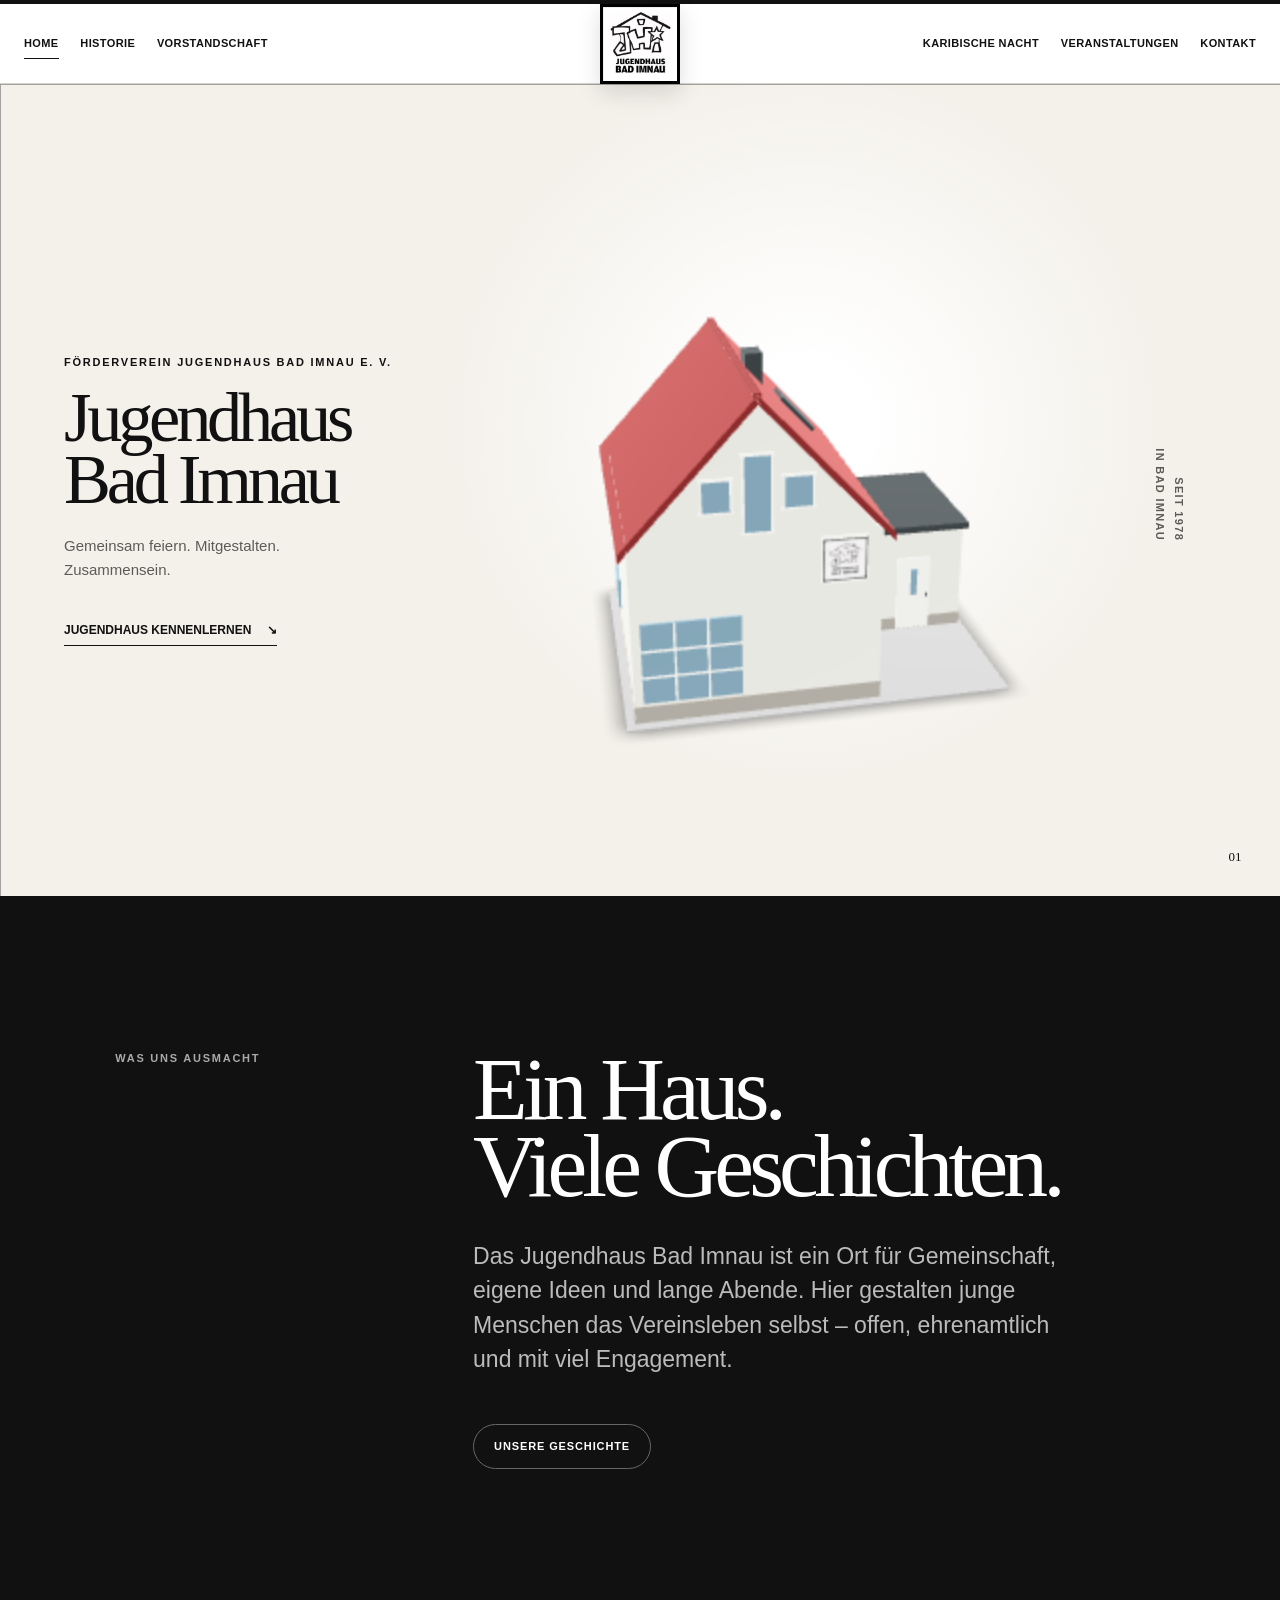
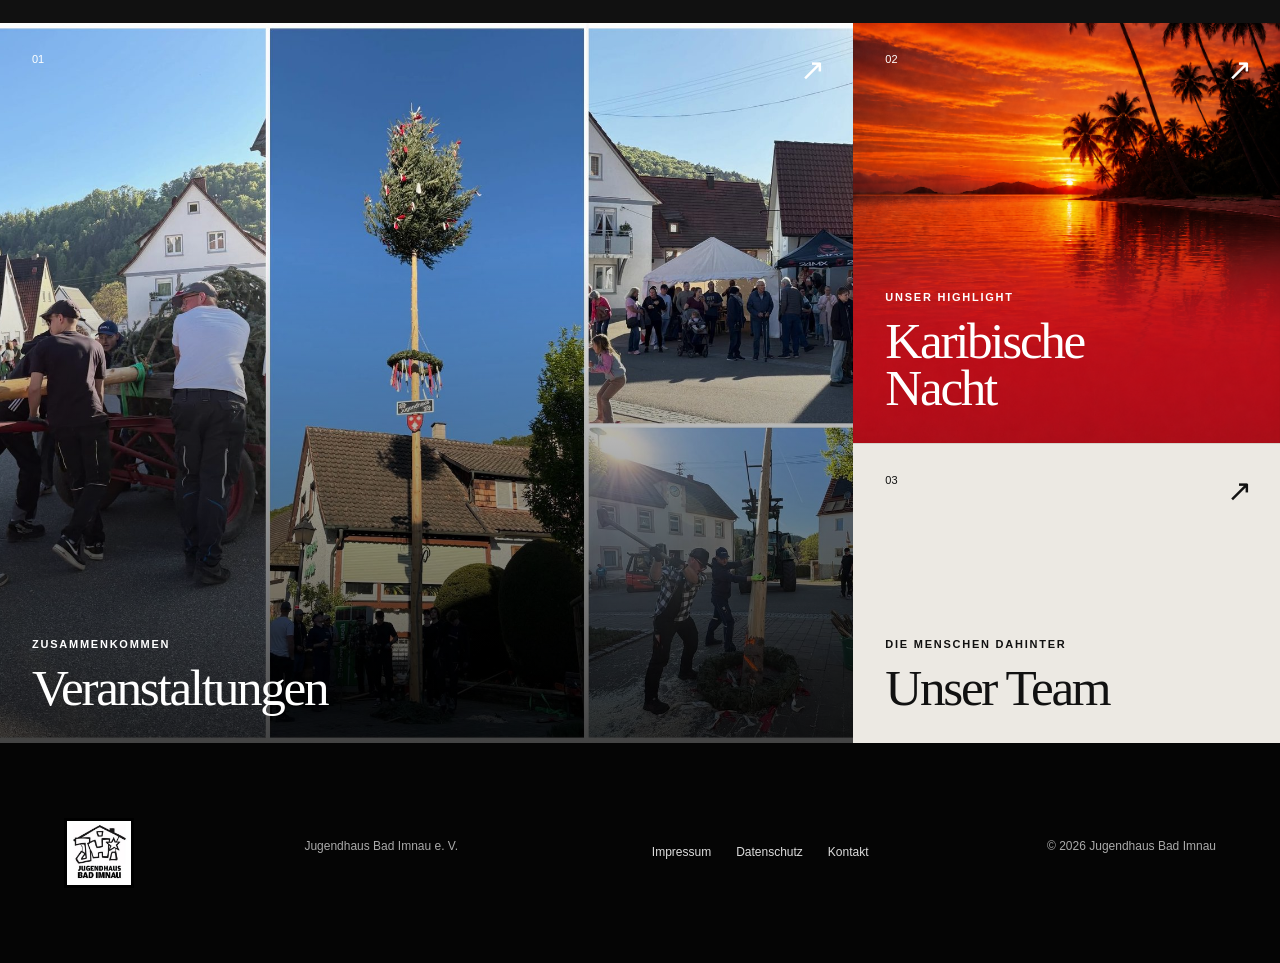
==== index.html @ 7677e124 "was auch immer das das bild lädt" ====
<!doctype html>
<html lang="de">
<head>
  <meta charset="utf-8">
  <meta name="viewport" content="width=device-width, initial-scale=1">
  <meta name="description" content="Jugendhaus Bad Imnau e. V. – Gemeinschaft, Veranstaltungen und Karibische Nacht.">
  <title>Jugendhaus Bad Imnau</title>
  <link rel="stylesheet" href="style.css?v=20260715-2">
  <link rel="icon" href="images/logo-white.png" type="image/png">
  <script type="module" src="model-viewer.min.js"></script>
</head>
<body class="home-v2">
  <a class="skip-link" href="#main">Zum Inhalt springen</a>
  <header class="v2-header">
    <nav class="v2-nav" aria-label="Hauptnavigation">
      <div class="v2-nav-side v2-nav-left">
        <a class="active" href="index.html">Home</a>
        <a href="historie.html">Historie</a>
        <a href="vorstandschaft.html">Vorstandschaft</a>
      </div>

      <a class="v2-brand" href="index.html" aria-label="Jugendhaus Bad Imnau – Startseite">
        <img src="images/logo-white.png" alt="Jugendhaus Bad Imnau">
      </a>

      <div class="v2-nav-side v2-nav-right">
        <a href="karibische-nacht.html">Karibische Nacht</a>
        <a href="veranstaltungen.html">Veranstaltungen</a>
        <a href="kontakt.html">Kontakt</a>
      </div>

      <button class="v2-menu-button" type="button" aria-expanded="false" aria-controls="v2-mobile-menu">
        <span></span><span></span><span></span><span class="sr-only">Menü öffnen</span>
      </button>
      <div class="v2-mobile-menu" id="v2-mobile-menu">
        <a href="index.html">Home</a><a href="historie.html">Historie</a>
        <a href="vorstandschaft.html">Vorstandschaft</a><a href="karibische-nacht.html">Karibische Nacht</a>
        <a href="veranstaltungen.html">Veranstaltungen</a><a href="kontakt.html">Kontakt</a>
      </div>
    </nav>
  </header>

  <main id="main">
    <section class="house-hero" aria-labelledby="hero-title">
      <div class="hero-intro">
        <p class="hero-kicker">Förderverein Jugendhaus Bad Imnau e. V.</p>
        <h1 id="hero-title">Jugendhaus<br>Bad Imnau</h1>
        <p>Gemeinsam feiern. Mitgestalten. Zusammensein.</p>
        <a class="v2-text-link" href="#kennenlernen">Jugendhaus kennenlernen <span>↘</span></a>
      </div>

      <div class="model-stage">
        <model-viewer
          src="models/model_jhi.glb"
          data-fallback-src="models/default3d.glb"
          alt="Drehbares 3D-Modell des Jugendhauses"
          camera-controls
          auto-rotate
          auto-rotate-delay="800"
          rotation-per-second="18deg"
          camera-orbit="35deg 68deg 105%"
          shadow-intensity="1.2"
          shadow-softness="0.9"
          exposure="1.05"
          interaction-prompt="none"
          disable-pan
          touch-action="pan-y">
        </model-viewer>
      </div>

      <p class="hero-side-note">Seit 1978<br>in Bad Imnau</p>
      <span class="hero-number" aria-hidden="true">01</span>
    </section>

    <section class="v2-intro" id="kennenlernen">
      <p class="v2-label">Was uns ausmacht</p>
      <div>
        <h2>Ein Haus.<br>Viele Geschichten.</h2>
        <p>Das Jugendhaus Bad Imnau ist ein Ort für Gemeinschaft, eigene Ideen und lange Abende. Hier gestalten junge Menschen das Vereinsleben selbst – offen, ehrenamtlich und mit viel Engagement.</p>
        <a class="v2-pill" href="historie.html">Unsere Geschichte</a>
      </div>
    </section>

    <section class="v2-feature-grid">
      <a class="v2-feature v2-feature-photo" href="veranstaltungen.html">
        <img src="images/maibaumstellen.jpg" alt="Gemeinsame Veranstaltung des Jugendhauses">
        <span class="feature-index">01</span>
        <div><p>Zusammenkommen</p><h2>Veranstaltungen</h2></div>
        <span class="feature-arrow">↗</span>
      </a>
      <a class="v2-feature v2-feature-red" href="karibische-nacht.html">
        <span class="feature-index">02</span>
        <div><p>Unser Highlight</p><h2>Karibische<br>Nacht</h2></div>
        <span class="feature-arrow">↗</span>
      </a>
      <a class="v2-feature v2-feature-light" href="vorstandschaft.html">
        <span class="feature-index">03</span>
        <div><p>Die Menschen dahinter</p><h2>Unser Team</h2></div>
        <span class="feature-arrow">↗</span>
      </a>
    </section>
  </main>

  <footer class="v2-footer">
    <img src="images/logo-weiss.png" alt="Jugendhaus Bad Imnau">
    <p>Jugendhaus Bad Imnau e. V.</p>
    <nav aria-label="Rechtliches"><a href="impressum.html">Impressum</a><a href="datenschutz.html">Datenschutz</a><a href="kontakt.html">Kontakt</a></nav>
    <p>© 2026 Jugendhaus Bad Imnau</p>
  </footer>
  <script src="script.js" defer></script>
</body>
</html>
---- style.css ----
:root {
  color-scheme: light dark;
  --color-bg: #fff6df;
  --color-surface: #ffffff;
  --color-surface-soft: #ffe8b5;
  --color-text: #2a1114;
  --color-muted: #6c4a37;
  --color-primary: #d90429;
  --color-primary-dark: #8f1020;
  --color-accent: #ffbd18;
  --color-sunset: #f35b04;
  --color-sea: #0b6f8f;
  --color-border: rgba(143, 16, 32, 0.16);
  --shadow-soft: 0 18px 50px rgba(143, 16, 32, 0.18);
  --shadow-card: 0 12px 30px rgba(143, 16, 32, 0.12);
  --radius-sm: 8px;
  --radius-md: 18px;
  --radius-lg: 28px;
  --container: 1200px;
  --header-height: 82px;
  --font-base: system-ui, -apple-system, BlinkMacSystemFont, "Segoe UI", sans-serif;
  --step-xs: 0.82rem;
  --step-sm: 0.95rem;
  --step-base: 1rem;
  --step-md: 1.18rem;
  --step-lg: 1.55rem;
  --step-xl: 2.45rem;
  --step-xxl: 4.2rem;
}

/* --- Startseite Version 2 ------------------------------------------------ */
.home-v2 { --ink:#111; --paper:#f4f1eb; --red:#d52b22; background:var(--paper); color:var(--ink); font-family:Arial,Helvetica,sans-serif; }
.home-v2 .skip-link { background:#111; }
.v2-header { position:relative; z-index:50; height:84px; border-top:4px solid #111; border-bottom:1px solid #d6d2ca; background:#fff; }
.v2-nav { position:relative; width:min(100% - 48px,1560px); height:100%; margin:auto; display:grid; grid-template-columns:minmax(0,1fr) 250px minmax(0,1fr); align-items:center; gap:28px; }
.v2-nav-side { display:flex; align-items:center; gap:clamp(14px,1.7vw,30px); }
.v2-nav-left { grid-column:1; justify-content:flex-start; }
.v2-nav-right { grid-column:3; justify-content:flex-end; }
.v2-nav a { color:#111; font-size:11px; font-weight:700; letter-spacing:.035em; text-transform:uppercase; white-space:nowrap; }
.v2-nav-side a { position:relative; padding-block:12px; }
.v2-nav-side a::after { content:""; position:absolute; left:0; right:100%; bottom:5px; height:1px; background:#111; transition:right .25s ease; }
.v2-nav-side a:hover::after,.v2-nav-side a.active::after { right:0; }
.v2-brand { justify-self:center; position:absolute; top:0; left:50%; width:80px; height:80px; padding:0; border-radius:0; background:#fff; transform:translateX(-50%); box-shadow:0 8px 22px #0002; }
.v2-brand img { width:100%; height:100%; object-fit:cover; }
.v2-menu-button,.v2-mobile-menu { display:none; }
.house-hero { position:relative; min-height:calc(100svh - 88px); overflow:hidden; display:grid; grid-template-columns:34% 1fr 12%; align-items:center; padding:55px clamp(24px,5vw,80px) 35px; background:radial-gradient(circle at 63% 42%,#fff 0 7%,transparent 38%),var(--paper); }
.house-hero::before { content:""; position:absolute; inset:0; opacity:.35; pointer-events:none; background-image:linear-gradient(#111 1px,transparent 1px),linear-gradient(90deg,#111 1px,transparent 1px); background-size:100% 100%,100% 100%; }
.hero-intro { position:relative; z-index:3; align-self:center; }
.hero-kicker,.v2-label,.v2-feature p { margin:0 0 16px; font-size:11px; font-weight:800; letter-spacing:.16em; text-transform:uppercase; }
.hero-intro h1 { margin:0 0 24px; font-family:Georgia,"Times New Roman",serif; font-size:clamp(52px,5.5vw,92px); font-weight:400; line-height:.87; letter-spacing:-.06em; }
.hero-intro>p:not(.hero-kicker) { max-width:270px; color:#5e5b56; font-size:15px; }
.v2-text-link { display:inline-flex; gap:16px; align-items:center; margin-top:24px; padding-bottom:5px; border-bottom:1px solid #111; color:#111; font-size:12px; font-weight:800; text-transform:uppercase; }
.model-stage { position:relative; z-index:2; height:min(62vw,650px); min-height:420px; margin-left:4vw; cursor:grab; touch-action:none; }
.model-stage:active { cursor:grabbing; }
.model-stage model-viewer { position:absolute; inset:0; width:100%; height:100%; background:transparent; --poster-color:transparent; }
.model-error { padding:1rem; color:#6c4a37; font-size:13px; }
.model-shadow { position:absolute; left:17%; right:12%; bottom:13%; height:7%; border-radius:50%; background:#392a1d33; filter:blur(14px); transform:rotate(-2deg); pointer-events:none; }
.drag-hint { position:absolute; left:50%; bottom:3%; transform:translateX(-50%); margin:0; padding:8px 12px; border:1px solid #b8b3aa; border-radius:99px; background:#f4f1ebcc; font-size:10px; font-weight:800; letter-spacing:.09em; text-transform:uppercase; white-space:nowrap; }
.drag-hint span { margin-right:7px; font-size:15px; }
.hero-side-note { justify-self:end; color:#5e5b56; font-size:11px; font-weight:700; letter-spacing:.12em; line-height:1.7; text-align:right; text-transform:uppercase; transform:rotate(90deg); }
.hero-number { position:absolute; right:3vw; bottom:28px; font-family:Georgia,serif; font-size:13px; }
.v2-intro { display:grid; grid-template-columns:28% 1fr; gap:5vw; padding:clamp(80px,12vw,180px) clamp(24px,9vw,150px); background:#111; color:#fff; }
.v2-label { color:#aaa; }
.v2-intro>div { max-width:850px; }
.v2-intro h2 { margin:0 0 35px; font-family:Georgia,serif; font-size:clamp(54px,7vw,110px); font-weight:400; letter-spacing:-.055em; line-height:.86; }
.v2-intro>div>p { max-width:620px; color:#bbb; font-size:clamp(17px,2vw,23px); line-height:1.5; }
.v2-pill { display:inline-block; margin-top:24px; padding:13px 20px; border:1px solid #666; border-radius:99px; color:#fff; font-size:11px; font-weight:800; letter-spacing:.08em; text-transform:uppercase; }
.v2-feature-grid { display:grid; grid-template-columns:2fr 1fr; grid-template-rows:420px 300px; background:#fff; }
.v2-feature { position:relative; overflow:hidden; display:flex; align-items:flex-end; padding:32px; color:#111; }
.v2-feature-photo { grid-row:span 2; color:#fff; }
.v2-feature-photo::after { content:""; position:absolute; inset:0; background:linear-gradient(transparent 30%,#000b); }
.v2-feature-photo img { position:absolute; inset:0; width:100%; height:100%; object-fit:cover; transition:transform .7s ease; }
.v2-feature:hover img { transform:scale(1.035); }
.v2-feature-red { background:var(--red); color:#fff; }
.v2-feature-red::before { content:""; position:absolute; inset:0; background:url("images/karibische-nacht-card.png?v=20260715-2") center 48%/cover no-repeat; transition:transform .7s ease; }
.v2-feature-red:hover::before { transform:scale(1.035); }
.v2-feature-light { border-top:1px solid #d6d2ca; background:#ece9e3; }
.v2-feature div,.feature-index,.feature-arrow { position:relative; z-index:2; }
.v2-feature h2 { margin:0; font-family:Georgia,serif; font-size:clamp(38px,4vw,68px); font-weight:400; line-height:.92; letter-spacing:-.045em; }
.v2-feature p { margin-bottom:10px; }
.feature-index { position:absolute; top:28px; left:32px; font-size:11px; }
.feature-arrow { position:absolute; top:23px; right:28px; font-size:30px; transition:transform .25s ease; }
.v2-feature:hover .feature-arrow { transform:translate(4px,-4px); }
.v2-footer { min-height:220px; display:grid; grid-template-columns:1fr 1fr 2fr 1fr; align-items:center; gap:25px; padding:45px clamp(24px,5vw,80px); background:#050505; color:#aaa; font-size:12px; }
.v2-footer img { width:70px; }
.v2-footer nav { display:flex; justify-content:center; gap:25px; }
.v2-footer a { color:#ddd; }
.v2-footer>p:last-child { text-align:right; }
@media(max-width:1180px){.v2-nav-side{display:none}.v2-nav{grid-template-columns:1fr 100px}.v2-brand{left:0;transform:none}.v2-menu-button{display:block;justify-self:end;width:44px;height:44px;border:0;background:none}.v2-menu-button span:not(.sr-only){display:block;width:24px;height:1px;margin:6px auto;background:#111}.v2-mobile-menu{position:absolute;top:83px;left:-14px;right:-14px;padding:24px;background:#fff;border-bottom:1px solid #ccc;box-shadow:0 12px 30px #0002}.v2-mobile-menu.is-open{display:grid;grid-template-columns:1fr 1fr;gap:20px}.house-hero{grid-template-columns:35% 1fr}.hero-side-note{display:none}.v2-footer{grid-template-columns:auto 1fr 2fr}.v2-footer>p:last-child{display:none}}
@media(max-width:720px){.v2-header{height:72px}.v2-brand{top:0;width:68px;height:68px}.v2-mobile-menu{top:71px}.house-hero{min-height:calc(100svh - 72px);display:flex;flex-direction:column;align-items:stretch;padding:60px 20px 20px}.hero-intro{z-index:4}.hero-intro h1{font-size:clamp(50px,16vw,78px)}.hero-intro>p:not(.hero-kicker){display:none}.v2-text-link{margin-top:12px}.model-stage{height:48vh;min-height:330px;margin-top:-30px}.hero-number{display:none}.v2-intro{grid-template-columns:1fr;padding:90px 24px}.v2-intro h2{font-size:clamp(50px,15vw,76px)}.v2-feature-grid{grid-template-columns:1fr;grid-template-rows:480px 330px 300px}.v2-feature-photo{grid-row:auto}.v2-footer{grid-template-columns:auto 1fr;padding:40px 24px}.v2-footer nav{grid-column:1/-1;justify-content:flex-start;flex-wrap:wrap}}

@media (prefers-color-scheme: dark) {
  :root {
    --color-bg: #17080b;
    --color-surface: #241014;
    --color-surface-soft: #3a1219;
    --color-text: #fff3cf;
    --color-muted: #f0cfa5;
    --color-primary: #ff304f;
    --color-primary-dark: #ffbd18;
    --color-accent: #ffd21f;
    --color-sunset: #ff6b1a;
    --color-sea: #1a9bb8;
    --color-border: rgba(255, 210, 31, 0.18);
    --shadow-soft: 0 18px 50px rgba(0, 0, 0, 0.3);
    --shadow-card: 0 12px 30px rgba(0, 0, 0, 0.22);
  }
}

* {
  box-sizing: border-box;
}

html {
  scroll-behavior: smooth;
}

body {
  margin: 0;
  font-family: var(--font-base);
  color: var(--color-text);
  background: var(--color-bg);
  line-height: 1.6;
}

img {
  display: block;
  max-width: 100%;
}

a {
  color: inherit;
  text-decoration: none;
}

a:hover {
  color: var(--color-primary);
}

h1,
h2,
h3,
p {
  margin-top: 0;
}

h1 {
  font-size: clamp(2.5rem, 8vw, var(--step-xxl));
  line-height: 1.03;
  margin-bottom: 1rem;
}

h2 {
  font-size: clamp(1.85rem, 4vw, var(--step-xl));
  line-height: 1.12;
}

h3 {
  font-size: var(--step-lg);
}

.container {
  width: min(100% - 2rem, var(--container));
  margin-inline: auto;
}

.skip-link {
  position: fixed;
  left: 1rem;
  top: 1rem;
  z-index: 1000;
  transform: translateY(-150%);
  padding: 0.7rem 1rem;
  border-radius: var(--radius-sm);
  background: var(--color-primary);
  color: #fff;
  transition: transform 180ms ease;
}

.skip-link:focus {
  transform: translateY(0);
}

.sr-only {
  position: absolute;
  width: 1px;
  height: 1px;
  overflow: hidden;
  clip: rect(0, 0, 0, 0);
  white-space: nowrap;
}

.site-header {
  position: sticky;
  top: 0;
  z-index: 100;
  border-bottom: 1px solid var(--color-border);
  background: color-mix(in srgb, var(--color-bg) 88%, transparent);
  backdrop-filter: blur(18px);
}

.navbar {
  min-height: var(--header-height);
  display: flex;
  align-items: center;
  justify-content: space-between;
  gap: 1.5rem;
}

.brand img {
  width: 96px;
  height: auto;
}

.nav-menu {
  display: flex;
  align-items: center;
  gap: 0.35rem;
  margin: 0;
  padding: 0;
  list-style: none;
}

.nav-menu a {
  display: block;
  padding: 0.65rem 0.85rem;
  border-radius: 999px;
  color: var(--color-muted);
  font-size: var(--step-sm);
  font-weight: 700;
  transition: color 180ms ease, background 180ms ease, transform 180ms ease;
}

.nav-menu a:hover,
.nav-menu a.is-active {
  color: var(--color-primary-dark);
  background: color-mix(in srgb, var(--color-primary) 13%, transparent);
  transform: translateY(-1px);
}

.nav-toggle {
  display: none;
  width: 46px;
  height: 46px;
  border: 1px solid var(--color-border);
  border-radius: 50%;
  background: var(--color-surface);
  cursor: pointer;
}

.nav-toggle span:not(.sr-only) {
  display: block;
  width: 20px;
  height: 2px;
  margin: 5px auto;
  border-radius: 999px;
  background: var(--color-text);
  transition: transform 180ms ease, opacity 180ms ease;
}

.nav-toggle.is-open span:nth-child(1) {
  transform: translateY(7px) rotate(45deg);
}

.nav-toggle.is-open span:nth-child(2) {
  opacity: 0;
}

.nav-toggle.is-open span:nth-child(3) {
  transform: translateY(-7px) rotate(-45deg);
}

.hero,
.page-hero {
  position: relative;
  display: grid;
  align-items: center;
  min-height: calc(100svh - var(--header-height));
  overflow: hidden;
}

.hero {
  color: #fff;
  background: #26070d;
}

.hero-home {
  background-image:
    linear-gradient(120deg, rgba(38, 7, 13, 0.72), rgba(38, 7, 13, 0.34) 58%, rgba(38, 7, 13, 0.12)),
    url("images/jugenhaus-haus.jpg");
  background-position: center;
  background-size: cover;
}

.hero-home .hero-content {
  max-width: 1080px;
}

.hero-home h1 {
  font-size: clamp(2.7rem, 5.3vw, 4rem);
}

.hero-caribbean {
  min-height: calc(100svh - var(--header-height));
  background:
    radial-gradient(circle at 18% 22%, rgba(255, 210, 31, 0.62), transparent 24rem),
    linear-gradient(135deg, rgba(10, 74, 98, 0.9), rgba(217, 4, 41, 0.8) 46%, rgba(243, 91, 4, 0.76)),
    url("images/karibischenacht2022.webp");
  background-position: center;
  background-size: cover;
}

.hero-content {
  position: relative;
  z-index: 1;
  max-width: 880px;
  padding-block: 6rem;
}

.hero-subtitle {
  max-width: 720px;
  font-size: clamp(1.15rem, 2.5vw, 1.5rem);
  color: rgba(255, 255, 255, 0.9);
}

.hero-nickname {
  display: inline-flex;
  width: fit-content;
  margin-bottom: 1.15rem;
  padding: 0.45rem 0.9rem;
  border: 1px solid rgba(255, 255, 255, 0.36);
  border-radius: 999px;
  background: rgba(255, 255, 255, 0.14);
  color: #fff;
  font-size: var(--step-sm);
  font-weight: 900;
  white-space: nowrap;
  backdrop-filter: blur(10px);
}

.event-location {
  display: inline-flex;
  width: fit-content;
  margin: 0.2rem 0 0.6rem;
  padding: 0.45rem 0.9rem;
  border-radius: 999px;
  background: rgba(255, 210, 31, 0.18);
  color: var(--color-accent);
  font-weight: 900;
  white-space: nowrap;
}

.hero-actions,
.social-row {
  display: flex;
  flex-wrap: wrap;
  gap: 0.9rem;
  margin-top: 2rem;
}

.page-hero {
  min-height: 380px;
  padding-block: 5rem;
  background:
    linear-gradient(135deg, color-mix(in srgb, var(--color-primary) 16%, transparent), transparent),
    var(--color-surface-soft);
}

.page-hero p {
  max-width: 780px;
  color: var(--color-muted);
  font-size: var(--step-md);
}

.eyebrow {
  margin-bottom: 0.6rem;
  color: var(--color-accent);
  font-size: var(--step-xs);
  font-weight: 900;
  letter-spacing: 0.12em;
  text-transform: uppercase;
}

.button {
  display: inline-flex;
  align-items: center;
  justify-content: center;
  min-height: 48px;
  padding: 0.8rem 1.2rem;
  border-radius: 999px;
  border: 1px solid transparent;
  font-weight: 800;
  box-shadow: 0 10px 24px rgba(0, 0, 0, 0.12);
  transition: transform 180ms ease, box-shadow 180ms ease, background 180ms ease;
}

.button:hover {
  transform: translateY(-2px);
  box-shadow: 0 16px 34px rgba(0, 0, 0, 0.18);
}

.button-primary {
  background: linear-gradient(135deg, var(--color-primary), var(--color-primary-dark));
  color: #fff;
}

.button-secondary {
  background: linear-gradient(135deg, var(--color-accent), var(--color-sunset));
  color: #25180a;
}

.button-ghost {
  border-color: rgba(255, 255, 255, 0.55);
  color: #fff;
  background: rgba(255, 255, 255, 0.12);
}

.button-caribbean {
  background: linear-gradient(135deg, var(--color-accent), var(--color-sunset));
  color: #2a1114;
}

.section {
  padding-block: clamp(4rem, 9vw, 7rem);
}

.section-muted {
  background: var(--color-surface-soft);
}

.two-column {
  display: grid;
  grid-template-columns: minmax(0, 0.9fr) minmax(0, 1.1fr);
  gap: clamp(2rem, 6vw, 5rem);
  align-items: start;
}

.text-block {
  color: var(--color-muted);
  font-size: var(--step-md);
}

.card-grid {
  display: grid;
  gap: 1.2rem;
}

.two-columns {
  grid-template-columns: repeat(2, minmax(0, 1fr));
}

.three-columns {
  grid-template-columns: repeat(3, minmax(0, 1fr));
}

.four-columns {
  grid-template-columns: repeat(4, minmax(0, 1fr));
}

.info-card,
.contact-card,
.event-card,
.address-box {
  border: 1px solid var(--color-border);
  border-radius: var(--radius-md);
  background: var(--color-surface);
  box-shadow: var(--shadow-card);
}

.info-card,
.contact-card,
.address-box {
  padding: clamp(1.35rem, 3vw, 2rem);
}

.info-card {
  transition: transform 180ms ease, box-shadow 180ms ease;
}

.info-card:hover {
  transform: translateY(-5px);
  box-shadow: var(--shadow-soft);
}

.card-icon {
  display: grid;
  place-items: center;
  width: 52px;
  height: 52px;
  margin-bottom: 1.1rem;
  border-radius: 50%;
  color: var(--color-primary-dark);
  background: color-mix(in srgb, var(--color-primary) 15%, transparent);
  font-size: 1.4rem;
  font-weight: 900;
}

.wide-image {
  width: 100%;
  max-height: 560px;
  border-radius: var(--radius-lg);
  object-fit: cover;
  box-shadow: var(--shadow-soft);
}

.board-photo {
  position: relative;
  margin: 0 0 2rem;
}

.board-photo .wide-image {
  margin: 0;
}

.board-grid h2 {
  font-size: 1.25rem;
}

.history-intro {
  max-width: 820px;
  margin-bottom: clamp(2.5rem, 6vw, 4.5rem);
}

.history-intro p:last-child {
  color: var(--color-muted);
  font-size: var(--step-md);
}

.timeline {
  position: relative;
  display: grid;
  gap: clamp(2rem, 6vw, 4rem);
}

.timeline::before {
  content: "";
  position: absolute;
  left: 50%;
  top: 0;
  bottom: 0;
  width: 3px;
  border-radius: 999px;
  background: linear-gradient(var(--color-accent), var(--color-primary), var(--color-sunset));
  transform: translateX(-50%);
}

.timeline-item {
  position: relative;
  display: grid;
  grid-template-columns: minmax(0, 1fr) 92px minmax(0, 1fr);
  align-items: center;
  gap: clamp(1rem, 3vw, 2rem);
}

.timeline-item:nth-child(odd) .timeline-card {
  grid-column: 1;
}

.timeline-item:nth-child(even) .timeline-card {
  grid-column: 3;
}

.timeline-year {
  position: relative;
  z-index: 2;
  grid-column: 2;
  display: grid;
  place-items: center;
  width: 82px;
  height: 82px;
  justify-self: center;
  border: 4px solid var(--color-bg);
  border-radius: 50%;
  background: linear-gradient(135deg, var(--color-primary), var(--color-sunset));
  color: #fff;
  font-size: 1rem;
  font-weight: 950;
  text-align: center;
  box-shadow: 0 18px 36px rgba(143, 16, 32, 0.28);
}

.timeline-card {
  overflow: hidden;
  border: 1px solid var(--color-border);
  border-radius: var(--radius-lg);
  background: var(--color-surface);
  box-shadow: var(--shadow-card);
  transition: transform 220ms ease, box-shadow 220ms ease, border-color 220ms ease;
}

.timeline-card:hover {
  transform: translateY(-6px);
  border-color: color-mix(in srgb, var(--color-accent) 55%, var(--color-border));
  box-shadow: var(--shadow-soft);
}

.timeline-card img,
.image-placeholder {
  width: 100%;
  height: clamp(230px, 28vw, 360px);
  object-fit: cover;
  background: linear-gradient(135deg, #8f1020, #f35b04 52%, #ffbd18);
}

.image-placeholder {
  display: grid;
  place-items: center;
  color: #fff7d6;
  font-size: clamp(1.5rem, 4vw, 2.4rem);
  font-weight: 950;
  letter-spacing: 0.04em;
  text-transform: uppercase;
}

.image-placeholder span {
  padding: 0.8rem 1.2rem;
  border: 1px solid rgba(255, 255, 255, 0.42);
  border-radius: 999px;
  background: rgba(38, 7, 13, 0.34);
  backdrop-filter: blur(8px);
}

.timeline-content {
  padding: clamp(1.35rem, 3vw, 2rem);
}

.timeline-content h2 {
  margin-bottom: 0.8rem;
  font-size: clamp(1.55rem, 3vw, 2.15rem);
}

.timeline-content p:last-child {
  margin-bottom: 0;
  color: var(--color-muted);
}

.event-card img {
  width: 100%;
  height: 170px;
  border-radius: var(--radius-sm);
  object-fit: cover;
  background: linear-gradient(135deg, var(--color-surface-soft), color-mix(in srgb, var(--color-sunset) 28%, transparent));
}

.event-list {
  display: grid;
  grid-template-columns: repeat(2, minmax(0, 1fr));
  gap: 1.5rem;
}

.event-card {
  overflow: hidden;
}

.event-card img {
  height: 310px;
  border-radius: 0;
}

.event-content {
  padding: clamp(1.4rem, 3vw, 2rem);
}

.contact-card a {
  color: var(--color-primary-dark);
  font-weight: 800;
  overflow-wrap: anywhere;
}

.social-button {
  gap: 0.6rem;
}

.social-logo {
  width: 1.35rem;
  height: 1.35rem;
  flex: 0 0 auto;
  object-fit: contain;
}

.address-box,
.legal-box {
  margin-top: 2rem;
  font-style: normal;
}

.address-box span:last-child {
  display: inline-block;
  margin-top: 0.25rem;
  color: var(--color-accent);
  font-size: clamp(1.3rem, 4vw, 2.1rem);
  font-weight: 900;
  line-height: 1.2;
}

.legal-grid {
  display: grid;
  grid-template-columns: repeat(2, minmax(0, 1fr));
  gap: 1.2rem;
}

.legal-box {
  padding: 1.4rem;
  border: 1px solid var(--color-border);
  border-radius: var(--radius-md);
  background: var(--color-surface);
}

.legal-box h2 {
  font-size: 1.35rem;
}

.simple-hero {
  min-height: 280px;
}

.legal-content {
  max-width: 820px;
  padding: clamp(1.4rem, 4vw, 2.4rem);
  border: 1px solid var(--color-border);
  border-radius: var(--radius-md);
  background: var(--color-surface);
  box-shadow: var(--shadow-card);
}

.legal-content h2 {
  margin: 2rem 0 0.65rem;
  font-size: clamp(1.25rem, 3vw, 1.65rem);
}

.legal-content h2:first-child {
  margin-top: 0;
}

.legal-content a {
  color: var(--color-primary-dark);
  font-weight: 800;
  overflow-wrap: anywhere;
}

.legal-content ul {
  margin: 0 0 1rem;
  padding-left: 1.2rem;
}

.legal-content li {
  margin-bottom: 0.35rem;
}

.countdown {
  display: grid;
  grid-template-columns: repeat(4, minmax(0, 1fr));
  gap: 1rem;
  margin: 2rem 0;
}

.countdown div {
  padding: clamp(1rem, 3vw, 1.5rem);
  border: 1px solid rgba(255, 255, 255, 0.36);
  border-radius: var(--radius-md);
  background: rgba(255, 255, 255, 0.17);
  backdrop-filter: blur(12px);
}

.countdown strong {
  display: block;
  font-size: clamp(2rem, 6vw, 3.8rem);
  line-height: 1;
}

.countdown span {
  display: block;
  margin-top: 0.4rem;
  font-weight: 800;
}

.site-footer {
  padding-block: 3rem 1.2rem;
  color: #fff3cf;
  background: linear-gradient(135deg, #26070d, #8f1020 62%, #b10f24);
}

.footer-grid {
  display: grid;
  grid-template-columns: 1fr 1.4fr 0.8fr;
  gap: 2rem;
}

.footer-logo {
  width: 94px;
  margin-bottom: 1rem;
}

.site-footer nav,
.footer-links {
  display: flex;
  flex-wrap: wrap;
  gap: 0.75rem 1rem;
}

.site-footer a {
  color: rgba(255, 243, 207, 0.84);
}

.site-footer a:hover {
  color: var(--color-accent);
}

.copyright {
  width: min(100% - 2rem, var(--container));
  margin: 2rem auto 0;
  padding-top: 1rem;
  border-top: 1px solid rgba(255, 255, 255, 0.16);
  color: rgba(237, 246, 236, 0.72);
  font-size: var(--step-sm);
}

.reveal {
  opacity: 0;
  transform: translateY(20px);
  transition: opacity 520ms ease, transform 520ms ease;
}

.reveal.is-visible {
  opacity: 1;
  transform: translateY(0);
}

@media (prefers-reduced-motion: reduce) {
  *,
  *::before,
  *::after {
    scroll-behavior: auto !important;
    transition-duration: 0.01ms !important;
    animation-duration: 0.01ms !important;
  }
}

:where(a, button, model-viewer):focus-visible {
  outline: 3px solid #f4b942;
  outline-offset: 4px;
}

@media (max-width: 980px) {
  .nav-toggle {
    display: block;
  }

  .nav-menu {
    position: absolute;
    left: 1rem;
    right: 1rem;
    top: calc(var(--header-height) - 0.35rem);
    display: grid;
    gap: 0.25rem;
    padding: 1rem;
    border: 1px solid var(--color-border);
    border-radius: var(--radius-md);
    background: var(--color-surface);
    box-shadow: var(--shadow-soft);
    opacity: 0;
    pointer-events: none;
    transform: translateY(-10px);
    transition: opacity 180ms ease, transform 180ms ease;
  }

  .nav-menu.is-open {
    opacity: 1;
    pointer-events: auto;
    transform: translateY(0);
  }

  .two-column,
  .three-columns,
  .four-columns,
  .legal-grid,
  .event-list,
  .footer-grid {
    grid-template-columns: 1fr;
  }

  .timeline::before {
    left: 41px;
  }

  .timeline-item {
    grid-template-columns: 82px minmax(0, 1fr);
    align-items: start;
  }

  .timeline-year {
    grid-column: 1;
    grid-row: 1;
  }

  .timeline-item:nth-child(odd) .timeline-card,
  .timeline-item:nth-child(even) .timeline-card {
    grid-column: 2;
  }
}

@media (max-width: 640px) {
  :root {
    --header-height: 72px;
  }

  .brand img {
    width: 78px;
  }

  .hero-content {
    padding-block: 4.5rem;
  }

  .hero-home h1 {
    font-size: clamp(2.35rem, 13vw, 3.35rem);
  }

  .section {
    padding-block: 3.5rem;
  }

  .two-columns,
  .countdown {
    grid-template-columns: 1fr;
  }

  .timeline {
    gap: 2rem;
  }

  .timeline::before {
    left: 31px;
  }

  .timeline-item {
    grid-template-columns: 62px minmax(0, 1fr);
    gap: 0.8rem;
  }

  .timeline-year {
    width: 62px;
    height: 62px;
    font-size: 0.78rem;
    border-width: 3px;
  }

  .timeline-card img,
  .image-placeholder {
    height: 220px;
  }

  .event-card img {
    height: 230px;
  }

}

/* --- Einheitliches Design für alle Unterseiten -------------------------- */
body:not(.home-v2) {
  --color-bg:#f4f1eb;
  --color-surface:#fff;
  --color-surface-soft:#ece9e3;
  --color-text:#111;
  --color-muted:#625f59;
  --color-primary:#d52b22;
  --color-primary-dark:#111;
  --color-accent:#d52b22;
  --color-border:#d2cec6;
  --radius-sm:0;
  --radius-md:0;
  --radius-lg:0;
  --shadow-soft:none;
  --shadow-card:none;
  color-scheme:light;
  background:#f4f1eb;
  color:#111;
  font-family:Arial,Helvetica,sans-serif;
}
body:not(.home-v2) .site-header {
  position:relative;
  top:auto;
  height:84px;
  border-top:4px solid #111;
  border-bottom:1px solid #bdb9b1;
  background:#fff;
  backdrop-filter:none;
}
body:not(.home-v2) .navbar {
  position:relative;
  width:min(100% - 48px,1560px);
  min-height:80px;
  margin:auto;
  display:block;
}
body:not(.home-v2) .brand {
  position:absolute;
  z-index:3;
  top:0;
  left:50%;
  width:80px;
  height:80px;
  padding:0;
  background:#111;
  transform:translateX(-50%);
  box-shadow:0 8px 22px #0002;
}
body:not(.home-v2) .brand picture,
body:not(.home-v2) .brand img { width:100%; height:100%; object-fit:cover; }
body:not(.home-v2) .nav-menu {
  position:static;
  width:100%;
  min-height:80px;
  display:grid;
  grid-template-columns:auto auto auto minmax(250px,1fr) auto auto auto;
  align-items:center;
  gap:clamp(14px,1.7vw,30px);
  padding:0;
  border:0;
  background:transparent;
  box-shadow:none;
  opacity:1;
  pointer-events:auto;
  transform:none;
}
body:not(.home-v2) .nav-menu li:nth-child(1){grid-column:1}
body:not(.home-v2) .nav-menu li:nth-child(2){grid-column:2}
body:not(.home-v2) .nav-menu li:nth-child(3){grid-column:3}
body:not(.home-v2) .nav-menu li:nth-child(5){grid-column:5}
body:not(.home-v2) .nav-menu li:nth-child(4){grid-column:6}
body:not(.home-v2) .nav-menu li:nth-child(6){grid-column:7}
body:not(.home-v2) .nav-menu a {
  position:relative;
  padding:12px 0;
  border-radius:0;
  background:none;
  color:#111;
  font-size:11px;
  font-weight:700;
  letter-spacing:.035em;
  text-transform:uppercase;
  white-space:nowrap;
}
body:not(.home-v2) .nav-menu a::after {
  content:"";
  position:absolute;
  right:100%;
  bottom:5px;
  left:0;
  height:1px;
  background:#111;
  transition:right .25s ease;
}
body:not(.home-v2) .nav-menu a:hover,
body:not(.home-v2) .nav-menu a.is-active { color:#111; background:none; transform:none; }
body:not(.home-v2) .nav-menu a:hover::after,
body:not(.home-v2) .nav-menu a.is-active::after { right:0; }
body:not(.home-v2) .page-hero {
  min-height:470px;
  padding:clamp(80px,10vw,150px) 0;
  border-bottom:1px solid #d2cec6;
  background:radial-gradient(circle at 76% 42%,#fff 0 4%,transparent 35%),#f4f1eb;
}
body:not(.home-v2) .page-hero .container { width:min(100% - 48px,1400px); }
body:not(.home-v2) .page-hero h1 {
  max-width:1050px;
  margin-bottom:24px;
  font-family:Georgia,"Times New Roman",serif;
  font-size:clamp(58px,8vw,128px);
  font-weight:400;
  line-height:.88;
  letter-spacing:-.06em;
}
body:not(.home-v2) .page-hero p:last-child { max-width:620px; color:#625f59; font-size:17px; }
body:not(.home-v2) .eyebrow { color:#111; font-size:11px; letter-spacing:.16em; }
body:not(.home-v2) .section { padding-block:clamp(75px,10vw,140px); }
body:not(.home-v2) h2,
body:not(.home-v2) h3 { font-family:Georgia,"Times New Roman",serif; font-weight:400; letter-spacing:-.025em; }
body:not(.home-v2) .info-card,
body:not(.home-v2) .contact-card,
body:not(.home-v2) .event-card,
body:not(.home-v2) .address-box,
body:not(.home-v2) .legal-content,
body:not(.home-v2) .legal-box,
body:not(.home-v2) .timeline-card {
  border:1px solid #d2cec6;
  border-radius:0;
  background:#fff;
  box-shadow:none;
}
body:not(.home-v2) .info-card:hover,
body:not(.home-v2) .timeline-card:hover { border-color:#111; box-shadow:none; }
body:not(.home-v2) .event-card img,
body:not(.home-v2) .wide-image,
body:not(.home-v2) .timeline-card img { border-radius:0; filter:saturate(.82); }
.event-visual {
  position:relative;
  height:310px;
  overflow:hidden;
  display:flex;
  flex-direction:column;
  align-items:center;
  justify-content:center;
  color:#fff;
  text-align:center;
}
.event-card-halloween .event-visual {
  background:radial-gradient(circle at 72% 25%,#f6b73c 0 11%,transparent 11.5%),linear-gradient(145deg,#09050d,#321040 55%,#d54d13);
}
.event-card-halloween .event-visual::before,
.event-card-halloween .event-visual::after {
  content:"";
  position:absolute;
  bottom:-45px;
  width:190px;
  height:190px;
  border-radius:46% 54% 50% 50%;
  background:#050307;
  transform:rotate(35deg);
}
.event-card-halloween .event-visual::before { left:-55px; }
.event-card-halloween .event-visual::after { right:-65px; transform:rotate(-32deg); }
.event-card-anniversary .event-visual { background:linear-gradient(135deg,#111 0 52%,#d52b22 52%); }
.event-visual-title { position:relative; z-index:2; font-family:Georgia,"Times New Roman",serif; font-size:clamp(48px,6vw,78px); line-height:.9; letter-spacing:-.05em; }
.event-visual-subtitle { position:relative; z-index:2; margin-top:15px; font-size:10px; font-weight:800; letter-spacing:.18em; text-transform:uppercase; }
.anniversary-number { position:relative; z-index:2; font-family:Georgia,"Times New Roman",serif; font-size:110px; line-height:.7; letter-spacing:-.08em; }
.hero-caribbean .event-location {
  gap:9px;
  align-items:center;
  margin-top:14px;
  padding:11px 17px;
  border:2px solid #fff;
  border-radius:0;
  background:#fff;
  color:#111;
  font-size:13px;
  font-weight:900;
  letter-spacing:.07em;
  text-transform:uppercase;
  box-shadow:0 10px 30px rgba(0,0,0,.22);
  text-decoration:none;
  transition:transform .2s ease,box-shadow .2s ease;
}
.hero-caribbean .event-location span { color:#d52b22; font-size:12px; }
.hero-caribbean .event-location:hover {
  color:#111;
  transform:translateY(-2px);
  box-shadow:0 14px 34px rgba(0,0,0,.3);
}
.arrival-page { background:#f4f1eb; color:#111; }
.arrival-hero { min-height:450px; display:flex; align-items:center; padding:80px max(24px,8vw); border-bottom:1px solid #d2cec6; background:radial-gradient(circle at 78% 40%,#fff 0 5%,transparent 34%),#f4f1eb; }
.arrival-hero>div { width:min(100%,1400px); margin:auto; }
.arrival-hero h1 { margin:0 0 24px; font-family:Georgia,"Times New Roman",serif; font-size:clamp(64px,9vw,140px); font-weight:400; line-height:.82; letter-spacing:-.065em; }
.arrival-hero>div>p:last-child { max-width:550px; color:#625f59; font-size:18px; }
.arrival-content { display:grid; grid-template-columns:minmax(0,1.2fr) minmax(420px,.8fr); background:#fff; }
.arrival-map-wrap { min-height:760px; background:#111; }
.arrival-map-wrap img { width:100%; height:100%; object-fit:cover; }
.arrival-details { padding:clamp(50px,7vw,110px); }
.arrival-details h2 { margin:0 0 8px; font-family:Georgia,"Times New Roman",serif; font-size:clamp(48px,5vw,76px); font-weight:400; line-height:.9; letter-spacing:-.045em; }
.arrival-details>p:not(.eyebrow) { color:#625f59; font-size:17px; }
.arrival-actions { display:grid; grid-template-columns:1fr 1fr; gap:12px; margin:38px 0 55px; }
.maps-button { display:flex; justify-content:space-between; align-items:center; padding:17px 18px; border:1px solid #111; color:#111; font-size:12px; font-weight:900; letter-spacing:.06em; text-transform:uppercase; }
.maps-button:hover { color:#fff; background:#111; }
.maps-google { background:#fff; }
.maps-apple { color:#fff; background:#111; }
.maps-apple:hover { color:#111; background:#fff; }
.arrival-info-grid { border-top:1px solid #d2cec6; }
.arrival-info-grid article { display:grid; grid-template-columns:42px 120px 1fr; gap:15px; padding:24px 0; border-bottom:1px solid #d2cec6; }
.arrival-info-grid span { font-size:11px; }
.arrival-info-grid h3 { margin:0; font-family:Georgia,"Times New Roman",serif; font-size:24px; font-weight:400; }
.arrival-info-grid p { margin:0; color:#625f59; font-size:14px; }
.arrival-back { display:inline-block; margin-top:40px; padding-bottom:5px; border-bottom:1px solid #111; color:#111; font-size:11px; font-weight:900; letter-spacing:.06em; text-transform:uppercase; }
@media(max-width:980px){.arrival-content{grid-template-columns:1fr}.arrival-map-wrap{min-height:55vw}.arrival-details{padding:65px 24px}.arrival-actions{grid-template-columns:1fr}}
@media(max-width:600px){.arrival-hero{min-height:390px;padding:70px 24px}.arrival-hero h1{font-size:clamp(56px,18vw,82px)}.arrival-info-grid article{grid-template-columns:34px 1fr}.arrival-info-grid p{grid-column:2}.arrival-map-wrap{min-height:370px}}
body:not(.home-v2) .button { border-radius:0; box-shadow:none; font-size:11px; letter-spacing:.08em; text-transform:uppercase; }
body:not(.home-v2) .button-primary { background:#111; color:#fff; }
body:not(.home-v2) .button-secondary { background:#d52b22; color:#fff; }
body:not(.home-v2) .card-icon { border-radius:0; background:#111; color:#fff; }
body:not(.home-v2) .timeline::before { width:1px; background:#111; }
body:not(.home-v2) .timeline-year { border-radius:0; border-color:#f4f1eb; background:#111; box-shadow:none; }
body:not(.home-v2) .site-footer {
  min-height:220px;
  padding:50px clamp(24px,5vw,80px) 25px;
  background:#050505;
  color:#aaa;
}
body:not(.home-v2) .footer-grid {
  width:100%;
  display:grid;
  grid-template-columns:1fr 2fr 1fr;
  align-items:center;
  gap:30px;
}
body:not(.home-v2) .footer-logo { width:70px; }
body:not(.home-v2) .site-footer nav { justify-content:center; }
body:not(.home-v2) .site-footer a { color:#ddd; font-size:12px; }
body:not(.home-v2) .copyright { width:100%; border-color:#333; color:#777; }
@media(max-width:1180px){
  body:not(.home-v2) .site-header{height:84px}
  body:not(.home-v2) .navbar{display:flex;align-items:center;justify-content:flex-end}
  body:not(.home-v2) .brand{left:0;transform:none}
  body:not(.home-v2) .nav-toggle{display:block}
  body:not(.home-v2) .nav-menu{position:absolute;top:83px;left:-24px;right:-24px;width:auto;min-height:0;display:grid;grid-template-columns:1fr 1fr;gap:8px;padding:24px;border-bottom:1px solid #ccc;background:#fff;box-shadow:0 12px 30px #0002;opacity:0;pointer-events:none;transform:translateY(-10px)}
  body:not(.home-v2) .nav-menu.is-open{opacity:1;pointer-events:auto;transform:none}
  body:not(.home-v2) .nav-menu li:nth-child(1),
  body:not(.home-v2) .nav-menu li:nth-child(2),
  body:not(.home-v2) .nav-menu li:nth-child(3),
  body:not(.home-v2) .nav-menu li:nth-child(4),
  body:not(.home-v2) .nav-menu li:nth-child(5),
  body:not(.home-v2) .nav-menu li:nth-child(6){grid-column:auto!important;grid-row:auto!important}
  body:not(.home-v2) .nav-menu li{display:block;width:100%}
  body:not(.home-v2) .nav-menu a{display:block;width:100%;padding:12px 4px;color:#111;background:#fff}
  body:not(.home-v2) .nav-menu a:hover,
  body:not(.home-v2) .nav-menu a.is-active{color:#111;background:#f4f1eb}
}
@media(max-width:720px){
  body:not(.home-v2) .site-header{height:72px}
  body:not(.home-v2) .navbar{min-height:68px}
  body:not(.home-v2) .brand{width:68px;height:68px}
  body:not(.home-v2) .nav-menu{top:71px}
  body:not(.home-v2) .page-hero{min-height:390px;padding:90px 0 70px}
  body:not(.home-v2) .page-hero h1{font-size:clamp(52px,17vw,78px)}
  body:not(.home-v2) .footer-grid{grid-template-columns:1fr}
  body:not(.home-v2) .site-footer nav{justify-content:flex-start}
}
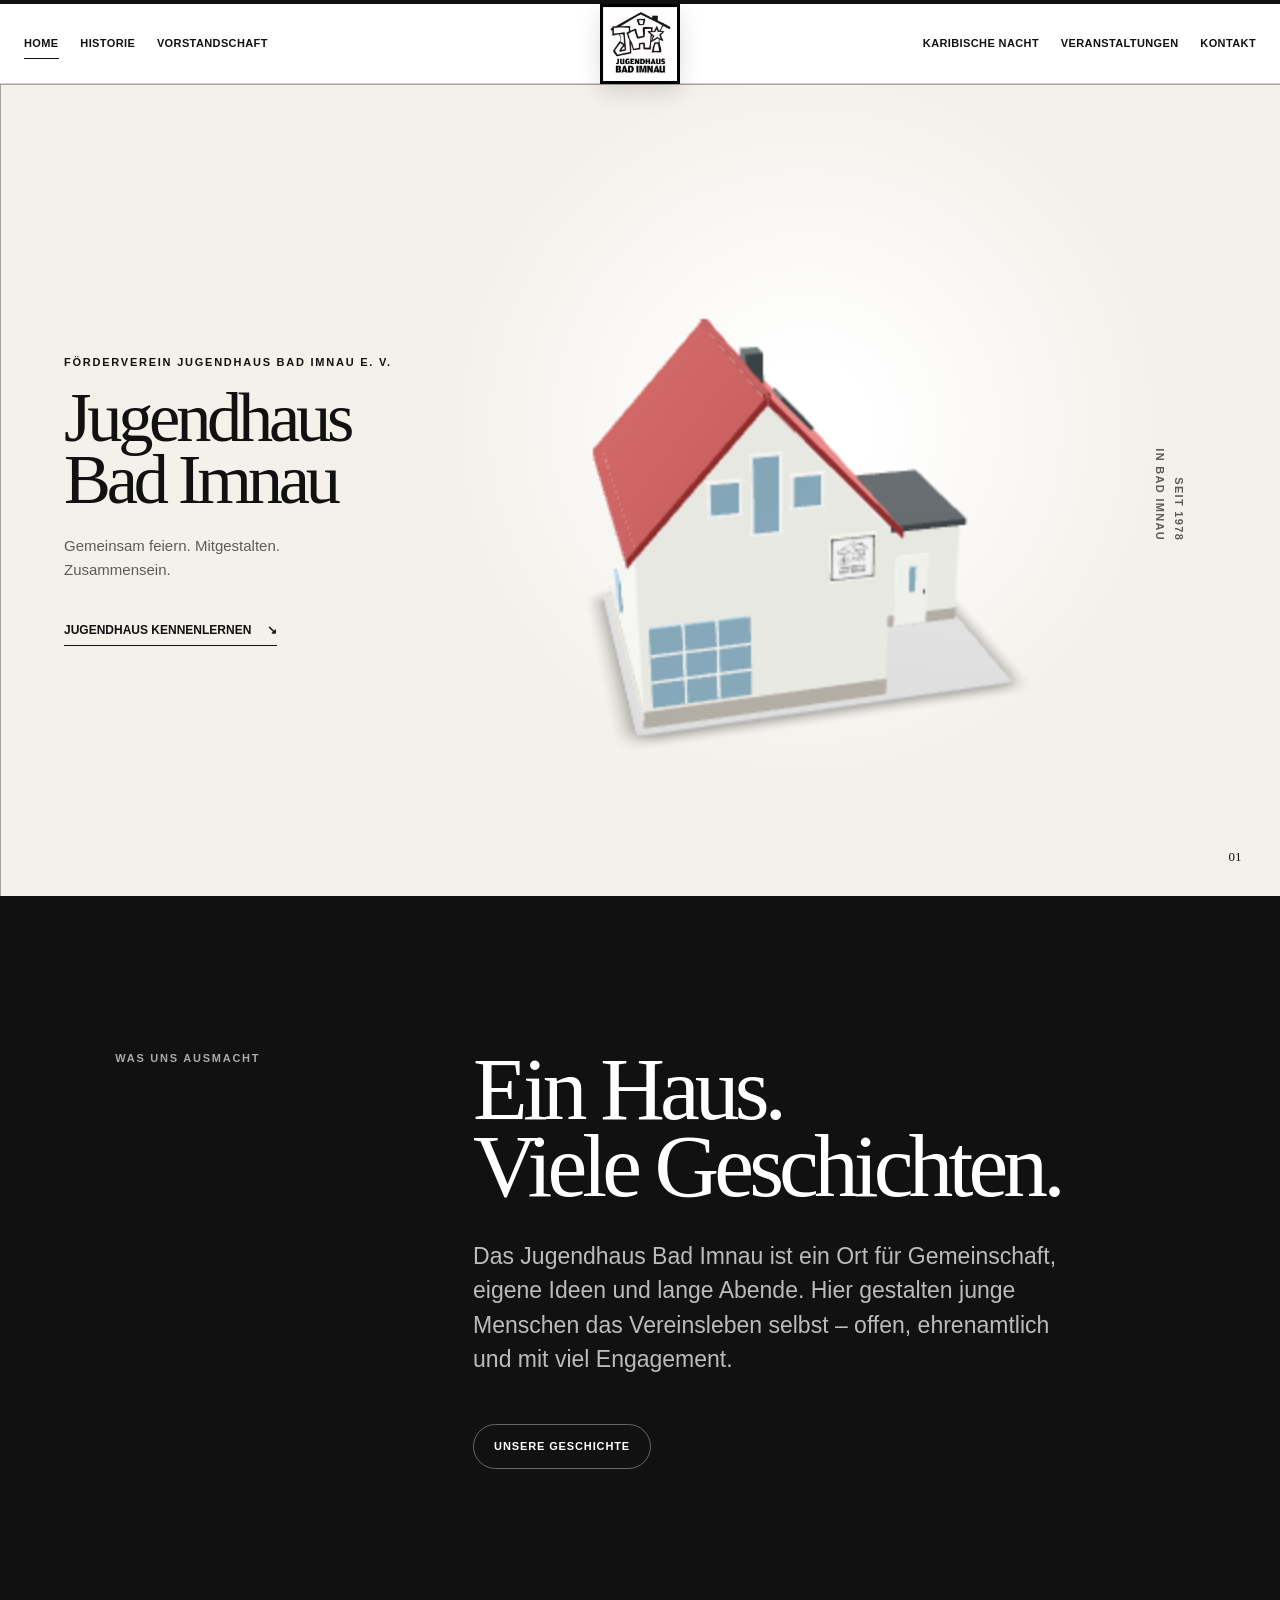
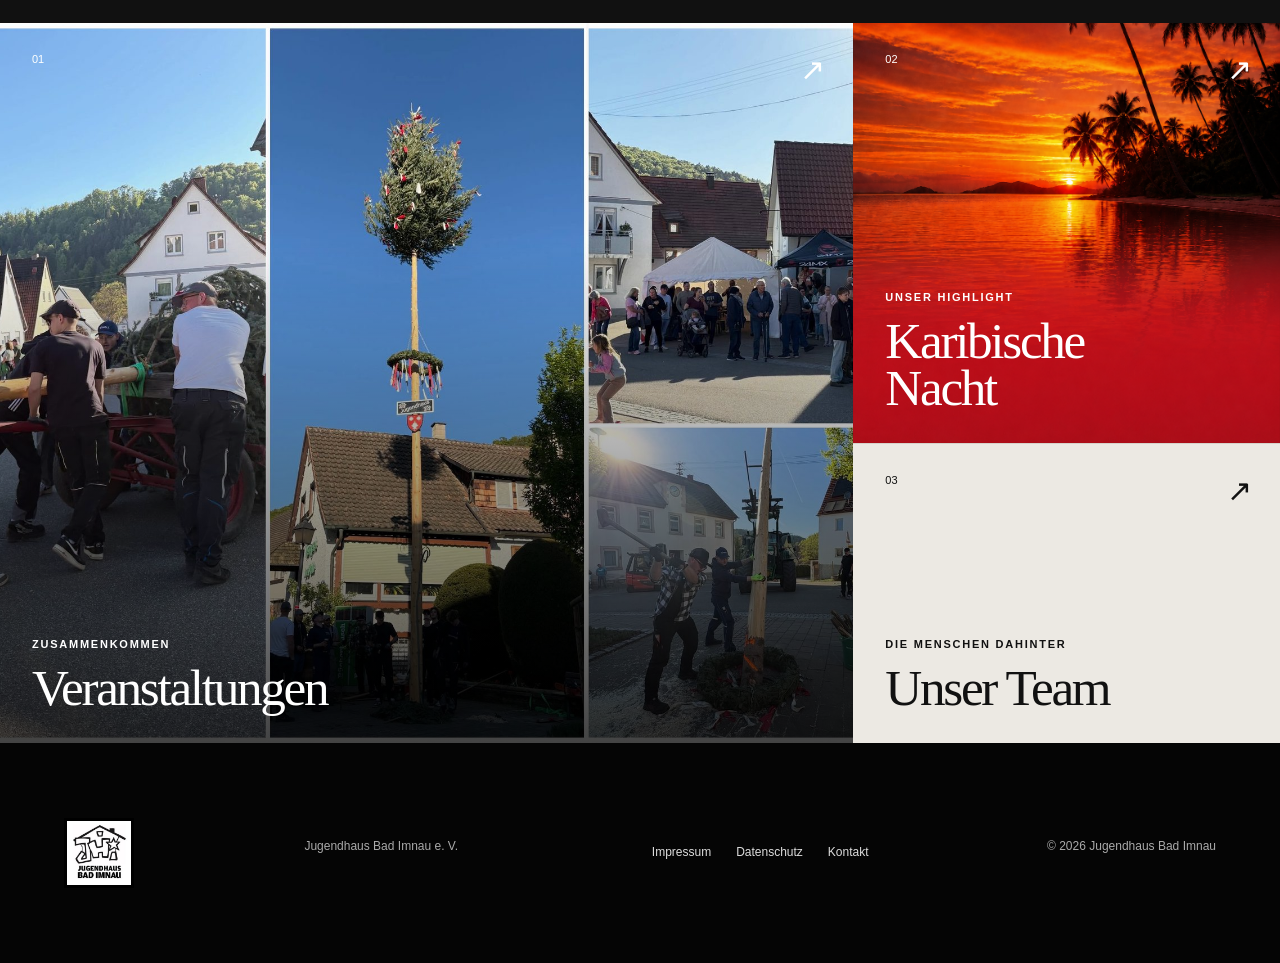
==== commit 08f26c7e: "Add files via upload" ====
--- a/index.html
+++ b/index.html
@@ -89,6 +89,7 @@
         <span class="feature-arrow">↗</span>
       </a>
       <a class="v2-feature v2-feature-red" href="karibische-nacht.html">
+        <img src="images/karibische-nacht-card.png?v=20260715-3" alt="" aria-hidden="true" style="position:absolute;inset:0;width:100%;height:100%;object-fit:cover;object-position:center 48%;transition:transform .7s ease;">
         <span class="feature-index">02</span>
         <div><p>Unser Highlight</p><h2>Karibische<br>Nacht</h2></div>
         <span class="feature-arrow">↗</span>
--- a/style.css
+++ b/style.css
@@ -72,8 +72,6 @@
 .v2-feature-photo img { position:absolute; inset:0; width:100%; height:100%; object-fit:cover; transition:transform .7s ease; }
 .v2-feature:hover img { transform:scale(1.035); }
 .v2-feature-red { background:var(--red); color:#fff; }
-.v2-feature-red::before { content:""; position:absolute; inset:0; background:url("images/karibische-nacht-card.png?v=20260715-2") center 48%/cover no-repeat; transition:transform .7s ease; }
-.v2-feature-red:hover::before { transform:scale(1.035); }
 .v2-feature-light { border-top:1px solid #d6d2ca; background:#ece9e3; }
 .v2-feature div,.feature-index,.feature-arrow { position:relative; z-index:2; }
 .v2-feature h2 { margin:0; font-family:Georgia,serif; font-size:clamp(38px,4vw,68px); font-weight:400; line-height:.92; letter-spacing:-.045em; }
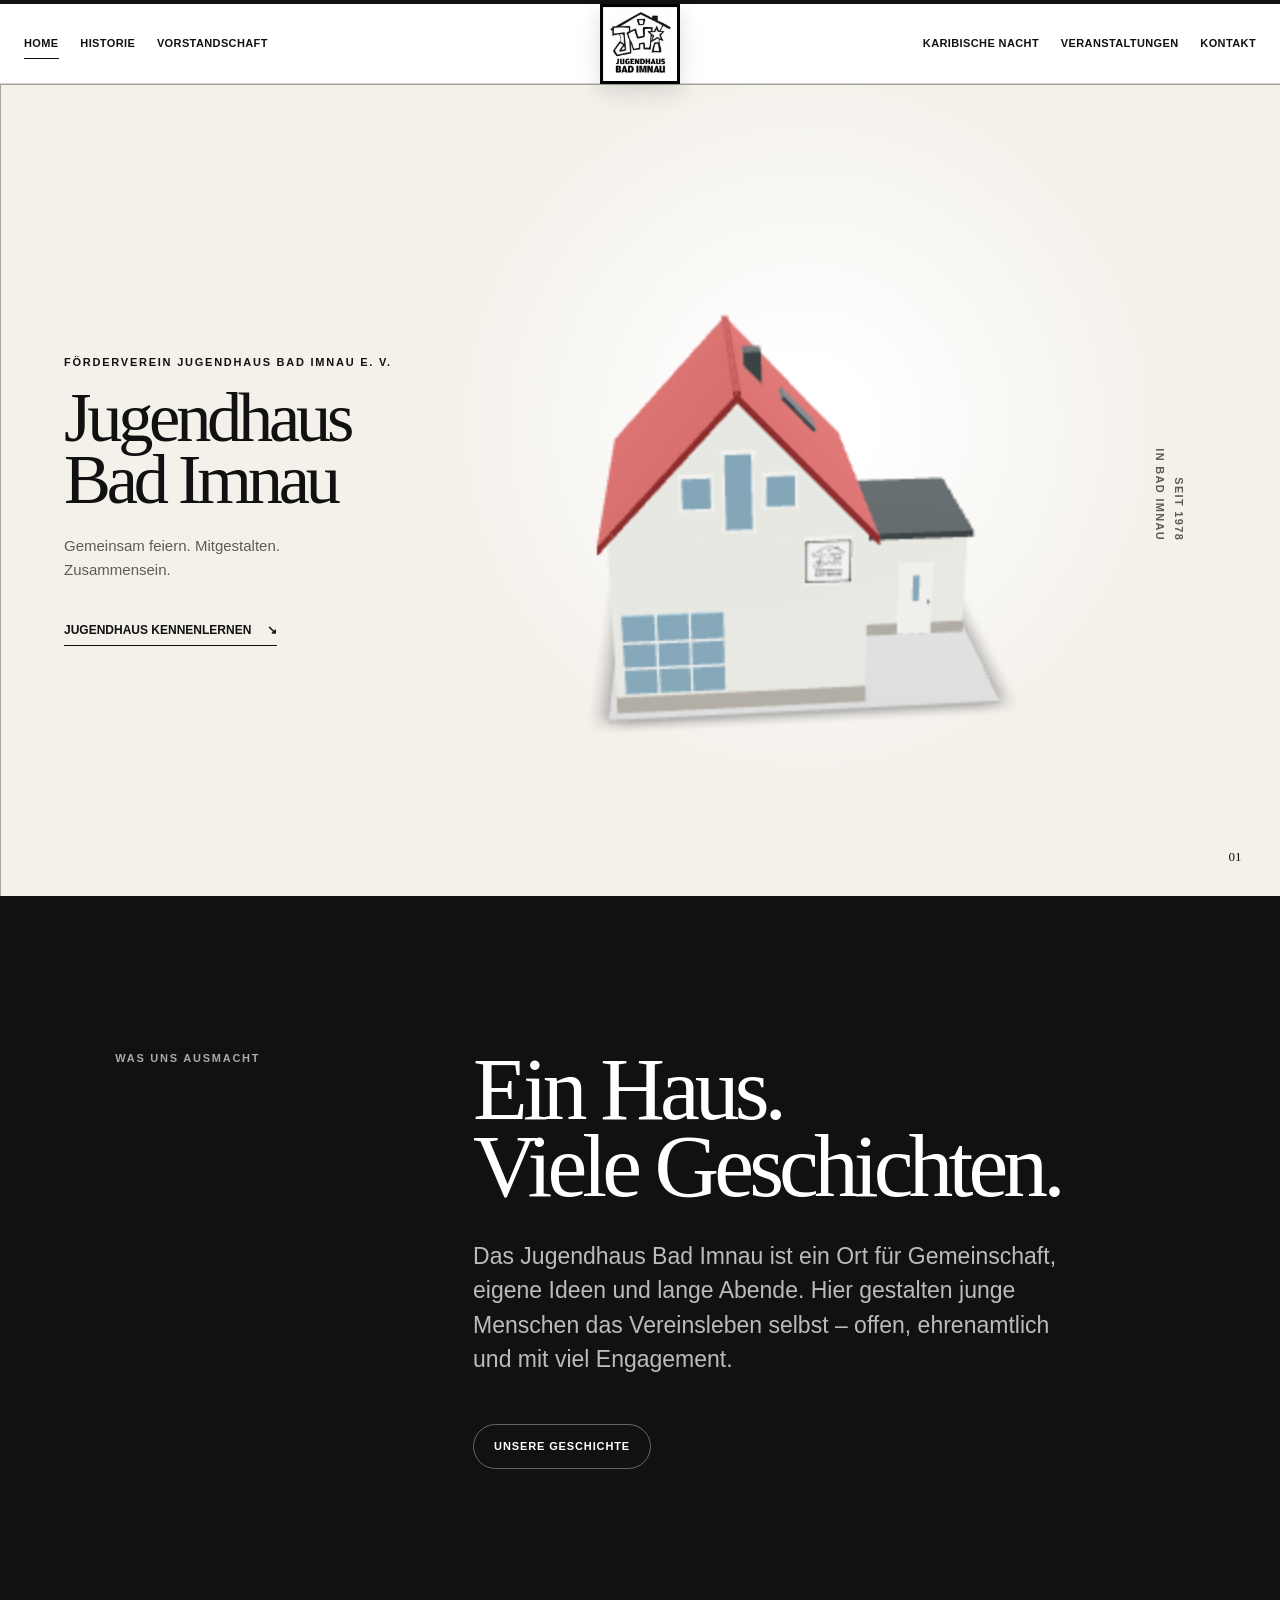
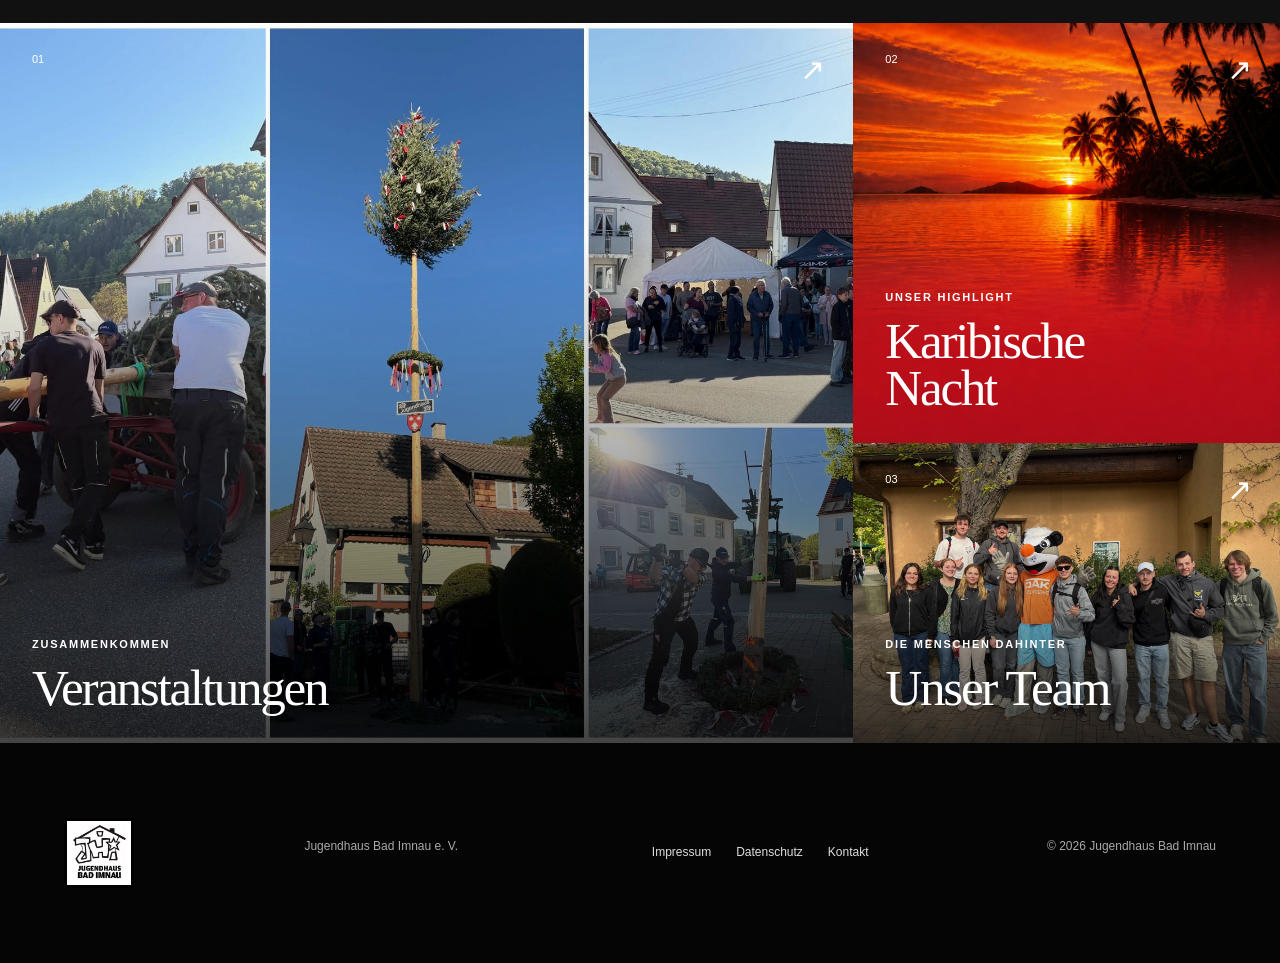
==== commit fe10126d: "Add files via upload" ====
--- a/index.html
+++ b/index.html
@@ -94,7 +94,8 @@
         <div><p>Unser Highlight</p><h2>Karibische<br>Nacht</h2></div>
         <span class="feature-arrow">↗</span>
       </a>
-      <a class="v2-feature v2-feature-light" href="vorstandschaft.html">
+      <a class="v2-feature v2-feature-team" href="vorstandschaft.html">
+        <img src="images/vorstandschaft-ausflug.jpeg" alt="Vorstandschaft beim gemeinsamen Ausflug">
         <span class="feature-index">03</span>
         <div><p>Die Menschen dahinter</p><h2>Unser Team</h2></div>
         <span class="feature-arrow">↗</span>
--- a/style.css
+++ b/style.css
@@ -69,10 +69,12 @@
 .v2-feature { position:relative; overflow:hidden; display:flex; align-items:flex-end; padding:32px; color:#111; }
 .v2-feature-photo { grid-row:span 2; color:#fff; }
 .v2-feature-photo::after { content:""; position:absolute; inset:0; background:linear-gradient(transparent 30%,#000b); }
-.v2-feature-photo img { position:absolute; inset:0; width:100%; height:100%; object-fit:cover; transition:transform .7s ease; }
+.v2-feature-photo img,.v2-feature-team img { position:absolute; inset:0; width:100%; height:100%; object-fit:cover; transition:transform .7s ease; }
 .v2-feature:hover img { transform:scale(1.035); }
 .v2-feature-red { background:var(--red); color:#fff; }
 .v2-feature-light { border-top:1px solid #d6d2ca; background:#ece9e3; }
+.v2-feature-team { color:#fff; }
+.v2-feature-team::after { content:""; position:absolute; inset:0; background:linear-gradient(180deg,#0004 0%,#0001 35%,#000b 100%); }
 .v2-feature div,.feature-index,.feature-arrow { position:relative; z-index:2; }
 .v2-feature h2 { margin:0; font-family:Georgia,serif; font-size:clamp(38px,4vw,68px); font-weight:400; line-height:.92; letter-spacing:-.045em; }
 .v2-feature p { margin-bottom:10px; }
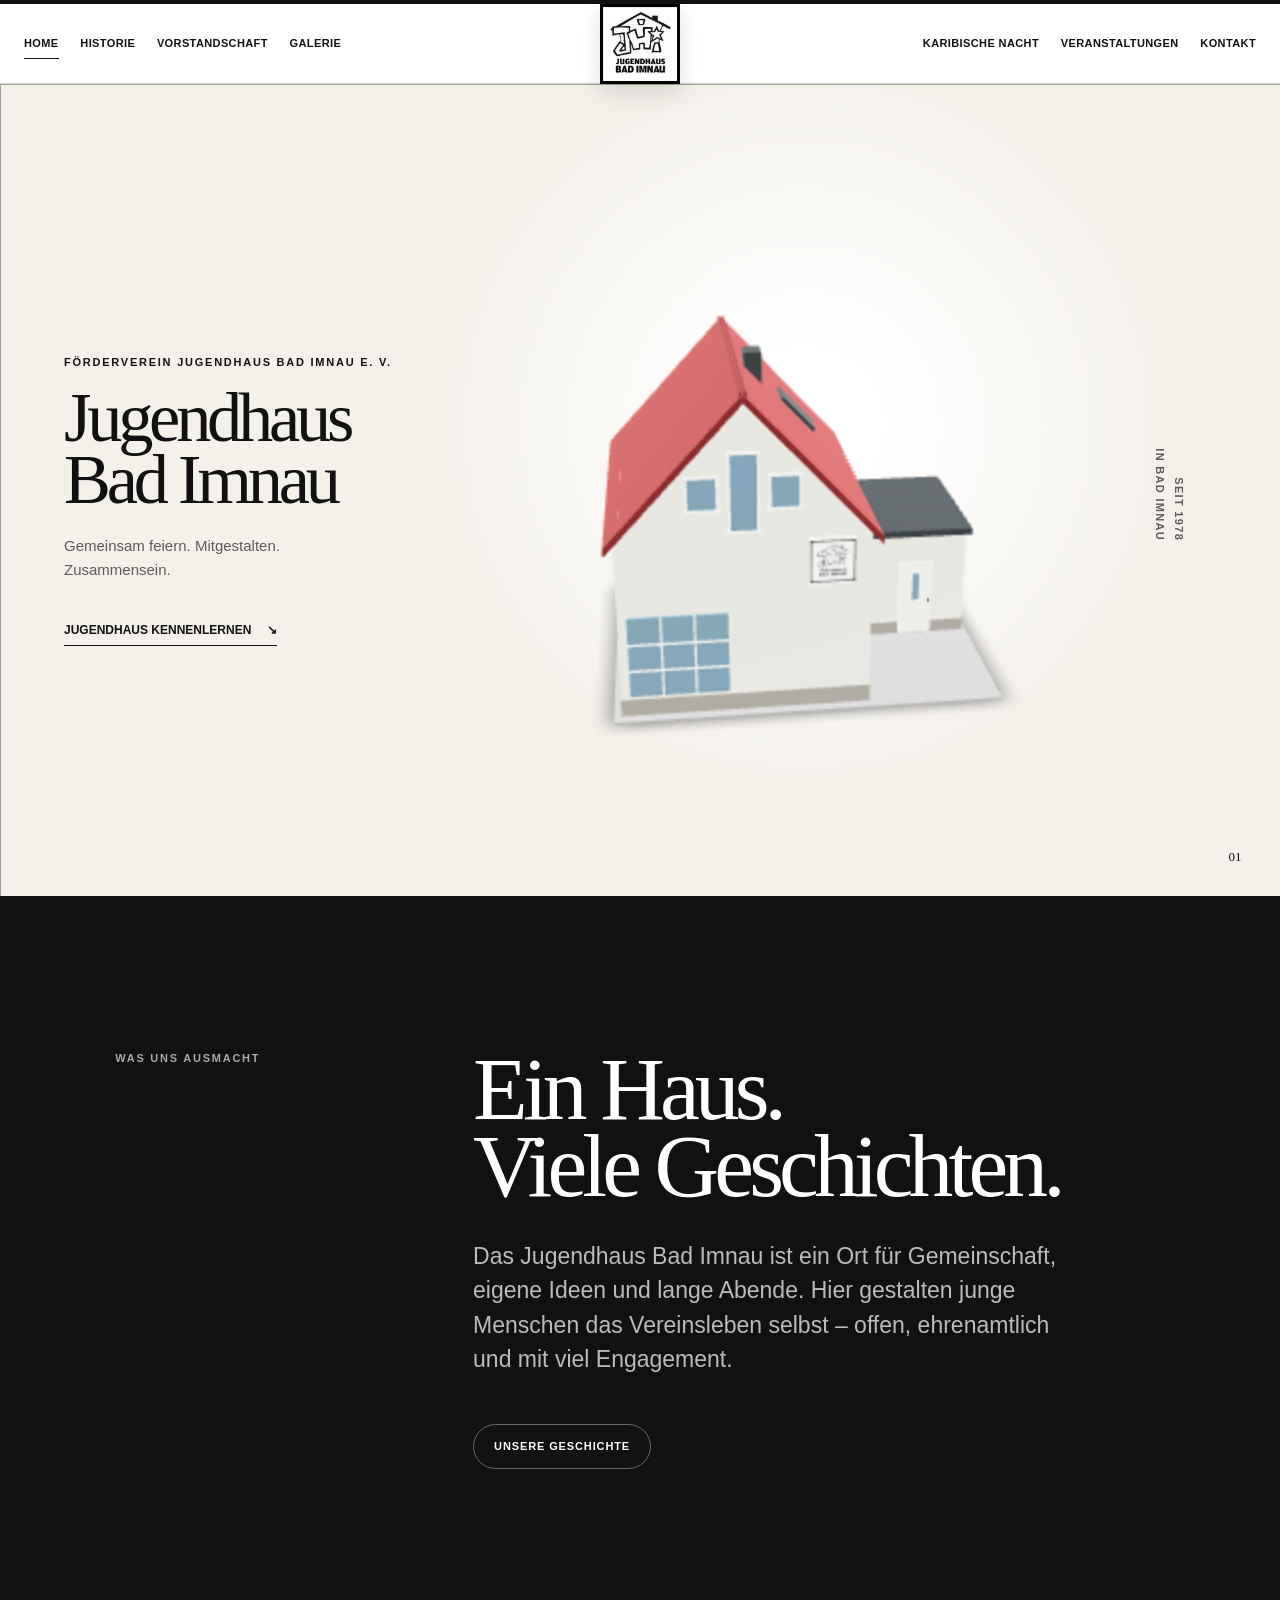
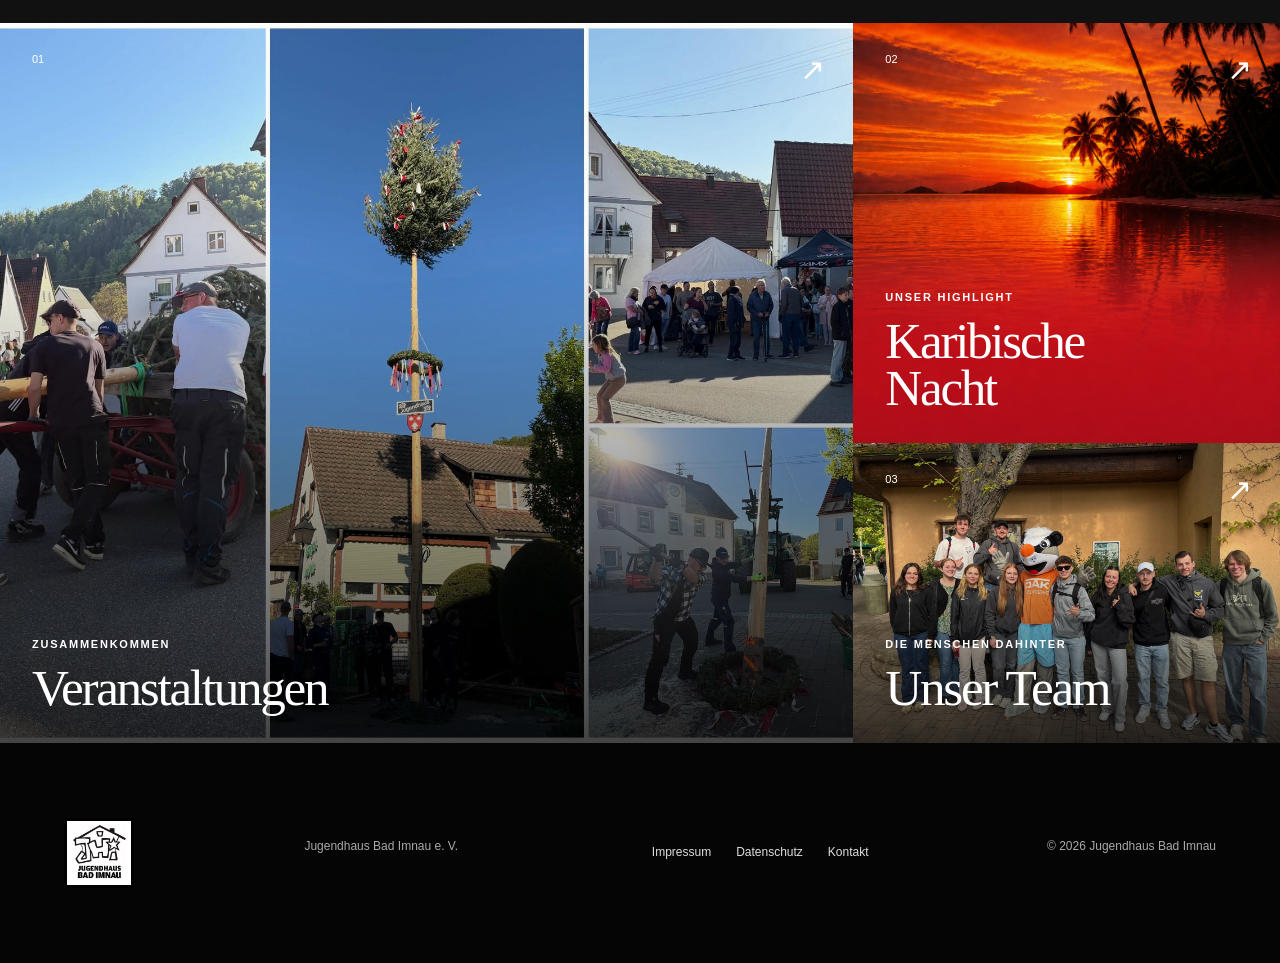
==== commit 5dc174e6: "added galerie" ====
--- a/index.html
+++ b/index.html
@@ -17,6 +17,7 @@
         <a class="active" href="index.html">Home</a>
         <a href="historie.html">Historie</a>
         <a href="vorstandschaft.html">Vorstandschaft</a>
+        <a href="galerie.html">Galerie</a>
       </div>
 
       <a class="v2-brand" href="index.html" aria-label="Jugendhaus Bad Imnau – Startseite">
@@ -34,7 +35,8 @@
       </button>
       <div class="v2-mobile-menu" id="v2-mobile-menu">
         <a href="index.html">Home</a><a href="historie.html">Historie</a>
-        <a href="vorstandschaft.html">Vorstandschaft</a><a href="karibische-nacht.html">Karibische Nacht</a>
+        <a href="vorstandschaft.html">Vorstandschaft</a><a href="galerie.html">Galerie</a>
+        <a href="karibische-nacht.html">Karibische Nacht</a>
         <a href="veranstaltungen.html">Veranstaltungen</a><a href="kontakt.html">Kontakt</a>
       </div>
     </nav>
--- a/style.css
+++ b/style.css
@@ -81,6 +81,11 @@
 .feature-index { position:absolute; top:28px; left:32px; font-size:11px; }
 .feature-arrow { position:absolute; top:23px; right:28px; font-size:30px; transition:transform .25s ease; }
 .v2-feature:hover .feature-arrow { transform:translate(4px,-4px); }
+.gallery-section { padding:clamp(60px,8vw,120px) 0; background:#f2efe9; }
+.gallery-grid { display:grid; grid-template-columns:repeat(3,minmax(0,1fr)); gap:clamp(12px,2vw,28px); }
+.gallery-item { overflow:hidden; margin:0; background:#ddd8cf; }
+.gallery-item img { display:block; width:100%; height:auto; transition:transform .6s ease; }
+.gallery-item:hover img { transform:scale(1.035); }
 .v2-footer { min-height:220px; display:grid; grid-template-columns:1fr 1fr 2fr 1fr; align-items:center; gap:25px; padding:45px clamp(24px,5vw,80px); background:#050505; color:#aaa; font-size:12px; }
 .v2-footer img { width:70px; }
 .v2-footer nav { display:flex; justify-content:center; gap:25px; }
@@ -88,6 +93,7 @@
 .v2-footer>p:last-child { text-align:right; }
 @media(max-width:1180px){.v2-nav-side{display:none}.v2-nav{grid-template-columns:1fr 100px}.v2-brand{left:0;transform:none}.v2-menu-button{display:block;justify-self:end;width:44px;height:44px;border:0;background:none}.v2-menu-button span:not(.sr-only){display:block;width:24px;height:1px;margin:6px auto;background:#111}.v2-mobile-menu{position:absolute;top:83px;left:-14px;right:-14px;padding:24px;background:#fff;border-bottom:1px solid #ccc;box-shadow:0 12px 30px #0002}.v2-mobile-menu.is-open{display:grid;grid-template-columns:1fr 1fr;gap:20px}.house-hero{grid-template-columns:35% 1fr}.hero-side-note{display:none}.v2-footer{grid-template-columns:auto 1fr 2fr}.v2-footer>p:last-child{display:none}}
 @media(max-width:720px){.v2-header{height:72px}.v2-brand{top:0;width:68px;height:68px}.v2-mobile-menu{top:71px}.house-hero{min-height:calc(100svh - 72px);display:flex;flex-direction:column;align-items:stretch;padding:60px 20px 20px}.hero-intro{z-index:4}.hero-intro h1{font-size:clamp(50px,16vw,78px)}.hero-intro>p:not(.hero-kicker){display:none}.v2-text-link{margin-top:12px}.model-stage{height:48vh;min-height:330px;margin-top:-30px}.hero-number{display:none}.v2-intro{grid-template-columns:1fr;padding:90px 24px}.v2-intro h2{font-size:clamp(50px,15vw,76px)}.v2-feature-grid{grid-template-columns:1fr;grid-template-rows:480px 330px 300px}.v2-feature-photo{grid-row:auto}.v2-footer{grid-template-columns:auto 1fr;padding:40px 24px}.v2-footer nav{grid-column:1/-1;justify-content:flex-start;flex-wrap:wrap}}
+@media(max-width:720px){.gallery-grid{grid-template-columns:1fr 1fr}}
 
 @media (prefers-color-scheme: dark) {
   :root {
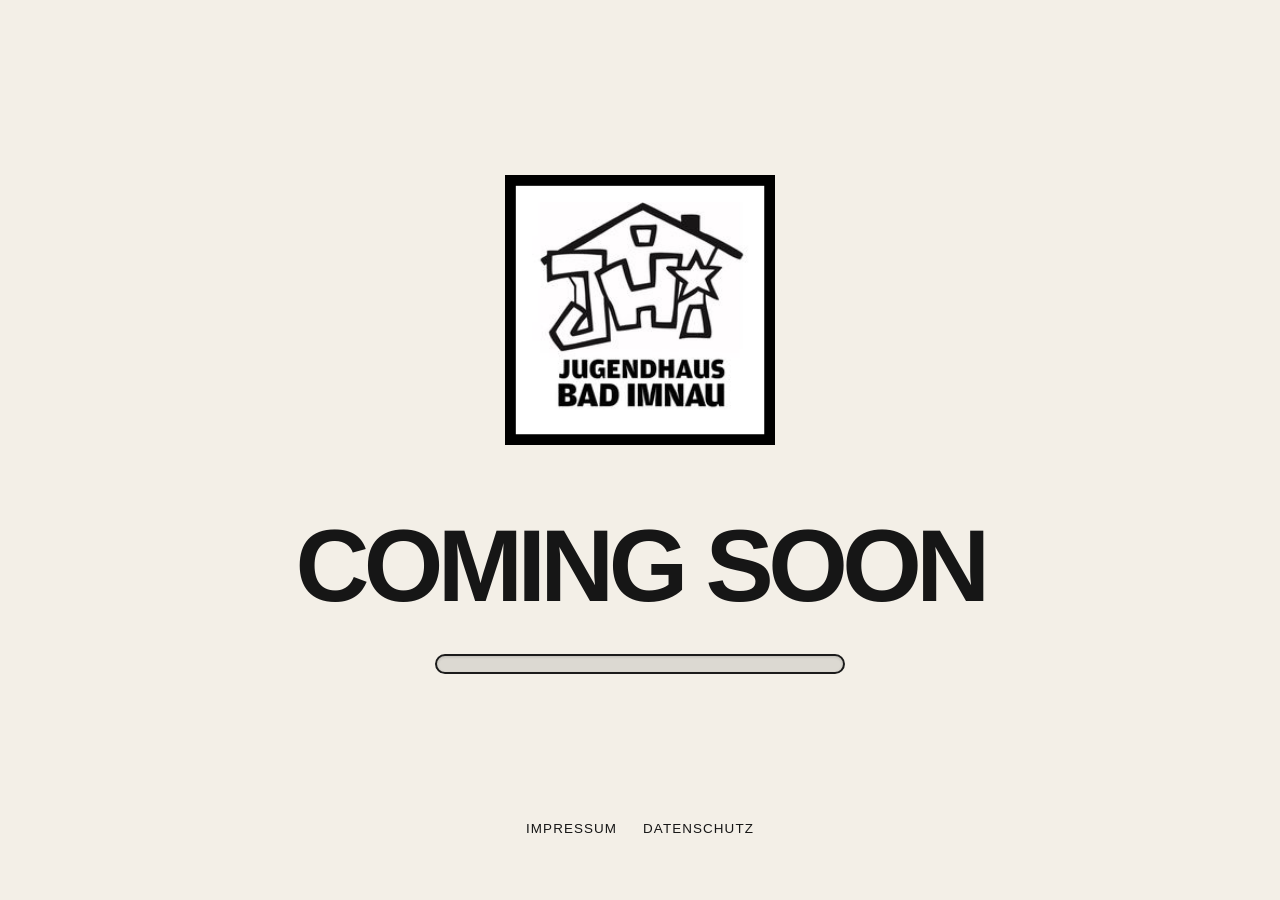
==== commit f18b6a28: "Rename index_coming_soon.html to index.html" ====
--- a/index.html
+++ b/index.html
@@ -3,114 +3,134 @@
 <head>
   <meta charset="utf-8">
   <meta name="viewport" content="width=device-width, initial-scale=1">
-  <meta name="description" content="Jugendhaus Bad Imnau e. V. – Gemeinschaft, Veranstaltungen und Karibische Nacht.">
-  <title>Jugendhaus Bad Imnau</title>
-  <link rel="stylesheet" href="style.css?v=20260715-2">
-  <link rel="icon" href="images/logo-white.png" type="image/png">
-  <script type="module" src="model-viewer.min.js"></script>
+  <meta name="description" content="Die neue Website des Jugendhauses Bad Imnau ist bald für euch da.">
+  <title>Jugendhaus Bad Imnau – Coming Soon</title>
+  <style>
+    :root {
+      color-scheme: light;
+      --background: #f3efe7;
+      --text: #161616;
+      --accent: #d8282f;
+    }
+
+    * {
+      box-sizing: border-box;
+    }
+
+    html,
+    body {
+      min-height: 100%;
+      margin: 0;
+    }
+
+    body {
+      min-height: 100vh;
+      display: flex;
+      flex-direction: column;
+      padding: clamp(28px, 5vw, 64px);
+      background: var(--background);
+      color: var(--text);
+      font-family: Arial, Helvetica, sans-serif;
+    }
+
+    main {
+      flex: 1;
+      display: grid;
+      place-items: center;
+      text-align: center;
+    }
+
+    .content {
+      display: flex;
+      flex-direction: column;
+      align-items: center;
+    }
+
+    .logo {
+      width: min(270px, 62vw);
+      height: auto;
+      margin-bottom: clamp(44px, 8vh, 80px);
+    }
+
+    h1 {
+      margin: 0;
+      font-size: clamp(2.6rem, 8vw, 6.5rem);
+      font-weight: 800;
+      letter-spacing: -0.055em;
+      line-height: 0.95;
+      text-transform: uppercase;
+    }
+
+    .loader {
+      position: relative;
+      width: min(410px, 76vw);
+      height: 20px;
+      margin-top: 40px;
+      overflow: hidden;
+      border: 2px solid #1b1b1b;
+      border-radius: 999px;
+      background: rgba(22, 22, 22, 0.1);
+      box-shadow: inset 0 1px 3px rgba(22, 22, 22, 0.16);
+    }
+
+    .loader::before {
+      content: "";
+      position: absolute;
+      inset: 0 auto 0 0;
+      width: 0;
+      background: linear-gradient(90deg, #111 0%, #3c3c3c 72%, #111 100%);
+      box-shadow: 2px 0 8px rgba(22, 22, 22, 0.28);
+      animation: load 30s linear infinite;
+    }
+
+    @keyframes load {
+      0% { width: 0; }
+      70% { width: 72%; }
+      100% { width: 100%; }
+    }
+
+    @media (prefers-reduced-motion: reduce) {
+      .loader::before {
+        width: 72%;
+        animation: none;
+      }
+    }
+
+    footer {
+      display: flex;
+      justify-content: center;
+      gap: 26px;
+      padding-top: 36px;
+      font-size: 0.84rem;
+      letter-spacing: 0.08em;
+      text-transform: uppercase;
+    }
+
+    footer a {
+      color: inherit;
+      text-decoration: none;
+    }
+
+    footer a:hover,
+    footer a:focus-visible {
+      color: var(--accent);
+      text-decoration: underline;
+      text-underline-offset: 4px;
+    }
+  </style>
 </head>
-<body class="home-v2">
-  <a class="skip-link" href="#main">Zum Inhalt springen</a>
-  <header class="v2-header">
-    <nav class="v2-nav" aria-label="Hauptnavigation">
-      <div class="v2-nav-side v2-nav-left">
-        <a class="active" href="index.html">Home</a>
-        <a href="historie.html">Historie</a>
-        <a href="vorstandschaft.html">Vorstandschaft</a>
-        <a href="galerie.html">Galerie</a>
-      </div>
-
-      <a class="v2-brand" href="index.html" aria-label="Jugendhaus Bad Imnau – Startseite">
-        <img src="images/logo-white.png" alt="Jugendhaus Bad Imnau">
-      </a>
-
-      <div class="v2-nav-side v2-nav-right">
-        <a href="karibische-nacht.html">Karibische Nacht</a>
-        <a href="veranstaltungen.html">Veranstaltungen</a>
-        <a href="kontakt.html">Kontakt</a>
-      </div>
-
-      <button class="v2-menu-button" type="button" aria-expanded="false" aria-controls="v2-mobile-menu">
-        <span></span><span></span><span></span><span class="sr-only">Menü öffnen</span>
-      </button>
-      <div class="v2-mobile-menu" id="v2-mobile-menu">
-        <a href="index.html">Home</a><a href="historie.html">Historie</a>
-        <a href="vorstandschaft.html">Vorstandschaft</a><a href="galerie.html">Galerie</a>
-        <a href="karibische-nacht.html">Karibische Nacht</a>
-        <a href="veranstaltungen.html">Veranstaltungen</a><a href="kontakt.html">Kontakt</a>
-      </div>
-    </nav>
-  </header>
-
-  <main id="main">
-    <section class="house-hero" aria-labelledby="hero-title">
-      <div class="hero-intro">
-        <p class="hero-kicker">Förderverein Jugendhaus Bad Imnau e. V.</p>
-        <h1 id="hero-title">Jugendhaus<br>Bad Imnau</h1>
-        <p>Gemeinsam feiern. Mitgestalten. Zusammensein.</p>
-        <a class="v2-text-link" href="#kennenlernen">Jugendhaus kennenlernen <span>↘</span></a>
-      </div>
-
-      <div class="model-stage">
-        <model-viewer
-          src="models/model_jhi.glb"
-          data-fallback-src="models/default3d.glb"
-          alt="Drehbares 3D-Modell des Jugendhauses"
-          camera-controls
-          auto-rotate
-          auto-rotate-delay="800"
-          rotation-per-second="18deg"
-          camera-orbit="35deg 68deg 105%"
-          shadow-intensity="1.2"
-          shadow-softness="0.9"
-          exposure="1.05"
-          interaction-prompt="none"
-          disable-pan
-          touch-action="pan-y">
-        </model-viewer>
-      </div>
-
-      <p class="hero-side-note">Seit 1978<br>in Bad Imnau</p>
-      <span class="hero-number" aria-hidden="true">01</span>
-    </section>
-
-    <section class="v2-intro" id="kennenlernen">
-      <p class="v2-label">Was uns ausmacht</p>
-      <div>
-        <h2>Ein Haus.<br>Viele Geschichten.</h2>
-        <p>Das Jugendhaus Bad Imnau ist ein Ort für Gemeinschaft, eigene Ideen und lange Abende. Hier gestalten junge Menschen das Vereinsleben selbst – offen, ehrenamtlich und mit viel Engagement.</p>
-        <a class="v2-pill" href="historie.html">Unsere Geschichte</a>
-      </div>
-    </section>
-
-    <section class="v2-feature-grid">
-      <a class="v2-feature v2-feature-photo" href="veranstaltungen.html">
-        <img src="images/maibaumstellen.jpg" alt="Gemeinsame Veranstaltung des Jugendhauses">
-        <span class="feature-index">01</span>
-        <div><p>Zusammenkommen</p><h2>Veranstaltungen</h2></div>
-        <span class="feature-arrow">↗</span>
-      </a>
-      <a class="v2-feature v2-feature-red" href="karibische-nacht.html">
-        <img src="images/karibische-nacht-card.png?v=20260715-3" alt="" aria-hidden="true" style="position:absolute;inset:0;width:100%;height:100%;object-fit:cover;object-position:center 48%;transition:transform .7s ease;">
-        <span class="feature-index">02</span>
-        <div><p>Unser Highlight</p><h2>Karibische<br>Nacht</h2></div>
-        <span class="feature-arrow">↗</span>
-      </a>
-      <a class="v2-feature v2-feature-team" href="vorstandschaft.html">
-        <img src="images/vorstandschaft-ausflug.jpeg" alt="Vorstandschaft beim gemeinsamen Ausflug">
-        <span class="feature-index">03</span>
-        <div><p>Die Menschen dahinter</p><h2>Unser Team</h2></div>
-        <span class="feature-arrow">↗</span>
-      </a>
-    </section>
+<body>
+  <main>
+    <div class="content">
+      <img class="logo" src="images/logo-white.png" alt="Jugendhaus Bad Imnau">
+      <h1>Coming Soon</h1>
+      <div class="loader" role="status" aria-label="Die Website wird vorbereitet"></div>
+    </div>
   </main>
 
-  <footer class="v2-footer">
-    <img src="images/logo-weiss.png" alt="Jugendhaus Bad Imnau">
-    <p>Jugendhaus Bad Imnau e. V.</p>
-    <nav aria-label="Rechtliches"><a href="impressum.html">Impressum</a><a href="datenschutz.html">Datenschutz</a><a href="kontakt.html">Kontakt</a></nav>
-    <p>© 2026 Jugendhaus Bad Imnau</p>
+  <footer>
+    <a href="index.html">Impressum</a>
+    <a href="index.html">Datenschutz</a>
   </footer>
-  <script src="script.js" defer></script>
 </body>
 </html>
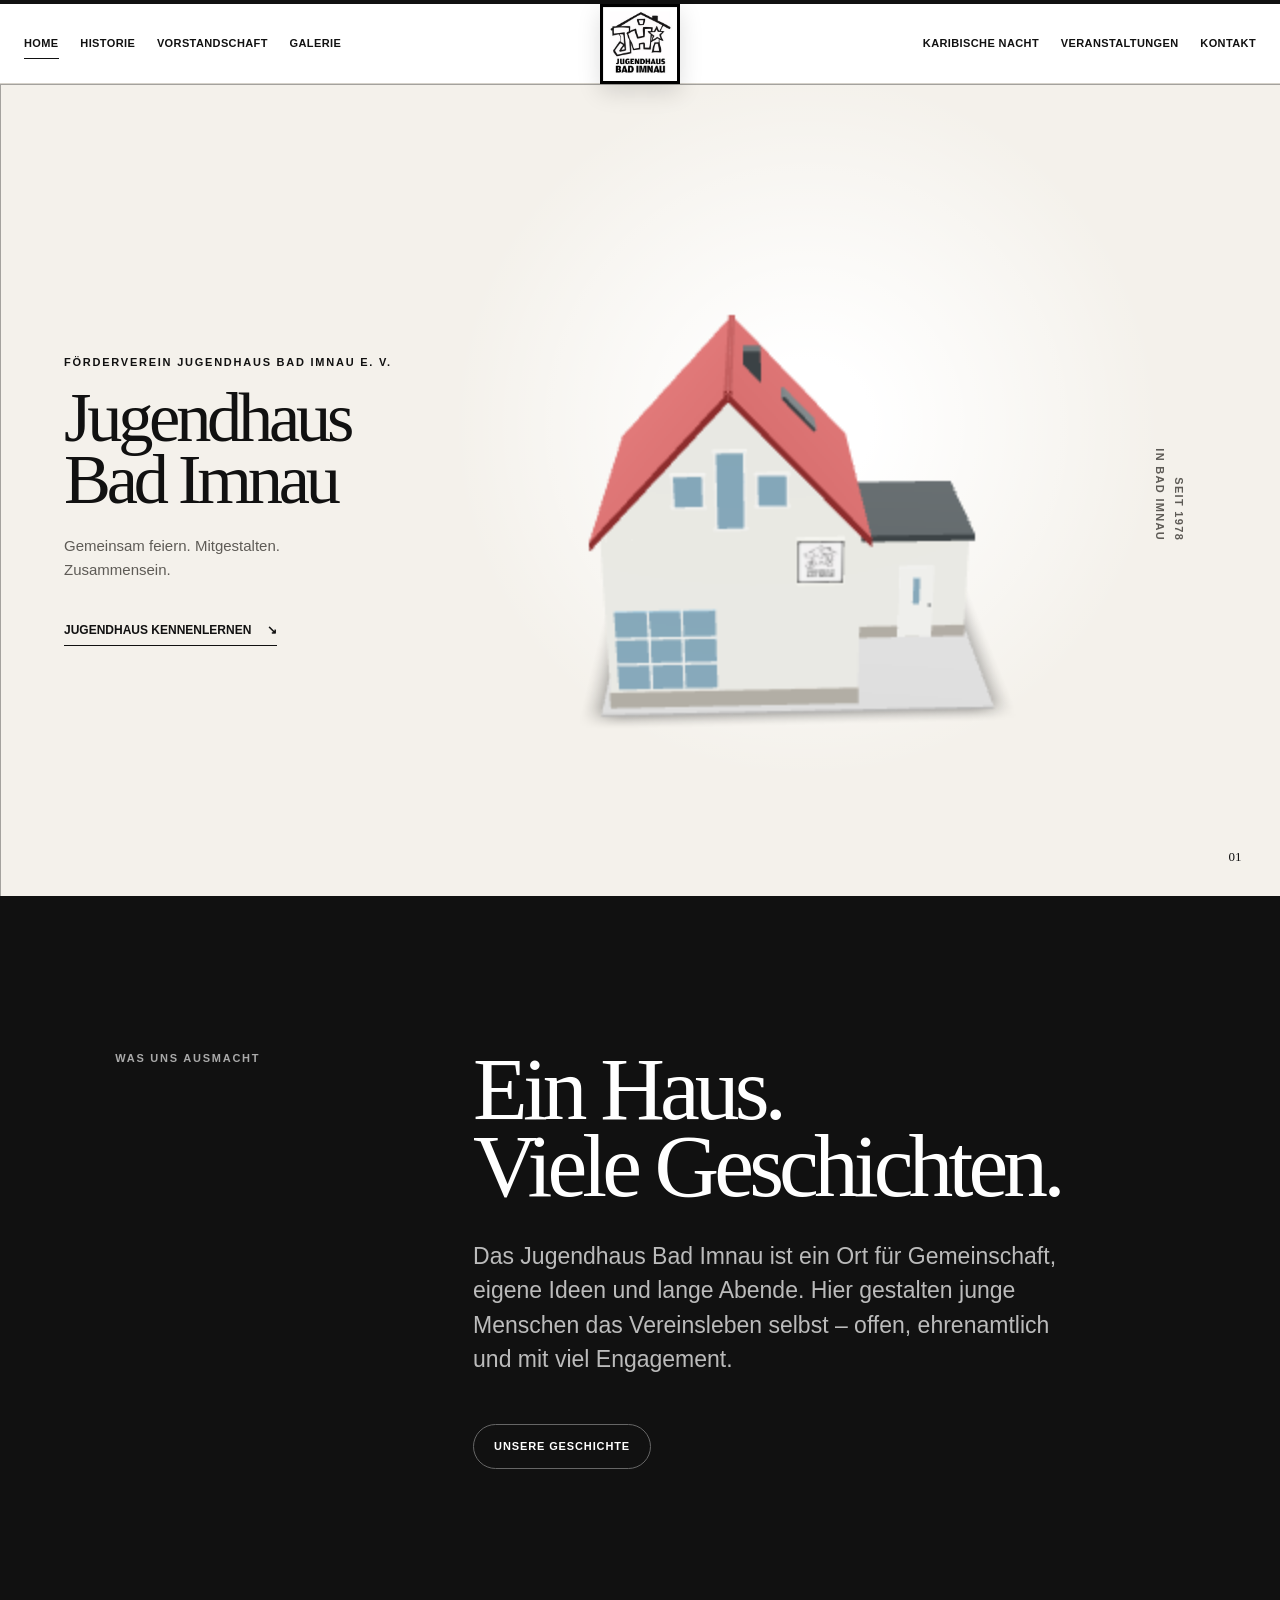
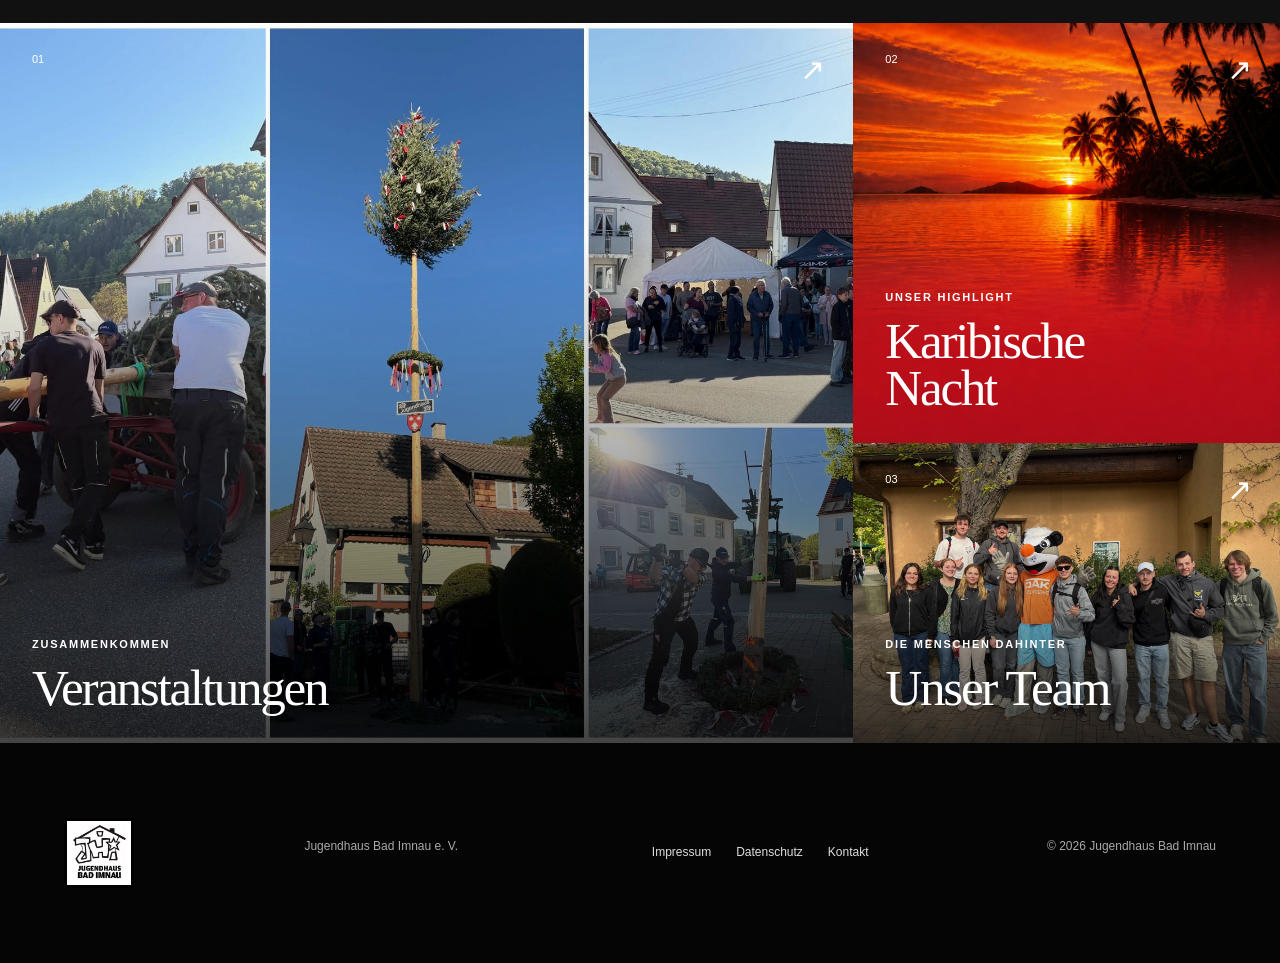
==== commit 7a48c36c: "Rename index_not_ready.html to index.html" ====
--- a/index.html
+++ b/index.html
@@ -3,134 +3,114 @@
 <head>
   <meta charset="utf-8">
   <meta name="viewport" content="width=device-width, initial-scale=1">
-  <meta name="description" content="Die neue Website des Jugendhauses Bad Imnau ist bald für euch da.">
-  <title>Jugendhaus Bad Imnau – Coming Soon</title>
-  <style>
-    :root {
-      color-scheme: light;
-      --background: #f3efe7;
-      --text: #161616;
-      --accent: #d8282f;
-    }
+  <meta name="description" content="Jugendhaus Bad Imnau e. V. – Gemeinschaft, Veranstaltungen und Karibische Nacht.">
+  <title>Jugendhaus Bad Imnau</title>
+  <link rel="stylesheet" href="style.css?v=20260715-2">
+  <link rel="icon" href="images/logo-white.png" type="image/png">
+  <script type="module" src="model-viewer.min.js"></script>
+</head>
+<body class="home-v2">
+  <a class="skip-link" href="#main">Zum Inhalt springen</a>
+  <header class="v2-header">
+    <nav class="v2-nav" aria-label="Hauptnavigation">
+      <div class="v2-nav-side v2-nav-left">
+        <a class="active" href="index.html">Home</a>
+        <a href="historie.html">Historie</a>
+        <a href="vorstandschaft.html">Vorstandschaft</a>
+        <a href="galerie.html">Galerie</a>
+      </div>
 
-    * {
-      box-sizing: border-box;
-    }
+      <a class="v2-brand" href="index.html" aria-label="Jugendhaus Bad Imnau – Startseite">
+        <img src="images/logo-white.png" alt="Jugendhaus Bad Imnau">
+      </a>
 
-    html,
-    body {
-      min-height: 100%;
-      margin: 0;
-    }
+      <div class="v2-nav-side v2-nav-right">
+        <a href="karibische-nacht.html">Karibische Nacht</a>
+        <a href="veranstaltungen.html">Veranstaltungen</a>
+        <a href="kontakt.html">Kontakt</a>
+      </div>
 
-    body {
-      min-height: 100vh;
-      display: flex;
-      flex-direction: column;
-      padding: clamp(28px, 5vw, 64px);
-      background: var(--background);
-      color: var(--text);
-      font-family: Arial, Helvetica, sans-serif;
-    }
+      <button class="v2-menu-button" type="button" aria-expanded="false" aria-controls="v2-mobile-menu">
+        <span></span><span></span><span></span><span class="sr-only">Menü öffnen</span>
+      </button>
+      <div class="v2-mobile-menu" id="v2-mobile-menu">
+        <a href="index.html">Home</a><a href="historie.html">Historie</a>
+        <a href="vorstandschaft.html">Vorstandschaft</a><a href="galerie.html">Galerie</a>
+        <a href="karibische-nacht.html">Karibische Nacht</a>
+        <a href="veranstaltungen.html">Veranstaltungen</a><a href="kontakt.html">Kontakt</a>
+      </div>
+    </nav>
+  </header>
 
-    main {
-      flex: 1;
-      display: grid;
-      place-items: center;
-      text-align: center;
-    }
+  <main id="main">
+    <section class="house-hero" aria-labelledby="hero-title">
+      <div class="hero-intro">
+        <p class="hero-kicker">Förderverein Jugendhaus Bad Imnau e. V.</p>
+        <h1 id="hero-title">Jugendhaus<br>Bad Imnau</h1>
+        <p>Gemeinsam feiern. Mitgestalten. Zusammensein.</p>
+        <a class="v2-text-link" href="#kennenlernen">Jugendhaus kennenlernen <span>↘</span></a>
+      </div>
 
-    .content {
-      display: flex;
-      flex-direction: column;
-      align-items: center;
-    }
+      <div class="model-stage">
+        <model-viewer
+          src="models/model_jhi.glb"
+          data-fallback-src="models/default3d.glb"
+          alt="Drehbares 3D-Modell des Jugendhauses"
+          camera-controls
+          auto-rotate
+          auto-rotate-delay="800"
+          rotation-per-second="18deg"
+          camera-orbit="35deg 68deg 105%"
+          shadow-intensity="1.2"
+          shadow-softness="0.9"
+          exposure="1.05"
+          interaction-prompt="none"
+          disable-pan
+          touch-action="pan-y">
+        </model-viewer>
+      </div>
 
-    .logo {
-      width: min(270px, 62vw);
-      height: auto;
-      margin-bottom: clamp(44px, 8vh, 80px);
-    }
+      <p class="hero-side-note">Seit 1978<br>in Bad Imnau</p>
+      <span class="hero-number" aria-hidden="true">01</span>
+    </section>
 
-    h1 {
-      margin: 0;
-      font-size: clamp(2.6rem, 8vw, 6.5rem);
-      font-weight: 800;
-      letter-spacing: -0.055em;
-      line-height: 0.95;
-      text-transform: uppercase;
-    }
+    <section class="v2-intro" id="kennenlernen">
+      <p class="v2-label">Was uns ausmacht</p>
+      <div>
+        <h2>Ein Haus.<br>Viele Geschichten.</h2>
+        <p>Das Jugendhaus Bad Imnau ist ein Ort für Gemeinschaft, eigene Ideen und lange Abende. Hier gestalten junge Menschen das Vereinsleben selbst – offen, ehrenamtlich und mit viel Engagement.</p>
+        <a class="v2-pill" href="historie.html">Unsere Geschichte</a>
+      </div>
+    </section>
 
-    .loader {
-      position: relative;
-      width: min(410px, 76vw);
-      height: 20px;
-      margin-top: 40px;
-      overflow: hidden;
-      border: 2px solid #1b1b1b;
-      border-radius: 999px;
-      background: rgba(22, 22, 22, 0.1);
-      box-shadow: inset 0 1px 3px rgba(22, 22, 22, 0.16);
-    }
-
-    .loader::before {
-      content: "";
-      position: absolute;
-      inset: 0 auto 0 0;
-      width: 0;
-      background: linear-gradient(90deg, #111 0%, #3c3c3c 72%, #111 100%);
-      box-shadow: 2px 0 8px rgba(22, 22, 22, 0.28);
-      animation: load 30s linear infinite;
-    }
-
-    @keyframes load {
-      0% { width: 0; }
-      70% { width: 72%; }
-      100% { width: 100%; }
-    }
-
-    @media (prefers-reduced-motion: reduce) {
-      .loader::before {
-        width: 72%;
-        animation: none;
-      }
-    }
-
-    footer {
-      display: flex;
-      justify-content: center;
-      gap: 26px;
-      padding-top: 36px;
-      font-size: 0.84rem;
-      letter-spacing: 0.08em;
-      text-transform: uppercase;
-    }
-
-    footer a {
-      color: inherit;
-      text-decoration: none;
-    }
-
-    footer a:hover,
-    footer a:focus-visible {
-      color: var(--accent);
-      text-decoration: underline;
-      text-underline-offset: 4px;
-    }
-  </style>
-</head>
-<body>
-  <main>
-    <div class="content">
-      <img class="logo" src="images/logo-white.png" alt="Jugendhaus Bad Imnau">
-      <h1>Coming Soon</h1>
-      <div class="loader" role="status" aria-label="Die Website wird vorbereitet"></div>
-    </div>
+    <section class="v2-feature-grid">
+      <a class="v2-feature v2-feature-photo" href="veranstaltungen.html">
+        <img src="images/maibaumstellen.jpg" alt="Gemeinsame Veranstaltung des Jugendhauses">
+        <span class="feature-index">01</span>
+        <div><p>Zusammenkommen</p><h2>Veranstaltungen</h2></div>
+        <span class="feature-arrow">↗</span>
+      </a>
+      <a class="v2-feature v2-feature-red" href="karibische-nacht.html">
+        <img src="images/karibische-nacht-card.png?v=20260715-3" alt="" aria-hidden="true" style="position:absolute;inset:0;width:100%;height:100%;object-fit:cover;object-position:center 48%;transition:transform .7s ease;">
+        <span class="feature-index">02</span>
+        <div><p>Unser Highlight</p><h2>Karibische<br>Nacht</h2></div>
+        <span class="feature-arrow">↗</span>
+      </a>
+      <a class="v2-feature v2-feature-team" href="vorstandschaft.html">
+        <img src="images/vorstandschaft-ausflug.jpeg" alt="Vorstandschaft beim gemeinsamen Ausflug">
+        <span class="feature-index">03</span>
+        <div><p>Die Menschen dahinter</p><h2>Unser Team</h2></div>
+        <span class="feature-arrow">↗</span>
+      </a>
+    </section>
   </main>
 
-  <footer>
-    <a href="index.html">Impressum</a>
-    <a href="index.html">Datenschutz</a>
+  <footer class="v2-footer">
+    <img src="images/logo-weiss.png" alt="Jugendhaus Bad Imnau">
+    <p>Jugendhaus Bad Imnau e. V.</p>
+    <nav aria-label="Rechtliches"><a href="impressum.html">Impressum</a><a href="datenschutz.html">Datenschutz</a><a href="kontakt.html">Kontakt</a></nav>
+    <p>© 2026 Jugendhaus Bad Imnau</p>
   </footer>
+  <script src="script.js" defer></script>
 </body>
 </html>
--- a/style.css
+++ b/style.css
@@ -0,0 +1,1242 @@
+:root {
+  color-scheme: light dark;
+  --color-bg: #fff6df;
+  --color-surface: #ffffff;
+  --color-surface-soft: #ffe8b5;
+  --color-text: #2a1114;
+  --color-muted: #6c4a37;
+  --color-primary: #d90429;
+  --color-primary-dark: #8f1020;
+  --color-accent: #ffbd18;
+  --color-sunset: #f35b04;
+  --color-sea: #0b6f8f;
+  --color-border: rgba(143, 16, 32, 0.16);
+  --shadow-soft: 0 18px 50px rgba(143, 16, 32, 0.18);
+  --shadow-card: 0 12px 30px rgba(143, 16, 32, 0.12);
+  --radius-sm: 8px;
+  --radius-md: 18px;
+  --radius-lg: 28px;
+  --container: 1200px;
+  --header-height: 82px;
+  --font-base: system-ui, -apple-system, BlinkMacSystemFont, "Segoe UI", sans-serif;
+  --step-xs: 0.82rem;
+  --step-sm: 0.95rem;
+  --step-base: 1rem;
+  --step-md: 1.18rem;
+  --step-lg: 1.55rem;
+  --step-xl: 2.45rem;
+  --step-xxl: 4.2rem;
+}
+
+/* --- Startseite Version 2 ------------------------------------------------ */
+.home-v2 { --ink:#111; --paper:#f4f1eb; --red:#d52b22; background:var(--paper); color:var(--ink); font-family:Arial,Helvetica,sans-serif; }
+.home-v2 .skip-link { background:#111; }
+.v2-header { position:relative; z-index:50; height:84px; border-top:4px solid #111; border-bottom:1px solid #d6d2ca; background:#fff; }
+.v2-nav { position:relative; width:min(100% - 48px,1560px); height:100%; margin:auto; display:grid; grid-template-columns:minmax(0,1fr) 250px minmax(0,1fr); align-items:center; gap:28px; }
+.v2-nav-side { display:flex; align-items:center; gap:clamp(14px,1.7vw,30px); }
+.v2-nav-left { grid-column:1; justify-content:flex-start; }
+.v2-nav-right { grid-column:3; justify-content:flex-end; }
+.v2-nav a { color:#111; font-size:11px; font-weight:700; letter-spacing:.035em; text-transform:uppercase; white-space:nowrap; }
+.v2-nav-side a { position:relative; padding-block:12px; }
+.v2-nav-side a::after { content:""; position:absolute; left:0; right:100%; bottom:5px; height:1px; background:#111; transition:right .25s ease; }
+.v2-nav-side a:hover::after,.v2-nav-side a.active::after { right:0; }
+.v2-brand { justify-self:center; position:absolute; top:0; left:50%; width:80px; height:80px; padding:0; border-radius:0; background:#fff; transform:translateX(-50%); box-shadow:0 8px 22px #0002; }
+.v2-brand img { width:100%; height:100%; object-fit:cover; }
+.v2-menu-button,.v2-mobile-menu { display:none; }
+.house-hero { position:relative; min-height:calc(100svh - 88px); overflow:hidden; display:grid; grid-template-columns:34% 1fr 12%; align-items:center; padding:55px clamp(24px,5vw,80px) 35px; background:radial-gradient(circle at 63% 42%,#fff 0 7%,transparent 38%),var(--paper); }
+.house-hero::before { content:""; position:absolute; inset:0; opacity:.35; pointer-events:none; background-image:linear-gradient(#111 1px,transparent 1px),linear-gradient(90deg,#111 1px,transparent 1px); background-size:100% 100%,100% 100%; }
+.hero-intro { position:relative; z-index:3; align-self:center; }
+.hero-kicker,.v2-label,.v2-feature p { margin:0 0 16px; font-size:11px; font-weight:800; letter-spacing:.16em; text-transform:uppercase; }
+.hero-intro h1 { margin:0 0 24px; font-family:Georgia,"Times New Roman",serif; font-size:clamp(52px,5.5vw,92px); font-weight:400; line-height:.87; letter-spacing:-.06em; }
+.hero-intro>p:not(.hero-kicker) { max-width:270px; color:#5e5b56; font-size:15px; }
+.v2-text-link { display:inline-flex; gap:16px; align-items:center; margin-top:24px; padding-bottom:5px; border-bottom:1px solid #111; color:#111; font-size:12px; font-weight:800; text-transform:uppercase; }
+.model-stage { position:relative; z-index:2; height:min(62vw,650px); min-height:420px; margin-left:4vw; cursor:grab; touch-action:none; }
+.model-stage:active { cursor:grabbing; }
+.model-stage model-viewer { position:absolute; inset:0; width:100%; height:100%; background:transparent; --poster-color:transparent; }
+.model-error { padding:1rem; color:#6c4a37; font-size:13px; }
+.model-shadow { position:absolute; left:17%; right:12%; bottom:13%; height:7%; border-radius:50%; background:#392a1d33; filter:blur(14px); transform:rotate(-2deg); pointer-events:none; }
+.drag-hint { position:absolute; left:50%; bottom:3%; transform:translateX(-50%); margin:0; padding:8px 12px; border:1px solid #b8b3aa; border-radius:99px; background:#f4f1ebcc; font-size:10px; font-weight:800; letter-spacing:.09em; text-transform:uppercase; white-space:nowrap; }
+.drag-hint span { margin-right:7px; font-size:15px; }
+.hero-side-note { justify-self:end; color:#5e5b56; font-size:11px; font-weight:700; letter-spacing:.12em; line-height:1.7; text-align:right; text-transform:uppercase; transform:rotate(90deg); }
+.hero-number { position:absolute; right:3vw; bottom:28px; font-family:Georgia,serif; font-size:13px; }
+.v2-intro { display:grid; grid-template-columns:28% 1fr; gap:5vw; padding:clamp(80px,12vw,180px) clamp(24px,9vw,150px); background:#111; color:#fff; }
+.v2-label { color:#aaa; }
+.v2-intro>div { max-width:850px; }
+.v2-intro h2 { margin:0 0 35px; font-family:Georgia,serif; font-size:clamp(54px,7vw,110px); font-weight:400; letter-spacing:-.055em; line-height:.86; }
+.v2-intro>div>p { max-width:620px; color:#bbb; font-size:clamp(17px,2vw,23px); line-height:1.5; }
+.v2-pill { display:inline-block; margin-top:24px; padding:13px 20px; border:1px solid #666; border-radius:99px; color:#fff; font-size:11px; font-weight:800; letter-spacing:.08em; text-transform:uppercase; }
+.v2-feature-grid { display:grid; grid-template-columns:2fr 1fr; grid-template-rows:420px 300px; background:#fff; }
+.v2-feature { position:relative; overflow:hidden; display:flex; align-items:flex-end; padding:32px; color:#111; }
+.v2-feature-photo { grid-row:span 2; color:#fff; }
+.v2-feature-photo::after { content:""; position:absolute; inset:0; background:linear-gradient(transparent 30%,#000b); }
+.v2-feature-photo img,.v2-feature-team img { position:absolute; inset:0; width:100%; height:100%; object-fit:cover; transition:transform .7s ease; }
+.v2-feature:hover img { transform:scale(1.035); }
+.v2-feature-red { background:var(--red); color:#fff; }
+.v2-feature-light { border-top:1px solid #d6d2ca; background:#ece9e3; }
+.v2-feature-team { color:#fff; }
+.v2-feature-team::after { content:""; position:absolute; inset:0; background:linear-gradient(180deg,#0004 0%,#0001 35%,#000b 100%); }
+.v2-feature div,.feature-index,.feature-arrow { position:relative; z-index:2; }
+.v2-feature h2 { margin:0; font-family:Georgia,serif; font-size:clamp(38px,4vw,68px); font-weight:400; line-height:.92; letter-spacing:-.045em; }
+.v2-feature p { margin-bottom:10px; }
+.feature-index { position:absolute; top:28px; left:32px; font-size:11px; }
+.feature-arrow { position:absolute; top:23px; right:28px; font-size:30px; transition:transform .25s ease; }
+.v2-feature:hover .feature-arrow { transform:translate(4px,-4px); }
+.gallery-section { padding:clamp(60px,8vw,120px) 0; background:#f2efe9; }
+.gallery-grid { display:grid; grid-template-columns:repeat(3,minmax(0,1fr)); gap:clamp(12px,2vw,28px); }
+.gallery-item { overflow:hidden; margin:0; background:#ddd8cf; }
+.gallery-item img { display:block; width:100%; height:auto; transition:transform .6s ease; }
+.gallery-item:hover img { transform:scale(1.035); }
+.board-year { margin:0 0 18px; font-family:Georgia,"Times New Roman",serif; font-size:clamp(42px,6vw,82px); line-height:1; }
+.board-archive-section { background:#111; color:#fff; }
+.board-archive-title { max-width:850px; margin:0 0 clamp(45px,7vw,90px); font-family:Georgia,"Times New Roman",serif; font-size:clamp(46px,6vw,88px); font-weight:400; letter-spacing:-.05em; line-height:.9; }
+.board-archive { display:grid; grid-template-columns:repeat(2,minmax(0,1fr)); gap:clamp(36px,6vw,90px) clamp(18px,3vw,42px); }
+.board-history-card h3 { margin:0 0 14px; font-family:Georgia,"Times New Roman",serif; font-size:clamp(32px,4vw,56px); font-weight:400; }
+.board-history-photo { display:block; width:100%; height:auto; }
+.board-placeholder { position:relative; display:grid; place-items:center; aspect-ratio:16/10; overflow:hidden; border:1px solid #ffffff45; background:linear-gradient(135deg,#1b1b1b,#292929); color:#aaa; }
+.board-placeholder::before,.board-placeholder::after { content:""; position:absolute; width:140%; height:1px; background:#ffffff24; transform:rotate(32deg); }
+.board-placeholder::after { transform:rotate(-32deg); }
+.board-placeholder span { position:relative; z-index:1; padding:8px 12px; background:#222; font-size:11px; font-weight:800; letter-spacing:.14em; text-transform:uppercase; }
+.v2-footer { min-height:220px; display:grid; grid-template-columns:1fr 1fr 2fr 1fr; align-items:center; gap:25px; padding:45px clamp(24px,5vw,80px); background:#050505; color:#aaa; font-size:12px; }
+.v2-footer img { width:70px; }
+.v2-footer nav { display:flex; justify-content:center; gap:25px; }
+.v2-footer a { color:#ddd; }
+.v2-footer>p:last-child { text-align:right; }
+@media(max-width:1180px){.v2-nav-side{display:none}.v2-nav{grid-template-columns:1fr 100px}.v2-brand{left:0;transform:none}.v2-menu-button{display:block;justify-self:end;width:44px;height:44px;border:0;background:none}.v2-menu-button span:not(.sr-only){display:block;width:24px;height:1px;margin:6px auto;background:#111}.v2-mobile-menu{position:absolute;top:83px;left:-14px;right:-14px;padding:24px;background:#fff;border-bottom:1px solid #ccc;box-shadow:0 12px 30px #0002}.v2-mobile-menu.is-open{display:grid;grid-template-columns:1fr 1fr;gap:20px}.house-hero{grid-template-columns:35% 1fr}.hero-side-note{display:none}.v2-footer{grid-template-columns:auto 1fr 2fr}.v2-footer>p:last-child{display:none}}
+@media(max-width:720px){.v2-header{height:72px}.v2-brand{top:0;width:68px;height:68px}.v2-mobile-menu{top:71px}.house-hero{min-height:calc(100svh - 72px);display:flex;flex-direction:column;align-items:stretch;padding:60px 20px 20px}.hero-intro{z-index:4}.hero-intro h1{font-size:clamp(50px,16vw,78px)}.hero-intro>p:not(.hero-kicker){display:none}.v2-text-link{margin-top:12px}.model-stage{height:48vh;min-height:330px;margin-top:-30px}.hero-number{display:none}.v2-intro{grid-template-columns:1fr;padding:90px 24px}.v2-intro h2{font-size:clamp(50px,15vw,76px)}.v2-feature-grid{grid-template-columns:1fr;grid-template-rows:480px 330px 300px}.v2-feature-photo{grid-row:auto}.v2-footer{grid-template-columns:auto 1fr;padding:40px 24px}.v2-footer nav{grid-column:1/-1;justify-content:flex-start;flex-wrap:wrap}}
+@media(max-width:720px){.gallery-grid{grid-template-columns:1fr 1fr}}
+@media(max-width:720px){.board-archive{grid-template-columns:1fr}}
+
+@media (prefers-color-scheme: dark) {
+  :root {
+    --color-bg: #17080b;
+    --color-surface: #241014;
+    --color-surface-soft: #3a1219;
+    --color-text: #fff3cf;
+    --color-muted: #f0cfa5;
+    --color-primary: #ff304f;
+    --color-primary-dark: #ffbd18;
+    --color-accent: #ffd21f;
+    --color-sunset: #ff6b1a;
+    --color-sea: #1a9bb8;
+    --color-border: rgba(255, 210, 31, 0.18);
+    --shadow-soft: 0 18px 50px rgba(0, 0, 0, 0.3);
+    --shadow-card: 0 12px 30px rgba(0, 0, 0, 0.22);
+  }
+}
+
+* {
+  box-sizing: border-box;
+}
+
+html {
+  scroll-behavior: smooth;
+}
+
+body {
+  margin: 0;
+  font-family: var(--font-base);
+  color: var(--color-text);
+  background: var(--color-bg);
+  line-height: 1.6;
+}
+
+img {
+  display: block;
+  max-width: 100%;
+}
+
+a {
+  color: inherit;
+  text-decoration: none;
+}
+
+a:hover {
+  color: var(--color-primary);
+}
+
+h1,
+h2,
+h3,
+p {
+  margin-top: 0;
+}
+
+h1 {
+  font-size: clamp(2.5rem, 8vw, var(--step-xxl));
+  line-height: 1.03;
+  margin-bottom: 1rem;
+}
+
+h2 {
+  font-size: clamp(1.85rem, 4vw, var(--step-xl));
+  line-height: 1.12;
+}
+
+h3 {
+  font-size: var(--step-lg);
+}
+
+.container {
+  width: min(100% - 2rem, var(--container));
+  margin-inline: auto;
+}
+
+.skip-link {
+  position: fixed;
+  left: 1rem;
+  top: 1rem;
+  z-index: 1000;
+  transform: translateY(-150%);
+  padding: 0.7rem 1rem;
+  border-radius: var(--radius-sm);
+  background: var(--color-primary);
+  color: #fff;
+  transition: transform 180ms ease;
+}
+
+.skip-link:focus {
+  transform: translateY(0);
+}
+
+.sr-only {
+  position: absolute;
+  width: 1px;
+  height: 1px;
+  overflow: hidden;
+  clip: rect(0, 0, 0, 0);
+  white-space: nowrap;
+}
+
+.site-header {
+  position: sticky;
+  top: 0;
+  z-index: 100;
+  border-bottom: 1px solid var(--color-border);
+  background: color-mix(in srgb, var(--color-bg) 88%, transparent);
+  backdrop-filter: blur(18px);
+}
+
+.navbar {
+  min-height: var(--header-height);
+  display: flex;
+  align-items: center;
+  justify-content: space-between;
+  gap: 1.5rem;
+}
+
+.brand img {
+  width: 96px;
+  height: auto;
+}
+
+.nav-menu {
+  display: flex;
+  align-items: center;
+  gap: 0.35rem;
+  margin: 0;
+  padding: 0;
+  list-style: none;
+}
+
+.nav-menu a {
+  display: block;
+  padding: 0.65rem 0.85rem;
+  border-radius: 999px;
+  color: var(--color-muted);
+  font-size: var(--step-sm);
+  font-weight: 700;
+  transition: color 180ms ease, background 180ms ease, transform 180ms ease;
+}
+
+.nav-menu a:hover,
+.nav-menu a.is-active {
+  color: var(--color-primary-dark);
+  background: color-mix(in srgb, var(--color-primary) 13%, transparent);
+  transform: translateY(-1px);
+}
+
+.nav-toggle {
+  display: none;
+  width: 46px;
+  height: 46px;
+  border: 1px solid var(--color-border);
+  border-radius: 50%;
+  background: var(--color-surface);
+  cursor: pointer;
+}
+
+.nav-toggle span:not(.sr-only) {
+  display: block;
+  width: 20px;
+  height: 2px;
+  margin: 5px auto;
+  border-radius: 999px;
+  background: var(--color-text);
+  transition: transform 180ms ease, opacity 180ms ease;
+}
+
+.nav-toggle.is-open span:nth-child(1) {
+  transform: translateY(7px) rotate(45deg);
+}
+
+.nav-toggle.is-open span:nth-child(2) {
+  opacity: 0;
+}
+
+.nav-toggle.is-open span:nth-child(3) {
+  transform: translateY(-7px) rotate(-45deg);
+}
+
+.hero,
+.page-hero {
+  position: relative;
+  display: grid;
+  align-items: center;
+  min-height: calc(100svh - var(--header-height));
+  overflow: hidden;
+}
+
+.hero {
+  color: #fff;
+  background: #26070d;
+}
+
+.hero-home {
+  background-image:
+    linear-gradient(120deg, rgba(38, 7, 13, 0.72), rgba(38, 7, 13, 0.34) 58%, rgba(38, 7, 13, 0.12)),
+    url("images/jugenhaus-haus.jpg");
+  background-position: center;
+  background-size: cover;
+}
+
+.hero-home .hero-content {
+  max-width: 1080px;
+}
+
+.hero-home h1 {
+  font-size: clamp(2.7rem, 5.3vw, 4rem);
+}
+
+.hero-caribbean {
+  min-height: calc(100svh - var(--header-height));
+  background:
+    radial-gradient(circle at 18% 22%, rgba(255, 210, 31, 0.62), transparent 24rem),
+    linear-gradient(135deg, rgba(10, 74, 98, 0.9), rgba(217, 4, 41, 0.8) 46%, rgba(243, 91, 4, 0.76)),
+    url("images/karibischenacht2022.webp");
+  background-position: center;
+  background-size: cover;
+}
+
+.hero-content {
+  position: relative;
+  z-index: 1;
+  max-width: 880px;
+  padding-block: 6rem;
+}
+
+.hero-subtitle {
+  max-width: 720px;
+  font-size: clamp(1.15rem, 2.5vw, 1.5rem);
+  color: rgba(255, 255, 255, 0.9);
+}
+
+.hero-nickname {
+  display: inline-flex;
+  width: fit-content;
+  margin-bottom: 1.15rem;
+  padding: 0.45rem 0.9rem;
+  border: 1px solid rgba(255, 255, 255, 0.36);
+  border-radius: 999px;
+  background: rgba(255, 255, 255, 0.14);
+  color: #fff;
+  font-size: var(--step-sm);
+  font-weight: 900;
+  white-space: nowrap;
+  backdrop-filter: blur(10px);
+}
+
+.event-location {
+  display: inline-flex;
+  width: fit-content;
+  margin: 0.2rem 0 0.6rem;
+  padding: 0.45rem 0.9rem;
+  border-radius: 999px;
+  background: rgba(255, 210, 31, 0.18);
+  color: var(--color-accent);
+  font-weight: 900;
+  white-space: nowrap;
+}
+
+.hero-actions,
+.social-row {
+  display: flex;
+  flex-wrap: wrap;
+  gap: 0.9rem;
+  margin-top: 2rem;
+}
+
+.page-hero {
+  min-height: 380px;
+  padding-block: 5rem;
+  background:
+    linear-gradient(135deg, color-mix(in srgb, var(--color-primary) 16%, transparent), transparent),
+    var(--color-surface-soft);
+}
+
+.page-hero p {
+  max-width: 780px;
+  color: var(--color-muted);
+  font-size: var(--step-md);
+}
+
+.eyebrow {
+  margin-bottom: 0.6rem;
+  color: var(--color-accent);
+  font-size: var(--step-xs);
+  font-weight: 900;
+  letter-spacing: 0.12em;
+  text-transform: uppercase;
+}
+
+.button {
+  display: inline-flex;
+  align-items: center;
+  justify-content: center;
+  min-height: 48px;
+  padding: 0.8rem 1.2rem;
+  border-radius: 999px;
+  border: 1px solid transparent;
+  font-weight: 800;
+  box-shadow: 0 10px 24px rgba(0, 0, 0, 0.12);
+  transition: transform 180ms ease, box-shadow 180ms ease, background 180ms ease;
+}
+
+.button:hover {
+  transform: translateY(-2px);
+  box-shadow: 0 16px 34px rgba(0, 0, 0, 0.18);
+}
+
+.button-primary {
+  background: linear-gradient(135deg, var(--color-primary), var(--color-primary-dark));
+  color: #fff;
+}
+
+.button-secondary {
+  background: linear-gradient(135deg, var(--color-accent), var(--color-sunset));
+  color: #25180a;
+}
+
+.button-ghost {
+  border-color: rgba(255, 255, 255, 0.55);
+  color: #fff;
+  background: rgba(255, 255, 255, 0.12);
+}
+
+.button-caribbean {
+  background: linear-gradient(135deg, var(--color-accent), var(--color-sunset));
+  color: #2a1114;
+}
+
+.section {
+  padding-block: clamp(4rem, 9vw, 7rem);
+}
+
+.section-muted {
+  background: var(--color-surface-soft);
+}
+
+.two-column {
+  display: grid;
+  grid-template-columns: minmax(0, 0.9fr) minmax(0, 1.1fr);
+  gap: clamp(2rem, 6vw, 5rem);
+  align-items: start;
+}
+
+.text-block {
+  color: var(--color-muted);
+  font-size: var(--step-md);
+}
+
+.card-grid {
+  display: grid;
+  gap: 1.2rem;
+}
+
+.two-columns {
+  grid-template-columns: repeat(2, minmax(0, 1fr));
+}
+
+.three-columns {
+  grid-template-columns: repeat(3, minmax(0, 1fr));
+}
+
+.four-columns {
+  grid-template-columns: repeat(4, minmax(0, 1fr));
+}
+
+.info-card,
+.contact-card,
+.event-card,
+.address-box {
+  border: 1px solid var(--color-border);
+  border-radius: var(--radius-md);
+  background: var(--color-surface);
+  box-shadow: var(--shadow-card);
+}
+
+.info-card,
+.contact-card,
+.address-box {
+  padding: clamp(1.35rem, 3vw, 2rem);
+}
+
+.info-card {
+  transition: transform 180ms ease, box-shadow 180ms ease;
+}
+
+.info-card:hover {
+  transform: translateY(-5px);
+  box-shadow: var(--shadow-soft);
+}
+
+.card-icon {
+  display: grid;
+  place-items: center;
+  width: 52px;
+  height: 52px;
+  margin-bottom: 1.1rem;
+  border-radius: 50%;
+  color: var(--color-primary-dark);
+  background: color-mix(in srgb, var(--color-primary) 15%, transparent);
+  font-size: 1.4rem;
+  font-weight: 900;
+}
+
+.wide-image {
+  width: 100%;
+  max-height: 560px;
+  border-radius: var(--radius-lg);
+  object-fit: cover;
+  box-shadow: var(--shadow-soft);
+}
+
+.board-photo {
+  position: relative;
+  margin: 0 0 2rem;
+}
+
+.board-photo .wide-image {
+  margin: 0;
+}
+
+.board-grid h2 {
+  font-size: 1.25rem;
+}
+
+.history-intro {
+  max-width: 820px;
+  margin-bottom: clamp(2.5rem, 6vw, 4.5rem);
+}
+
+.history-intro p:last-child {
+  color: var(--color-muted);
+  font-size: var(--step-md);
+}
+
+.timeline {
+  position: relative;
+  display: grid;
+  gap: clamp(2rem, 6vw, 4rem);
+}
+
+.timeline::before {
+  content: "";
+  position: absolute;
+  left: 50%;
+  top: 0;
+  bottom: 0;
+  width: 3px;
+  border-radius: 999px;
+  background: linear-gradient(var(--color-accent), var(--color-primary), var(--color-sunset));
+  transform: translateX(-50%);
+}
+
+.timeline-item {
+  position: relative;
+  display: grid;
+  grid-template-columns: minmax(0, 1fr) 92px minmax(0, 1fr);
+  align-items: center;
+  gap: clamp(1rem, 3vw, 2rem);
+}
+
+.timeline-item:nth-child(odd) .timeline-card {
+  grid-column: 1;
+}
+
+.timeline-item:nth-child(even) .timeline-card {
+  grid-column: 3;
+}
+
+.timeline-year {
+  position: relative;
+  z-index: 2;
+  grid-column: 2;
+  display: grid;
+  place-items: center;
+  width: 82px;
+  height: 82px;
+  justify-self: center;
+  border: 4px solid var(--color-bg);
+  border-radius: 50%;
+  background: linear-gradient(135deg, var(--color-primary), var(--color-sunset));
+  color: #fff;
+  font-size: 1rem;
+  font-weight: 950;
+  text-align: center;
+  box-shadow: 0 18px 36px rgba(143, 16, 32, 0.28);
+}
+
+.timeline-card {
+  overflow: hidden;
+  border: 1px solid var(--color-border);
+  border-radius: var(--radius-lg);
+  background: var(--color-surface);
+  box-shadow: var(--shadow-card);
+  transition: transform 220ms ease, box-shadow 220ms ease, border-color 220ms ease;
+}
+
+.timeline-card:hover {
+  transform: translateY(-6px);
+  border-color: color-mix(in srgb, var(--color-accent) 55%, var(--color-border));
+  box-shadow: var(--shadow-soft);
+}
+
+.timeline-card img,
+.image-placeholder {
+  width: 100%;
+  height: clamp(230px, 28vw, 360px);
+  object-fit: cover;
+  background: linear-gradient(135deg, #8f1020, #f35b04 52%, #ffbd18);
+}
+
+.image-placeholder {
+  display: grid;
+  place-items: center;
+  color: #fff7d6;
+  font-size: clamp(1.5rem, 4vw, 2.4rem);
+  font-weight: 950;
+  letter-spacing: 0.04em;
+  text-transform: uppercase;
+}
+
+.image-placeholder span {
+  padding: 0.8rem 1.2rem;
+  border: 1px solid rgba(255, 255, 255, 0.42);
+  border-radius: 999px;
+  background: rgba(38, 7, 13, 0.34);
+  backdrop-filter: blur(8px);
+}
+
+.timeline-content {
+  padding: clamp(1.35rem, 3vw, 2rem);
+}
+
+.timeline-content h2 {
+  margin-bottom: 0.8rem;
+  font-size: clamp(1.55rem, 3vw, 2.15rem);
+}
+
+.timeline-content p:last-child {
+  margin-bottom: 0;
+  color: var(--color-muted);
+}
+
+.event-card img {
+  width: 100%;
+  height: 170px;
+  border-radius: var(--radius-sm);
+  object-fit: cover;
+  background: linear-gradient(135deg, var(--color-surface-soft), color-mix(in srgb, var(--color-sunset) 28%, transparent));
+}
+
+.event-list {
+  display: grid;
+  grid-template-columns: repeat(2, minmax(0, 1fr));
+  gap: 1.5rem;
+}
+
+.event-card {
+  overflow: hidden;
+}
+
+.event-card img {
+  height: 310px;
+  border-radius: 0;
+}
+
+.event-content {
+  padding: clamp(1.4rem, 3vw, 2rem);
+}
+
+.contact-card a {
+  color: var(--color-primary-dark);
+  font-weight: 800;
+  overflow-wrap: anywhere;
+}
+
+.social-button {
+  gap: 0.6rem;
+}
+
+.social-logo {
+  width: 1.35rem;
+  height: 1.35rem;
+  flex: 0 0 auto;
+  object-fit: contain;
+}
+
+.address-box,
+.legal-box {
+  margin-top: 2rem;
+  font-style: normal;
+}
+
+.address-box span:last-child {
+  display: inline-block;
+  margin-top: 0.25rem;
+  color: var(--color-accent);
+  font-size: clamp(1.3rem, 4vw, 2.1rem);
+  font-weight: 900;
+  line-height: 1.2;
+}
+
+.legal-grid {
+  display: grid;
+  grid-template-columns: repeat(2, minmax(0, 1fr));
+  gap: 1.2rem;
+}
+
+.legal-box {
+  padding: 1.4rem;
+  border: 1px solid var(--color-border);
+  border-radius: var(--radius-md);
+  background: var(--color-surface);
+}
+
+.legal-box h2 {
+  font-size: 1.35rem;
+}
+
+.simple-hero {
+  min-height: 280px;
+}
+
+.legal-content {
+  max-width: 820px;
+  padding: clamp(1.4rem, 4vw, 2.4rem);
+  border: 1px solid var(--color-border);
+  border-radius: var(--radius-md);
+  background: var(--color-surface);
+  box-shadow: var(--shadow-card);
+}
+
+.legal-content h2 {
+  margin: 2rem 0 0.65rem;
+  font-size: clamp(1.25rem, 3vw, 1.65rem);
+}
+
+.legal-content h2:first-child {
+  margin-top: 0;
+}
+
+.legal-content a {
+  color: var(--color-primary-dark);
+  font-weight: 800;
+  overflow-wrap: anywhere;
+}
+
+.legal-content ul {
+  margin: 0 0 1rem;
+  padding-left: 1.2rem;
+}
+
+.legal-content li {
+  margin-bottom: 0.35rem;
+}
+
+.countdown {
+  display: grid;
+  grid-template-columns: repeat(4, minmax(0, 1fr));
+  gap: 1rem;
+  margin: 2rem 0;
+}
+
+.countdown div {
+  padding: clamp(1rem, 3vw, 1.5rem);
+  border: 1px solid rgba(255, 255, 255, 0.36);
+  border-radius: var(--radius-md);
+  background: rgba(255, 255, 255, 0.17);
+  backdrop-filter: blur(12px);
+}
+
+.countdown strong {
+  display: block;
+  font-size: clamp(2rem, 6vw, 3.8rem);
+  line-height: 1;
+}
+
+.countdown span {
+  display: block;
+  margin-top: 0.4rem;
+  font-weight: 800;
+}
+
+.site-footer {
+  padding-block: 3rem 1.2rem;
+  color: #fff3cf;
+  background: linear-gradient(135deg, #26070d, #8f1020 62%, #b10f24);
+}
+
+.footer-grid {
+  display: grid;
+  grid-template-columns: 1fr 1.4fr 0.8fr;
+  gap: 2rem;
+}
+
+.footer-logo {
+  width: 94px;
+  margin-bottom: 1rem;
+}
+
+.site-footer nav,
+.footer-links {
+  display: flex;
+  flex-wrap: wrap;
+  gap: 0.75rem 1rem;
+}
+
+.site-footer a {
+  color: rgba(255, 243, 207, 0.84);
+}
+
+.site-footer a:hover {
+  color: var(--color-accent);
+}
+
+.copyright {
+  width: min(100% - 2rem, var(--container));
+  margin: 2rem auto 0;
+  padding-top: 1rem;
+  border-top: 1px solid rgba(255, 255, 255, 0.16);
+  color: rgba(237, 246, 236, 0.72);
+  font-size: var(--step-sm);
+}
+
+.reveal {
+  opacity: 0;
+  transform: translateY(20px);
+  transition: opacity 520ms ease, transform 520ms ease;
+}
+
+.reveal.is-visible {
+  opacity: 1;
+  transform: translateY(0);
+}
+
+@media (prefers-reduced-motion: reduce) {
+  *,
+  *::before,
+  *::after {
+    scroll-behavior: auto !important;
+    transition-duration: 0.01ms !important;
+    animation-duration: 0.01ms !important;
+  }
+}
+
+:where(a, button, model-viewer):focus-visible {
+  outline: 3px solid #f4b942;
+  outline-offset: 4px;
+}
+
+@media (max-width: 980px) {
+  .nav-toggle {
+    display: block;
+  }
+
+  .nav-menu {
+    position: absolute;
+    left: 1rem;
+    right: 1rem;
+    top: calc(var(--header-height) - 0.35rem);
+    display: grid;
+    gap: 0.25rem;
+    padding: 1rem;
+    border: 1px solid var(--color-border);
+    border-radius: var(--radius-md);
+    background: var(--color-surface);
+    box-shadow: var(--shadow-soft);
+    opacity: 0;
+    pointer-events: none;
+    transform: translateY(-10px);
+    transition: opacity 180ms ease, transform 180ms ease;
+  }
+
+  .nav-menu.is-open {
+    opacity: 1;
+    pointer-events: auto;
+    transform: translateY(0);
+  }
+
+  .two-column,
+  .three-columns,
+  .four-columns,
+  .legal-grid,
+  .event-list,
+  .footer-grid {
+    grid-template-columns: 1fr;
+  }
+
+  .timeline::before {
+    left: 41px;
+  }
+
+  .timeline-item {
+    grid-template-columns: 82px minmax(0, 1fr);
+    align-items: start;
+  }
+
+  .timeline-year {
+    grid-column: 1;
+    grid-row: 1;
+  }
+
+  .timeline-item:nth-child(odd) .timeline-card,
+  .timeline-item:nth-child(even) .timeline-card {
+    grid-column: 2;
+  }
+}
+
+@media (max-width: 640px) {
+  :root {
+    --header-height: 72px;
+  }
+
+  .brand img {
+    width: 78px;
+  }
+
+  .hero-content {
+    padding-block: 4.5rem;
+  }
+
+  .hero-home h1 {
+    font-size: clamp(2.35rem, 13vw, 3.35rem);
+  }
+
+  .section {
+    padding-block: 3.5rem;
+  }
+
+  .two-columns,
+  .countdown {
+    grid-template-columns: 1fr;
+  }
+
+  .timeline {
+    gap: 2rem;
+  }
+
+  .timeline::before {
+    left: 31px;
+  }
+
+  .timeline-item {
+    grid-template-columns: 62px minmax(0, 1fr);
+    gap: 0.8rem;
+  }
+
+  .timeline-year {
+    width: 62px;
+    height: 62px;
+    font-size: 0.78rem;
+    border-width: 3px;
+  }
+
+  .timeline-card img,
+  .image-placeholder {
+    height: 220px;
+  }
+
+  .event-card img {
+    height: 230px;
+  }
+
+}
+
+/* --- Einheitliches Design für alle Unterseiten -------------------------- */
+body:not(.home-v2) {
+  --color-bg:#f4f1eb;
+  --color-surface:#fff;
+  --color-surface-soft:#ece9e3;
+  --color-text:#111;
+  --color-muted:#625f59;
+  --color-primary:#d52b22;
+  --color-primary-dark:#111;
+  --color-accent:#d52b22;
+  --color-border:#d2cec6;
+  --radius-sm:0;
+  --radius-md:0;
+  --radius-lg:0;
+  --shadow-soft:none;
+  --shadow-card:none;
+  color-scheme:light;
+  background:#f4f1eb;
+  color:#111;
+  font-family:Arial,Helvetica,sans-serif;
+}
+body:not(.home-v2) .site-header {
+  position:relative;
+  top:auto;
+  height:84px;
+  border-top:4px solid #111;
+  border-bottom:1px solid #bdb9b1;
+  background:#fff;
+  backdrop-filter:none;
+}
+body:not(.home-v2) .navbar {
+  position:relative;
+  width:min(100% - 48px,1560px);
+  min-height:80px;
+  margin:auto;
+  display:block;
+}
+body:not(.home-v2) .brand {
+  position:absolute;
+  z-index:3;
+  top:0;
+  left:50%;
+  width:80px;
+  height:80px;
+  padding:0;
+  background:#111;
+  transform:translateX(-50%);
+  box-shadow:0 8px 22px #0002;
+}
+body:not(.home-v2) .brand picture,
+body:not(.home-v2) .brand img { width:100%; height:100%; object-fit:cover; }
+body:not(.home-v2) .nav-menu {
+  position:static;
+  width:100%;
+  min-height:80px;
+  display:grid;
+  grid-template-columns:auto auto auto minmax(250px,1fr) auto auto auto;
+  align-items:center;
+  gap:clamp(14px,1.7vw,30px);
+  padding:0;
+  border:0;
+  background:transparent;
+  box-shadow:none;
+  opacity:1;
+  pointer-events:auto;
+  transform:none;
+}
+body:not(.home-v2) .nav-menu li:nth-child(1){grid-column:1}
+body:not(.home-v2) .nav-menu li:nth-child(2){grid-column:2}
+body:not(.home-v2) .nav-menu li:nth-child(3){grid-column:3}
+body:not(.home-v2) .nav-menu li:nth-child(5){grid-column:5}
+body:not(.home-v2) .nav-menu li:nth-child(4){grid-column:6}
+body:not(.home-v2) .nav-menu li:nth-child(6){grid-column:7}
+body:not(.home-v2) .nav-menu a {
+  position:relative;
+  padding:12px 0;
+  border-radius:0;
+  background:none;
+  color:#111;
+  font-size:11px;
+  font-weight:700;
+  letter-spacing:.035em;
+  text-transform:uppercase;
+  white-space:nowrap;
+}
+body:not(.home-v2) .nav-menu a::after {
+  content:"";
+  position:absolute;
+  right:100%;
+  bottom:5px;
+  left:0;
+  height:1px;
+  background:#111;
+  transition:right .25s ease;
+}
+body:not(.home-v2) .nav-menu a:hover,
+body:not(.home-v2) .nav-menu a.is-active { color:#111; background:none; transform:none; }
+body:not(.home-v2) .nav-menu a:hover::after,
+body:not(.home-v2) .nav-menu a.is-active::after { right:0; }
+body:not(.home-v2) .page-hero {
+  min-height:470px;
+  padding:clamp(80px,10vw,150px) 0;
+  border-bottom:1px solid #d2cec6;
+  background:radial-gradient(circle at 76% 42%,#fff 0 4%,transparent 35%),#f4f1eb;
+}
+body:not(.home-v2) .page-hero .container { width:min(100% - 48px,1400px); }
+body:not(.home-v2) .page-hero h1 {
+  max-width:1050px;
+  margin-bottom:24px;
+  font-family:Georgia,"Times New Roman",serif;
+  font-size:clamp(58px,8vw,128px);
+  font-weight:400;
+  line-height:.88;
+  letter-spacing:-.06em;
+}
+body:not(.home-v2) .page-hero p:last-child { max-width:620px; color:#625f59; font-size:17px; }
+body:not(.home-v2) .eyebrow { color:#111; font-size:11px; letter-spacing:.16em; }
+body:not(.home-v2) .section { padding-block:clamp(75px,10vw,140px); }
+body:not(.home-v2) h2,
+body:not(.home-v2) h3 { font-family:Georgia,"Times New Roman",serif; font-weight:400; letter-spacing:-.025em; }
+body:not(.home-v2) .info-card,
+body:not(.home-v2) .contact-card,
+body:not(.home-v2) .event-card,
+body:not(.home-v2) .address-box,
+body:not(.home-v2) .legal-content,
+body:not(.home-v2) .legal-box,
+body:not(.home-v2) .timeline-card {
+  border:1px solid #d2cec6;
+  border-radius:0;
+  background:#fff;
+  box-shadow:none;
+}
+body:not(.home-v2) .info-card:hover,
+body:not(.home-v2) .timeline-card:hover { border-color:#111; box-shadow:none; }
+body:not(.home-v2) .event-card img,
+body:not(.home-v2) .wide-image,
+body:not(.home-v2) .timeline-card img { border-radius:0; filter:saturate(.82); }
+.event-visual {
+  position:relative;
+  height:310px;
+  overflow:hidden;
+  display:flex;
+  flex-direction:column;
+  align-items:center;
+  justify-content:center;
+  color:#fff;
+  text-align:center;
+}
+.event-card-halloween .event-visual {
+  background:radial-gradient(circle at 72% 25%,#f6b73c 0 11%,transparent 11.5%),linear-gradient(145deg,#09050d,#321040 55%,#d54d13);
+}
+.event-card-halloween .event-visual::before,
+.event-card-halloween .event-visual::after {
+  content:"";
+  position:absolute;
+  bottom:-45px;
+  width:190px;
+  height:190px;
+  border-radius:46% 54% 50% 50%;
+  background:#050307;
+  transform:rotate(35deg);
+}
+.event-card-halloween .event-visual::before { left:-55px; }
+.event-card-halloween .event-visual::after { right:-65px; transform:rotate(-32deg); }
+.event-card-anniversary .event-visual { background:linear-gradient(135deg,#111 0 52%,#d52b22 52%); }
+.event-visual-title { position:relative; z-index:2; font-family:Georgia,"Times New Roman",serif; font-size:clamp(48px,6vw,78px); line-height:.9; letter-spacing:-.05em; }
+.event-visual-subtitle { position:relative; z-index:2; margin-top:15px; font-size:10px; font-weight:800; letter-spacing:.18em; text-transform:uppercase; }
+.anniversary-number { position:relative; z-index:2; font-family:Georgia,"Times New Roman",serif; font-size:110px; line-height:.7; letter-spacing:-.08em; }
+.hero-caribbean .event-location {
+  gap:9px;
+  align-items:center;
+  margin-top:14px;
+  padding:11px 17px;
+  border:2px solid #fff;
+  border-radius:0;
+  background:#fff;
+  color:#111;
+  font-size:13px;
+  font-weight:900;
+  letter-spacing:.07em;
+  text-transform:uppercase;
+  box-shadow:0 10px 30px rgba(0,0,0,.22);
+  text-decoration:none;
+  transition:transform .2s ease,box-shadow .2s ease;
+}
+.hero-caribbean .event-location span { color:#d52b22; font-size:12px; }
+.hero-caribbean .event-location:hover {
+  color:#111;
+  transform:translateY(-2px);
+  box-shadow:0 14px 34px rgba(0,0,0,.3);
+}
+.arrival-page { background:#f4f1eb; color:#111; }
+.arrival-hero { min-height:450px; display:flex; align-items:center; padding:80px max(24px,8vw); border-bottom:1px solid #d2cec6; background:radial-gradient(circle at 78% 40%,#fff 0 5%,transparent 34%),#f4f1eb; }
+.arrival-hero>div { width:min(100%,1400px); margin:auto; }
+.arrival-hero h1 { margin:0 0 24px; font-family:Georgia,"Times New Roman",serif; font-size:clamp(64px,9vw,140px); font-weight:400; line-height:.82; letter-spacing:-.065em; }
+.arrival-hero>div>p:last-child { max-width:550px; color:#625f59; font-size:18px; }
+.arrival-content { display:grid; grid-template-columns:minmax(0,1.2fr) minmax(420px,.8fr); background:#fff; }
+.arrival-map-wrap { min-height:760px; background:#111; }
+.arrival-map-wrap img { width:100%; height:100%; object-fit:cover; }
+.arrival-details { padding:clamp(50px,7vw,110px); }
+.arrival-details h2 { margin:0 0 8px; font-family:Georgia,"Times New Roman",serif; font-size:clamp(48px,5vw,76px); font-weight:400; line-height:.9; letter-spacing:-.045em; }
+.arrival-details>p:not(.eyebrow) { color:#625f59; font-size:17px; }
+.arrival-actions { display:grid; grid-template-columns:1fr 1fr; gap:12px; margin:38px 0 55px; }
+.maps-button { display:flex; justify-content:space-between; align-items:center; padding:17px 18px; border:1px solid #111; color:#111; font-size:12px; font-weight:900; letter-spacing:.06em; text-transform:uppercase; }
+.maps-button:hover { color:#fff; background:#111; }
+.maps-google { background:#fff; }
+.maps-apple { color:#fff; background:#111; }
+.maps-apple:hover { color:#111; background:#fff; }
+.arrival-info-grid { border-top:1px solid #d2cec6; }
+.arrival-info-grid article { display:grid; grid-template-columns:42px 120px 1fr; gap:15px; padding:24px 0; border-bottom:1px solid #d2cec6; }
+.arrival-info-grid span { font-size:11px; }
+.arrival-info-grid h3 { margin:0; font-family:Georgia,"Times New Roman",serif; font-size:24px; font-weight:400; }
+.arrival-info-grid p { margin:0; color:#625f59; font-size:14px; }
+.arrival-back { display:inline-block; margin-top:40px; padding-bottom:5px; border-bottom:1px solid #111; color:#111; font-size:11px; font-weight:900; letter-spacing:.06em; text-transform:uppercase; }
+@media(max-width:980px){.arrival-content{grid-template-columns:1fr}.arrival-map-wrap{min-height:55vw}.arrival-details{padding:65px 24px}.arrival-actions{grid-template-columns:1fr}}
+@media(max-width:600px){.arrival-hero{min-height:390px;padding:70px 24px}.arrival-hero h1{font-size:clamp(56px,18vw,82px)}.arrival-info-grid article{grid-template-columns:34px 1fr}.arrival-info-grid p{grid-column:2}.arrival-map-wrap{min-height:370px}}
+body:not(.home-v2) .button { border-radius:0; box-shadow:none; font-size:11px; letter-spacing:.08em; text-transform:uppercase; }
+body:not(.home-v2) .button-primary { background:#111; color:#fff; }
+body:not(.home-v2) .button-secondary { background:#d52b22; color:#fff; }
+body:not(.home-v2) .card-icon { border-radius:0; background:#111; color:#fff; }
+body:not(.home-v2) .timeline::before { width:1px; background:#111; }
+body:not(.home-v2) .timeline-year { border-radius:0; border-color:#f4f1eb; background:#111; box-shadow:none; }
+body:not(.home-v2) .site-footer {
+  min-height:220px;
+  padding:50px clamp(24px,5vw,80px) 25px;
+  background:#050505;
+  color:#aaa;
+}
+body:not(.home-v2) .footer-grid {
+  width:100%;
+  display:grid;
+  grid-template-columns:1fr 2fr 1fr;
+  align-items:center;
+  gap:30px;
+}
+body:not(.home-v2) .footer-logo { width:70px; }
+body:not(.home-v2) .site-footer nav { justify-content:center; }
+body:not(.home-v2) .site-footer a { color:#ddd; font-size:12px; }
+body:not(.home-v2) .copyright { width:100%; border-color:#333; color:#777; }
+@media(max-width:1180px){
+  body:not(.home-v2) .site-header{height:84px}
+  body:not(.home-v2) .navbar{display:flex;align-items:center;justify-content:flex-end}
+  body:not(.home-v2) .brand{left:0;transform:none}
+  body:not(.home-v2) .nav-toggle{display:block}
+  body:not(.home-v2) .nav-menu{position:absolute;top:83px;left:-24px;right:-24px;width:auto;min-height:0;display:grid;grid-template-columns:1fr 1fr;gap:8px;padding:24px;border-bottom:1px solid #ccc;background:#fff;box-shadow:0 12px 30px #0002;opacity:0;pointer-events:none;transform:translateY(-10px)}
+  body:not(.home-v2) .nav-menu.is-open{opacity:1;pointer-events:auto;transform:none}
+  body:not(.home-v2) .nav-menu li:nth-child(1),
+  body:not(.home-v2) .nav-menu li:nth-child(2),
+  body:not(.home-v2) .nav-menu li:nth-child(3),
+  body:not(.home-v2) .nav-menu li:nth-child(4),
+  body:not(.home-v2) .nav-menu li:nth-child(5),
+  body:not(.home-v2) .nav-menu li:nth-child(6){grid-column:auto!important;grid-row:auto!important}
+  body:not(.home-v2) .nav-menu li{display:block;width:100%}
+  body:not(.home-v2) .nav-menu a{display:block;width:100%;padding:12px 4px;color:#111;background:#fff}
+  body:not(.home-v2) .nav-menu a:hover,
+  body:not(.home-v2) .nav-menu a.is-active{color:#111;background:#f4f1eb}
+}
+@media(max-width:720px){
+  body:not(.home-v2) .site-header{height:72px}
+  body:not(.home-v2) .navbar{min-height:68px}
+  body:not(.home-v2) .brand{width:68px;height:68px}
+  body:not(.home-v2) .nav-menu{top:71px}
+  body:not(.home-v2) .page-hero{min-height:390px;padding:90px 0 70px}
+  body:not(.home-v2) .page-hero h1{font-size:clamp(52px,17vw,78px)}
+  body:not(.home-v2) .footer-grid{grid-template-columns:1fr}
+  body:not(.home-v2) .site-footer nav{justify-content:flex-start}
+}
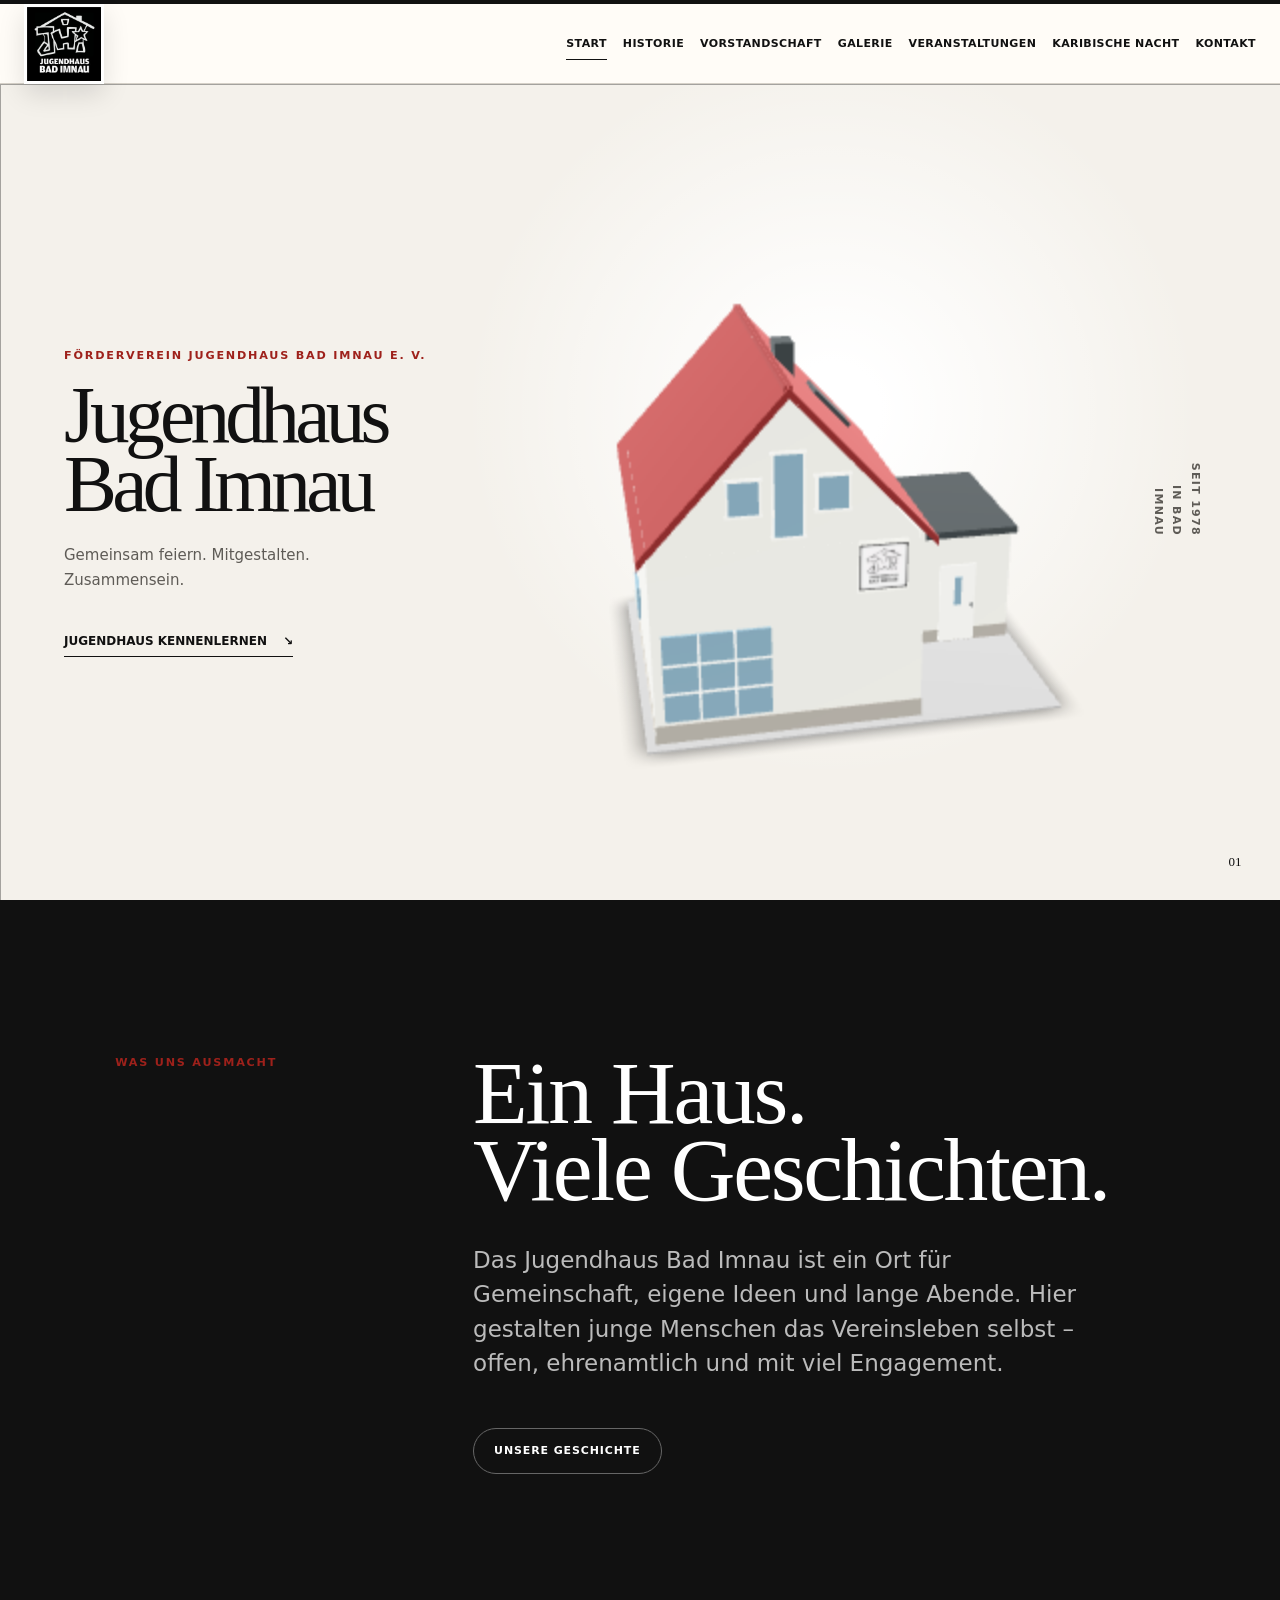
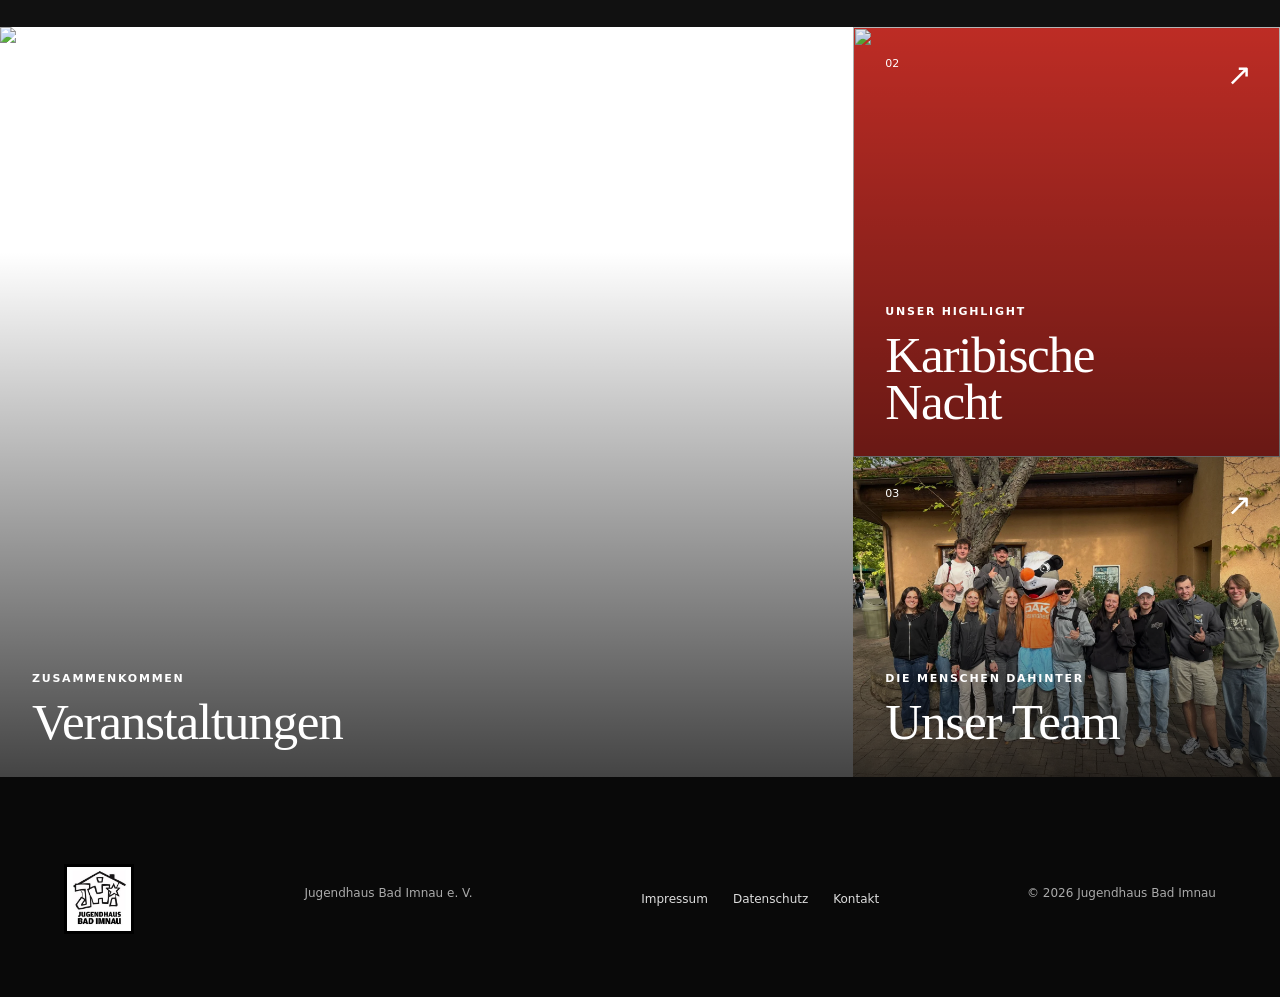
==== commit 37211271: "updates" ====
--- a/index.html
+++ b/index.html
@@ -4,41 +4,39 @@
   <meta charset="utf-8">
   <meta name="viewport" content="width=device-width, initial-scale=1">
   <meta name="description" content="Jugendhaus Bad Imnau e. V. – Gemeinschaft, Veranstaltungen und Karibische Nacht.">
+  <link rel="canonical" href="https://jugendhausbadimnau.de/">
+  <meta property="og:type" content="website"><meta property="og:locale" content="de_DE">
+  <meta property="og:title" content="Jugendhaus Bad Imnau e. V.">
+  <meta property="og:description" content="Gemeinsam feiern, mitgestalten und zusammensein in Bad Imnau.">
+  <meta property="og:image" content="https://jugendhausbadimnau.de/images/veranstaltungen/maibaumstellen.webp">
+  <meta name="theme-color" content="#151412">
   <title>Jugendhaus Bad Imnau</title>
-  <link rel="stylesheet" href="style.css?v=20260715-2">
-  <link rel="icon" href="images/logo-white.png" type="image/png">
+  <link rel="stylesheet" href="style.css?v=20260720-4">
+  <link rel="icon" href="images/logo/logo-white.webp" type="image/webp">
   <script type="module" src="model-viewer.min.js"></script>
 </head>
-<body class="home-v2">
+<body class="home-page">
   <a class="skip-link" href="#main">Zum Inhalt springen</a>
-  <header class="v2-header">
-    <nav class="v2-nav" aria-label="Hauptnavigation">
-      <div class="v2-nav-side v2-nav-left">
-        <a class="active" href="index.html">Home</a>
-        <a href="historie.html">Historie</a>
-        <a href="vorstandschaft.html">Vorstandschaft</a>
-        <a href="galerie.html">Galerie</a>
-      </div>
-
-      <a class="v2-brand" href="index.html" aria-label="Jugendhaus Bad Imnau – Startseite">
-        <img src="images/logo-white.png" alt="Jugendhaus Bad Imnau">
+  <header class="site-header">
+    <nav class="navbar container" aria-label="Hauptnavigation">
+      <a class="brand" href="index.html" aria-label="Jugendhaus Bad Imnau e. V. Startseite">
+        <picture>
+          <source srcset="images/logo/logo-weiss.webp" media="(prefers-color-scheme: dark)">
+          <img src="images/logo/logo.webp" alt="Jugendhaus Bad Imnau e. V. Logo" width="80" height="80">
+        </picture>
       </a>
-
-      <div class="v2-nav-side v2-nav-right">
-        <a href="karibische-nacht.html">Karibische Nacht</a>
-        <a href="veranstaltungen.html">Veranstaltungen</a>
-        <a href="kontakt.html">Kontakt</a>
-      </div>
-
-      <button class="v2-menu-button" type="button" aria-expanded="false" aria-controls="v2-mobile-menu">
+      <button class="nav-toggle" type="button" aria-controls="primary-navigation" aria-expanded="false">
         <span></span><span></span><span></span><span class="sr-only">Menü öffnen</span>
       </button>
-      <div class="v2-mobile-menu" id="v2-mobile-menu">
-        <a href="index.html">Home</a><a href="historie.html">Historie</a>
-        <a href="vorstandschaft.html">Vorstandschaft</a><a href="galerie.html">Galerie</a>
-        <a href="karibische-nacht.html">Karibische Nacht</a>
-        <a href="veranstaltungen.html">Veranstaltungen</a><a href="kontakt.html">Kontakt</a>
-      </div>
+      <ul id="primary-navigation" class="nav-menu">
+        <li><a href="index.html" data-page="index">Start</a></li>
+        <li><a href="historie.html" data-page="historie">Historie</a></li>
+        <li><a href="vorstandschaft.html" data-page="vorstandschaft">Vorstandschaft</a></li>
+        <li><a href="galerie.html" data-page="galerie">Galerie</a></li>
+        <li><a href="veranstaltungen.html" data-page="veranstaltungen">Veranstaltungen</a></li>
+        <li><a href="karibische-nacht.html" data-page="karibische-nacht">Karibische Nacht</a></li>
+        <li><a href="kontakt.html" data-page="kontakt">Kontakt</a></li>
+      </ul>
     </nav>
   </header>
 
@@ -54,8 +52,8 @@
       <div class="model-stage">
         <model-viewer
           src="models/model_jhi.glb"
-          data-fallback-src="models/default3d.glb"
           alt="Drehbares 3D-Modell des Jugendhauses"
+          loading="lazy"
           camera-controls
           auto-rotate
           auto-rotate-delay="800"
@@ -85,19 +83,19 @@
 
     <section class="v2-feature-grid">
       <a class="v2-feature v2-feature-photo" href="veranstaltungen.html">
-        <img src="images/maibaumstellen.jpg" alt="Gemeinsame Veranstaltung des Jugendhauses">
+        <img src="images/veranstaltungen/maibaumstellen.webp" alt="Gemeinsame Veranstaltung des Jugendhauses" width="1200" height="800" decoding="async">
         <span class="feature-index">01</span>
         <div><p>Zusammenkommen</p><h2>Veranstaltungen</h2></div>
         <span class="feature-arrow">↗</span>
       </a>
       <a class="v2-feature v2-feature-red" href="karibische-nacht.html">
-        <img src="images/karibische-nacht-card.png?v=20260715-3" alt="" aria-hidden="true" style="position:absolute;inset:0;width:100%;height:100%;object-fit:cover;object-position:center 48%;transition:transform .7s ease;">
+        <img src="images/veranstaltungen/karibische-nacht-card.webp?v=20260715-3" alt="" aria-hidden="true" width="1200" height="800" loading="lazy" decoding="async">
         <span class="feature-index">02</span>
         <div><p>Unser Highlight</p><h2>Karibische<br>Nacht</h2></div>
         <span class="feature-arrow">↗</span>
       </a>
       <a class="v2-feature v2-feature-team" href="vorstandschaft.html">
-        <img src="images/vorstandschaft-ausflug.jpeg" alt="Vorstandschaft beim gemeinsamen Ausflug">
+        <img src="images/vorstandschaft/vorstandschaft-ausflug.webp" alt="Vorstandschaft beim gemeinsamen Ausflug" width="1200" height="800" loading="lazy" decoding="async">
         <span class="feature-index">03</span>
         <div><p>Die Menschen dahinter</p><h2>Unser Team</h2></div>
         <span class="feature-arrow">↗</span>
@@ -106,11 +104,12 @@
   </main>
 
   <footer class="v2-footer">
-    <img src="images/logo-weiss.png" alt="Jugendhaus Bad Imnau">
+    <img src="images/logo/logo-weiss.webp" alt="Jugendhaus Bad Imnau">
     <p>Jugendhaus Bad Imnau e. V.</p>
     <nav aria-label="Rechtliches"><a href="impressum.html">Impressum</a><a href="datenschutz.html">Datenschutz</a><a href="kontakt.html">Kontakt</a></nav>
     <p>© 2026 Jugendhaus Bad Imnau</p>
   </footer>
   <script src="script.js" defer></script>
+  <script type="application/ld+json">{"@context":"https://schema.org","@type":"Organization","name":"Jugendhaus Bad Imnau e. V.","url":"https://jugendhausbadimnau.de/","logo":"https://jugendhausbadimnau.de/images/logo/logo.webp","email":"info@jugendhausbadimnau.de","address":{"@type":"PostalAddress","streetAddress":"Kurstraße 19","postalCode":"72401","addressLocality":"Haigerloch-Bad Imnau","addressCountry":"DE"},"sameAs":["https://facebook.com/JugendhausBadImnauEv","https://instagram.com/jugendhaus_bad_imnau"]}</script>
 </body>
 </html>
--- a/style.css
+++ b/style.css
@@ -29,8 +29,8 @@
 }
 
 /* --- Startseite Version 2 ------------------------------------------------ */
-.home-v2 { --ink:#111; --paper:#f4f1eb; --red:#d52b22; background:var(--paper); color:var(--ink); font-family:Arial,Helvetica,sans-serif; }
-.home-v2 .skip-link { background:#111; }
+.home-page { --ink:#111; --paper:#f4f1eb; --red:#d52b22; background:var(--paper); color:var(--ink); font-family:Arial,Helvetica,sans-serif; }
+.home-page .skip-link { background:#111; }
 .v2-header { position:relative; z-index:50; height:84px; border-top:4px solid #111; border-bottom:1px solid #d6d2ca; background:#fff; }
 .v2-nav { position:relative; width:min(100% - 48px,1560px); height:100%; margin:auto; display:grid; grid-template-columns:minmax(0,1fr) 250px minmax(0,1fr); align-items:center; gap:28px; }
 .v2-nav-side { display:flex; align-items:center; gap:clamp(14px,1.7vw,30px); }
@@ -304,7 +304,7 @@
 .hero-home {
   background-image:
     linear-gradient(120deg, rgba(38, 7, 13, 0.72), rgba(38, 7, 13, 0.34) 58%, rgba(38, 7, 13, 0.12)),
-    url("images/jugenhaus-haus.jpg");
+    url("images/historie/jugenhaus-haus.webp");
   background-position: center;
   background-size: cover;
 }
@@ -322,7 +322,7 @@
   background:
     radial-gradient(circle at 18% 22%, rgba(255, 210, 31, 0.62), transparent 24rem),
     linear-gradient(135deg, rgba(10, 74, 98, 0.9), rgba(217, 4, 41, 0.8) 46%, rgba(243, 91, 4, 0.76)),
-    url("images/karibischenacht2022.webp");
+    url("images/veranstaltungen/karibischenacht2022.webp");
   background-position: center;
   background-size: cover;
 }
@@ -1240,3 +1240,340 @@
   body:not(.home-v2) .footer-grid{grid-template-columns:1fr}
   body:not(.home-v2) .site-footer nav{justify-content:flex-start}
 }
+
+/* ==========================================================================
+   2026 Design system – shared across all pages
+   ========================================================================== */
+:root {
+  --paper: #f4f1eb;
+  --surface: #fffdf8;
+  --ink: #151412;
+  --muted: #625f59;
+  --line: #d6d1c8;
+  --brand: #c92f27;
+  --brand-dark: #9e211b;
+  --focus: #f2b544;
+  --content: 1180px;
+  --wide: 1480px;
+  --space-xs: .5rem;
+  --space-sm: 1rem;
+  --space-md: 1.5rem;
+  --space-lg: clamp(2.5rem, 5vw, 5rem);
+  --space-xl: clamp(5rem, 10vw, 9rem);
+  --font-display: Georgia, "Times New Roman", serif;
+  --font-body: Inter, ui-sans-serif, system-ui, -apple-system, "Segoe UI", sans-serif;
+}
+
+html { scroll-behavior: smooth; }
+body,
+body:not(.home-v2) {
+  margin: 0;
+  overflow-x: hidden;
+  background: var(--paper);
+  color: var(--ink);
+  font-family: var(--font-body);
+  font-size: 1rem;
+  line-height: 1.65;
+  text-rendering: optimizeLegibility;
+}
+body.menu-open { overflow: hidden; }
+*, *::before, *::after { box-sizing: border-box; }
+img { max-width: 100%; }
+a { color: inherit; text-underline-offset: .2em; }
+p { max-width: 68ch; }
+.container { width: min(calc(100% - 3rem), var(--content)); margin-inline: auto; }
+.sr-only { position: absolute; width: 1px; height: 1px; padding: 0; margin: -1px; overflow: hidden; clip: rect(0,0,0,0); white-space: nowrap; border: 0; }
+.skip-link { position: fixed; z-index: 999; top: .75rem; left: .75rem; padding: .75rem 1rem; background: var(--ink); color: white; transform: translateY(-150%); }
+.skip-link:focus { transform: none; }
+:where(a, button, model-viewer):focus-visible { outline: 3px solid var(--focus); outline-offset: 4px; }
+
+/* Shared navigation */
+.site-header,
+.v2-header,
+body:not(.home-v2) .site-header {
+  position: relative;
+  z-index: 100;
+  height: 84px;
+  border-top: 4px solid var(--ink);
+  border-bottom: 1px solid var(--line);
+  background: rgba(255,253,248,.96);
+}
+.navbar,
+.v2-nav,
+body:not(.home-v2) .navbar {
+  position: relative;
+  width: min(calc(100% - 3rem), var(--wide));
+  min-height: 80px;
+  margin-inline: auto;
+  display: flex;
+  align-items: center;
+  justify-content: flex-end;
+}
+.brand,
+.v2-brand,
+body:not(.home-v2) .brand {
+  position: absolute;
+  z-index: 3;
+  top: 0;
+  left: 0;
+  width: 80px;
+  height: 80px;
+  padding: 0;
+  background: var(--ink);
+  box-shadow: 0 10px 25px rgba(0,0,0,.12);
+  transform: none;
+}
+.v2-brand { background: #fff; }
+.home-v2 .brand { right: auto; left: 0; transform: none; }
+.brand img, .v2-brand img { width: 100%; height: 100%; object-fit: cover; }
+.nav-menu, .v2-nav-side { display: flex; align-items: center; gap: clamp(.75rem, 1.6vw, 1.75rem); margin: 0; padding: 0; list-style: none; }
+body:not(.home-v2) .nav-menu {
+  position: static;
+  width: auto;
+  min-height: 0;
+  display: flex;
+  grid-template-columns: none;
+  justify-content: flex-end;
+  gap: clamp(.65rem, 1.25vw, 1.4rem);
+  padding: 0;
+  border: 0;
+  background: transparent;
+  box-shadow: none;
+  opacity: 1;
+  pointer-events: auto;
+  transform: none;
+}
+body:not(.home-v2) .nav-menu li { display: block; width: auto; grid-column: auto !important; grid-row: auto !important; }
+.nav-menu a, .v2-nav a {
+  position: relative;
+  display: block;
+  padding: 1rem 0;
+  color: var(--ink);
+  font-size: .69rem;
+  font-weight: 800;
+  letter-spacing: .055em;
+  text-transform: uppercase;
+}
+.nav-menu a::after, .v2-nav-side a::after { content: ""; position: absolute; right: 100%; bottom: .55rem; left: 0; height: 1px; background: var(--brand); transition: right .2s ease; }
+.nav-menu a:hover::after, .nav-menu a.is-active::after, .v2-nav-side a:hover::after, .v2-nav-side a.active::after { right: 0; }
+.nav-menu a.is-active, .v2-nav-side a.active { color: var(--brand-dark); }
+.home-v2 .nav-menu a.is-active {
+  border-radius: 0;
+  background: transparent;
+  color: var(--brand-dark);
+  box-shadow: none;
+  transform: none;
+}
+.v2-nav { display: grid; grid-template-columns: 1fr 80px 1fr; gap: 2rem; }
+.v2-brand { left: 50%; transform: translateX(-50%); }
+.v2-nav-left { justify-self: start; }
+.v2-nav-right { justify-self: end; }
+.nav-toggle, .v2-menu-button { display: none; width: 48px; height: 48px; padding: 10px; border: 0; background: transparent; cursor: pointer; }
+.nav-toggle span:not(.sr-only), .v2-menu-button span:not(.sr-only) { display: block; width: 26px; height: 2px; margin: 5px auto; background: var(--ink); transition: transform .2s ease, opacity .2s ease; }
+.nav-toggle.is-open span:nth-child(1), .v2-menu-button.is-open span:nth-child(1) { transform: translateY(7px) rotate(45deg); }
+.nav-toggle.is-open span:nth-child(2), .v2-menu-button.is-open span:nth-child(2) { opacity: 0; }
+.nav-toggle.is-open span:nth-child(3), .v2-menu-button.is-open span:nth-child(3) { transform: translateY(-7px) rotate(-45deg); }
+
+/* Typography and shared sections */
+h1, h2, h3 { color: var(--ink); }
+h1, h2, .board-year, .event-visual-title, .anniversary-number { font-family: var(--font-display); font-weight: 400; letter-spacing: -.045em; }
+.eyebrow, .hero-kicker, .v2-label { margin-bottom: 1rem; color: var(--brand-dark); font-size: .7rem; font-weight: 850; letter-spacing: .16em; text-transform: uppercase; }
+.section { padding-block: var(--space-xl); }
+.section-muted { background: #ebe7df; }
+.page-hero, body:not(.home-v2) .page-hero {
+  min-height: min(520px, 70vh);
+  display: flex;
+  align-items: center;
+  padding-block: var(--space-xl);
+  border-bottom: 1px solid var(--line);
+  background: radial-gradient(circle at 78% 42%, #fff 0 5%, transparent 34%), var(--paper);
+}
+.page-hero h1, body:not(.home-v2) .page-hero h1 { max-width: 1050px; margin: 0 0 1.5rem; font-size: clamp(3.6rem, 8.5vw, 8.5rem); line-height: .86; }
+.page-hero p:last-child { color: var(--muted); font-size: clamp(1rem, 1.5vw, 1.2rem); }
+.history-intro { max-width: 880px; margin-bottom: var(--space-lg); }
+.history-intro h2, .board-archive-title { font-size: clamp(2.8rem, 6vw, 6rem); line-height: .95; }
+.two-column, .two-columns, .three-columns, .four-columns, .event-list, .legal-grid { display: grid; gap: 1.25rem; }
+.two-column, .two-columns, .event-list, .legal-grid { grid-template-columns: repeat(2, minmax(0,1fr)); }
+.three-columns { grid-template-columns: repeat(3, minmax(0,1fr)); }
+.four-columns { grid-template-columns: repeat(4, minmax(0,1fr)); }
+.info-card, .contact-card, .event-card, .address-box, .legal-box, .legal-content, .timeline-card { border: 1px solid var(--line); background: var(--surface); }
+.info-card, .contact-card, .address-box, .legal-box { padding: clamp(1.4rem, 3vw, 2rem); }
+.info-card, .timeline-card { transition: transform .25s ease, border-color .25s ease; }
+.info-card:hover, .timeline-card:hover { transform: translateY(-4px); border-color: var(--ink); }
+.card-icon { display: grid; place-items: center; width: 44px; height: 44px; margin-bottom: 1.25rem; background: var(--ink); color: white; }
+.button { display: inline-flex; justify-content: center; align-items: center; min-height: 48px; padding: .8rem 1.15rem; border: 1px solid var(--ink); color: var(--ink); font-size: .72rem; font-weight: 850; letter-spacing: .07em; text-transform: uppercase; transition: background .2s ease, color .2s ease, transform .2s ease; }
+.button:hover { transform: translateY(-2px); }
+.button-primary { background: var(--ink); color: white; }
+.button-secondary, .button-caribbean { border-color: var(--brand); background: var(--brand); color: white; }
+
+/* Home */
+.house-hero { min-height: calc(100svh - 84px); grid-template-columns: minmax(280px, .75fr) minmax(420px, 1.25fr) 80px; background: radial-gradient(circle at 65% 40%, white 0 5%, transparent 38%), var(--paper); }
+.hero-intro h1 { font-size: clamp(3.6rem, 6.2vw, 6.5rem); }
+.model-stage { height: min(64vw, 680px); }
+.drag-hint { background: rgba(244,241,235,.88); }
+.v2-intro { background: var(--ink); }
+.v2-intro h2 { color: white; }
+.v2-feature-grid { grid-template-rows: 430px 320px; }
+.v2-feature-red { background: var(--brand); }
+.v2-feature > img {
+  position: absolute;
+  inset: 0;
+  z-index: 0;
+  width: 100%;
+  height: 100%;
+  object-fit: cover;
+  object-position: center;
+  pointer-events: none;
+  transition: transform .7s ease;
+}
+.v2-feature-red::after { content: ""; position: absolute; inset: 0; z-index: 1; background: linear-gradient(180deg, rgba(0,0,0,.06), rgba(0,0,0,.48)); pointer-events: none; }
+.v2-feature h2 { color: inherit; }
+.v2-footer, .site-footer { background: #090909; color: #aaa; }
+
+/* Timeline, media and event pages */
+.timeline::before { width: 1px; background: var(--ink); }
+.timeline-year { border-radius: 0; border-color: var(--paper); background: var(--ink); box-shadow: none; }
+.timeline-card { overflow: hidden; }
+.timeline-card img, .wide-image { display: block; width: 100%; object-fit: cover; filter: saturate(.88); }
+.board-archive-section,
+.board-archive-section h2,
+.board-archive-section h3,
+.board-archive-section .board-year,
+.board-archive-section .board-archive-title {
+  color: #fff;
+}
+.board-archive-section .eyebrow { color: #c8c4bd; }
+.gallery-grid { gap: 1rem; }
+.gallery-item { background: #ddd8cf; }
+.gallery-item img { aspect-ratio: 4 / 3; object-fit: cover; }
+.event-card { overflow: hidden; }
+.event-content { padding: 1.75rem; }
+.event-content h2 { font-size: clamp(2rem, 4vw, 3.5rem); }
+.contact-card a { color: var(--brand-dark); }
+.hero-caribbean { min-height: calc(100svh - 84px); }
+.countdown { gap: .75rem; }
+.countdown div { border-radius: 0; }
+.arrival-content { grid-template-columns: minmax(0,1.15fr) minmax(380px,.85fr); }
+.arrival-map-wrap img { display: block; }
+
+/* Footer */
+.site-footer, .v2-footer { min-height: 220px; padding: 3rem clamp(1.5rem,5vw,5rem) 1.5rem; }
+.footer-grid { width: min(100%, var(--wide)); grid-template-columns: 1fr 2fr 1fr; align-items: start; }
+.site-footer nav, .footer-links { display: flex; flex-wrap: wrap; gap: .75rem 1.2rem; }
+.site-footer a, .v2-footer a { color: #ddd; }
+.copyright, .footer-bottom { width: min(100%, var(--wide)); margin: 2rem auto 0; padding-top: 1rem; border-top: 1px solid #333; color: #888; }
+
+.reveal { opacity: 0; transform: translateY(18px); transition: opacity .55s ease, transform .55s ease; }
+.reveal.is-visible { opacity: 1; transform: none; }
+
+@media (max-width: 1180px) {
+  .home-v2 .brand { left: 0; transform: none; }
+  .nav-toggle, .v2-menu-button { display: block; }
+  .v2-nav-side { display: none; }
+  .v2-nav { display: flex; justify-content: flex-end; }
+  .v2-brand { left: 0; transform: none; }
+  .nav-menu, .v2-mobile-menu,
+  body:not(.home-v2) .nav-menu {
+    position: absolute;
+    top: 79px;
+    right: -1.5rem;
+    left: -1.5rem;
+    display: grid;
+    grid-template-columns: repeat(2, 1fr);
+    gap: .25rem;
+    width: auto;
+    min-height: 0;
+    padding: 1.25rem 1.5rem;
+    border-bottom: 1px solid var(--line);
+    background: var(--surface);
+    box-shadow: 0 18px 30px rgba(0,0,0,.12);
+    opacity: 0;
+    pointer-events: none;
+    transform: translateY(-8px);
+    transition: opacity .2s ease, transform .2s ease;
+  }
+  .v2-mobile-menu { display: grid; visibility: hidden; }
+  .v2-mobile-menu.is-open { visibility: visible; }
+  .nav-menu.is-open, .v2-mobile-menu.is-open { opacity: 1; pointer-events: auto; transform: none; }
+  .nav-menu a, .v2-mobile-menu a { padding: .9rem .5rem; }
+  .house-hero { grid-template-columns: minmax(260px,.8fr) 1.2fr; }
+  .hero-side-note { display: none; }
+  .four-columns { grid-template-columns: repeat(2, minmax(0,1fr)); }
+}
+
+/* The seven desktop links need more horizontal room than the original header. */
+@media (max-width: 1400px) {
+  .v2-nav-side { display: none; }
+  .v2-nav { display: flex; justify-content: flex-end; }
+  .v2-brand { left: 0; transform: none; }
+  .v2-menu-button { display: block; }
+  .v2-mobile-menu {
+    position: absolute;
+    top: 79px;
+    right: -1.5rem;
+    left: -1.5rem;
+    z-index: 110;
+    display: grid;
+    grid-template-columns: repeat(2, minmax(0, 1fr));
+    gap: .25rem;
+    padding: 1.25rem 1.5rem;
+    border-bottom: 1px solid var(--line);
+    background: var(--surface);
+    box-shadow: 0 18px 30px rgba(0,0,0,.12);
+    visibility: hidden;
+    opacity: 0;
+    pointer-events: none;
+    transform: translateY(-8px);
+    transition: opacity .2s ease, transform .2s ease;
+  }
+  .v2-mobile-menu.is-open { visibility: visible; opacity: 1; pointer-events: auto; transform: none; }
+}
+
+@media (max-width: 1180px) {
+  .home-v2 .brand { right: auto; left: 0; transform: none; }
+}
+
+@media (max-width: 760px) {
+  .container { width: min(calc(100% - 2rem), var(--content)); }
+  .site-header, .v2-header, body:not(.home-v2) .site-header { height: 72px; }
+  .navbar, .v2-nav, body:not(.home-v2) .navbar { width: calc(100% - 2rem); min-height: 68px; }
+  .brand, .v2-brand, body:not(.home-v2) .brand { width: 68px; height: 68px; }
+  .nav-menu, .v2-mobile-menu, body:not(.home-v2) .nav-menu { top: 67px; right: -1rem; left: -1rem; grid-template-columns: 1fr; max-height: calc(100svh - 72px); overflow: auto; }
+  .page-hero, body:not(.home-v2) .page-hero { min-height: 390px; }
+  .page-hero h1, body:not(.home-v2) .page-hero h1 { font-size: clamp(3.3rem, 17vw, 5rem); }
+  .two-column, .two-columns, .three-columns, .four-columns, .event-list, .legal-grid { grid-template-columns: 1fr; }
+  .house-hero { min-height: calc(100svh - 72px); display: flex; flex-direction: column; padding: 3.5rem 1rem 1rem; }
+  .hero-intro h1 { font-size: clamp(3.3rem, 16vw, 5rem); }
+  .model-stage { width: 100%; height: 46vh; min-height: 300px; margin: -1rem 0 0; }
+  .v2-intro { grid-template-columns: 1fr; }
+  .v2-feature-grid { grid-template-columns: 1fr; grid-template-rows: 440px 300px 320px; }
+  .v2-feature-photo { grid-row: auto; }
+  .timeline::before { left: 30px; }
+  .timeline-item { grid-template-columns: 60px minmax(0,1fr); gap: .75rem; }
+  .timeline-year { width: 60px; height: 60px; font-size: .72rem; }
+  .timeline-item:nth-child(odd) .timeline-card, .timeline-item:nth-child(even) .timeline-card { grid-column: 2; }
+  .timeline-card img { height: 220px; }
+  .countdown { grid-template-columns: repeat(2,1fr); }
+  .arrival-content { grid-template-columns: 1fr; }
+  .arrival-map-wrap { min-height: 360px; }
+  .footer-grid, .v2-footer { grid-template-columns: 1fr; }
+  .v2-footer nav { justify-content: flex-start; flex-wrap: wrap; }
+}
+
+@media (prefers-reduced-motion: reduce) {
+  html { scroll-behavior: auto; }
+  *, *::before, *::after { animation-duration: .01ms !important; transition-duration: .01ms !important; }
+  .reveal { opacity: 1; transform: none; }
+}
+
+/* Final responsive header rules: kept last to avoid legacy cascade conflicts. */
+@media (max-width: 1400px) {
+  .v2-nav { display: flex; justify-content: flex-end; }
+  .v2-nav-side { display: none; }
+  .v2-brand { right: auto; left: 0; background: #fff; transform: none; }
+  .v2-menu-button { display: block; margin-left: auto; }
+}
+
+@media (max-width: 1180px) {
+  .home-v2 .brand { right: auto; left: 0; transform: none; }
+}
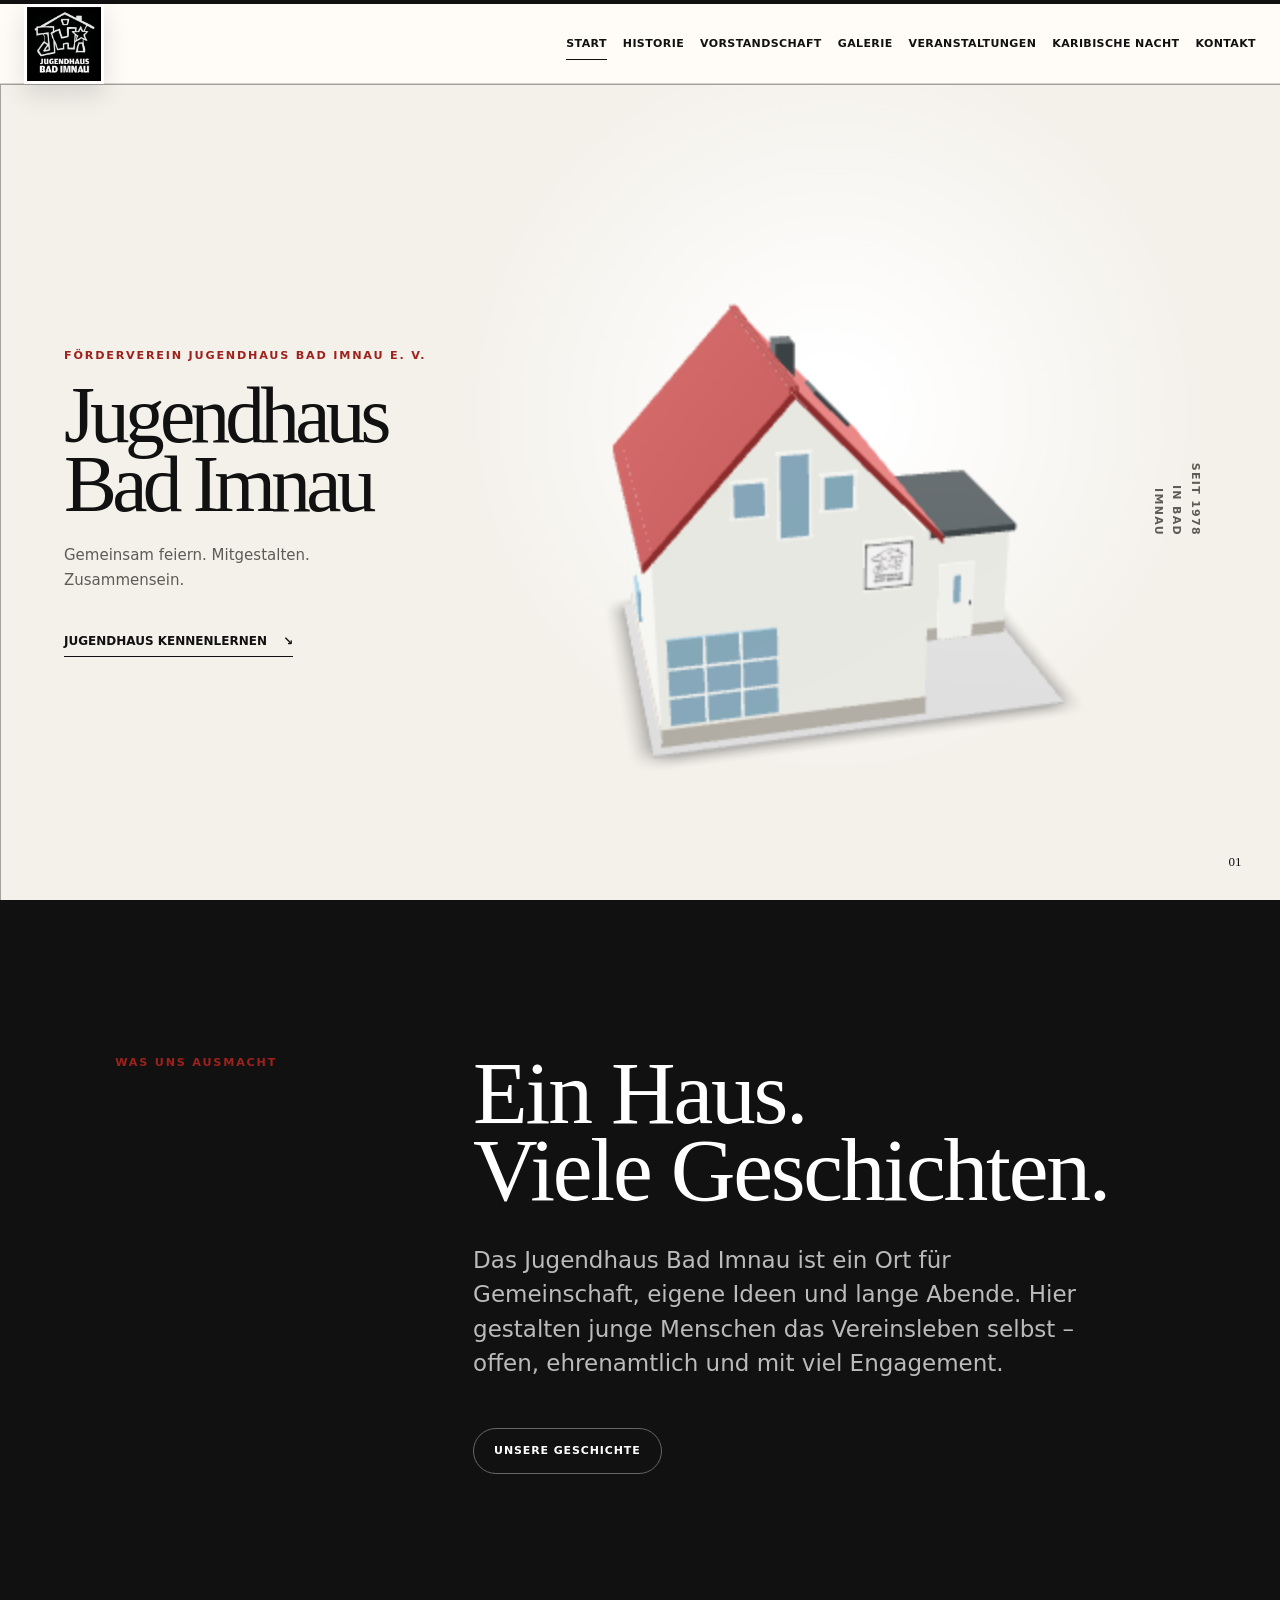
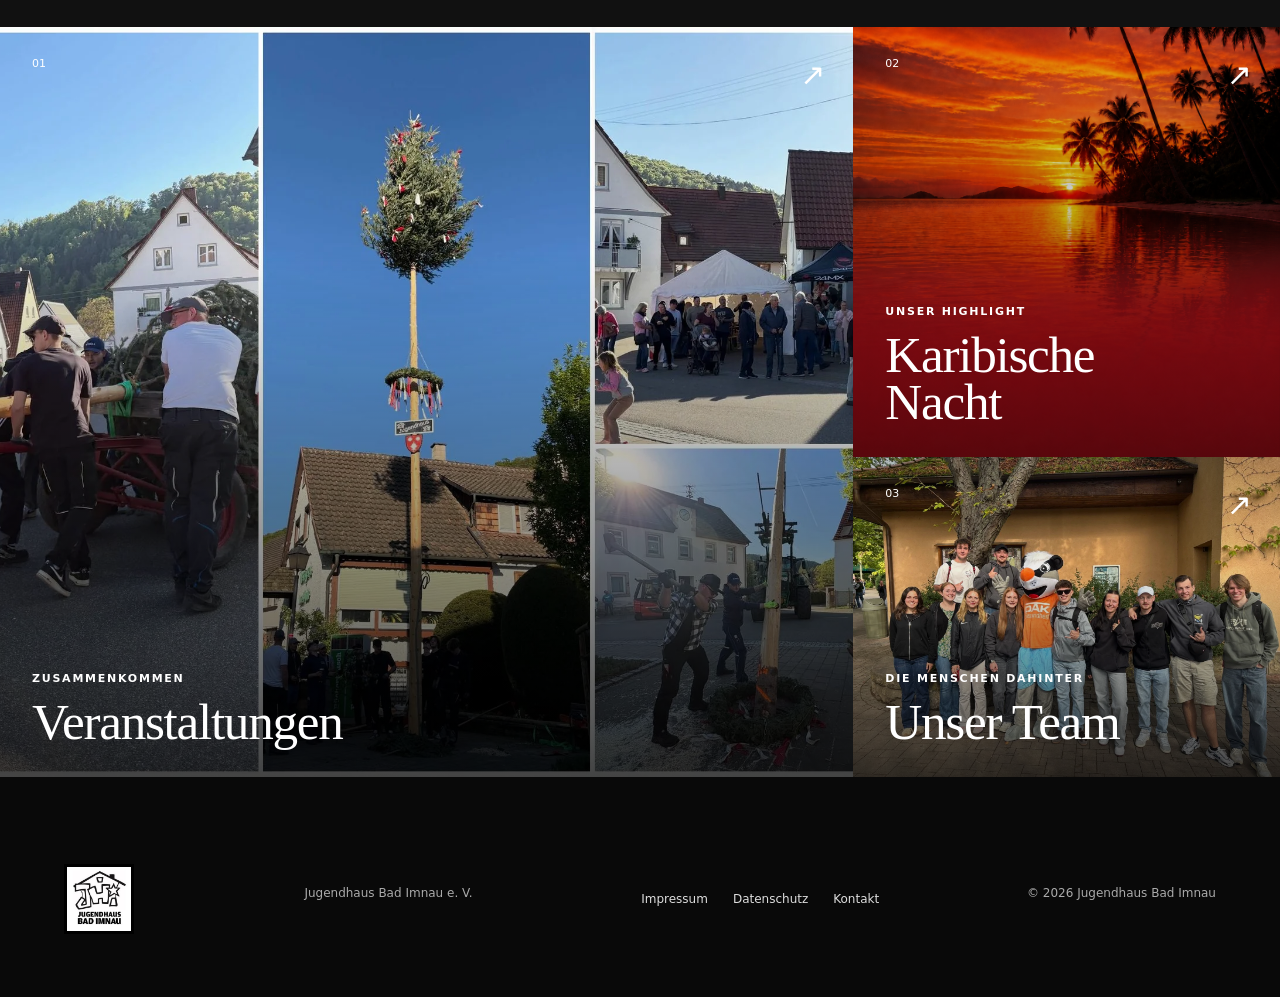
==== commit 148a7084: "image references" ====
--- a/index.html
+++ b/index.html
@@ -8,7 +8,7 @@
   <meta property="og:type" content="website"><meta property="og:locale" content="de_DE">
   <meta property="og:title" content="Jugendhaus Bad Imnau e. V.">
   <meta property="og:description" content="Gemeinsam feiern, mitgestalten und zusammensein in Bad Imnau.">
-  <meta property="og:image" content="https://jugendhausbadimnau.de/images/veranstaltungen/maibaumstellen.webp">
+  <meta property="og:image" content="https://jugendhausbadimnau.de/images/veranstaltung/maibaumstellen.webp">
   <meta name="theme-color" content="#151412">
   <title>Jugendhaus Bad Imnau</title>
   <link rel="stylesheet" href="style.css?v=20260720-4">
@@ -83,13 +83,13 @@
 
     <section class="v2-feature-grid">
       <a class="v2-feature v2-feature-photo" href="veranstaltungen.html">
-        <img src="images/veranstaltungen/maibaumstellen.webp" alt="Gemeinsame Veranstaltung des Jugendhauses" width="1200" height="800" decoding="async">
+        <img src="images/veranstaltung/maibaumstellen.webp" alt="Gemeinsame Veranstaltung des Jugendhauses" width="1200" height="800" decoding="async">
         <span class="feature-index">01</span>
         <div><p>Zusammenkommen</p><h2>Veranstaltungen</h2></div>
         <span class="feature-arrow">↗</span>
       </a>
       <a class="v2-feature v2-feature-red" href="karibische-nacht.html">
-        <img src="images/veranstaltungen/karibische-nacht-card.webp?v=20260715-3" alt="" aria-hidden="true" width="1200" height="800" loading="lazy" decoding="async">
+        <img src="images/veranstaltung/karibische-nacht-card.webp?v=20260715-3" alt="" aria-hidden="true" width="1200" height="800" loading="lazy" decoding="async">
         <span class="feature-index">02</span>
         <div><p>Unser Highlight</p><h2>Karibische<br>Nacht</h2></div>
         <span class="feature-arrow">↗</span>
--- a/style.css
+++ b/style.css
@@ -322,7 +322,7 @@
   background:
     radial-gradient(circle at 18% 22%, rgba(255, 210, 31, 0.62), transparent 24rem),
     linear-gradient(135deg, rgba(10, 74, 98, 0.9), rgba(217, 4, 41, 0.8) 46%, rgba(243, 91, 4, 0.76)),
-    url("images/veranstaltungen/karibischenacht2022.webp");
+    url("images/veranstaltung/karibischenacht2022.webp");
   background-position: center;
   background-size: cover;
 }
